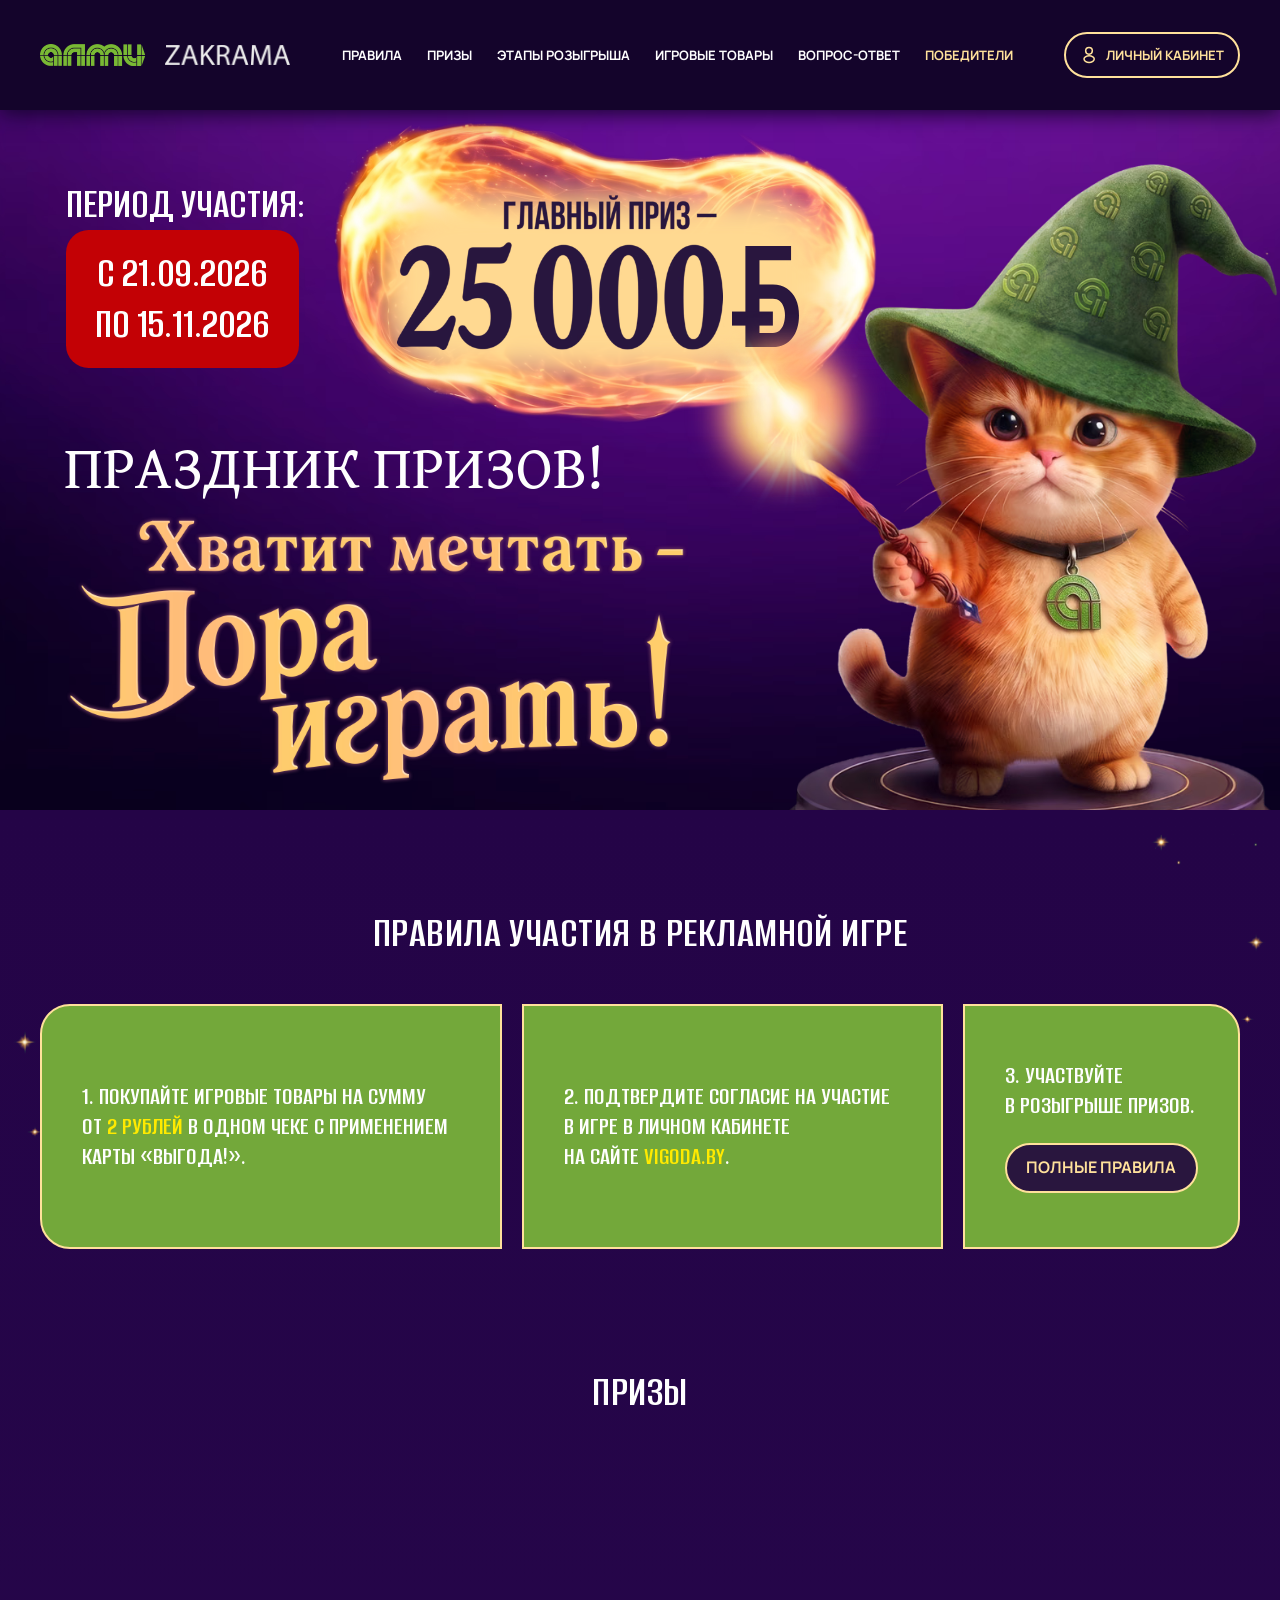
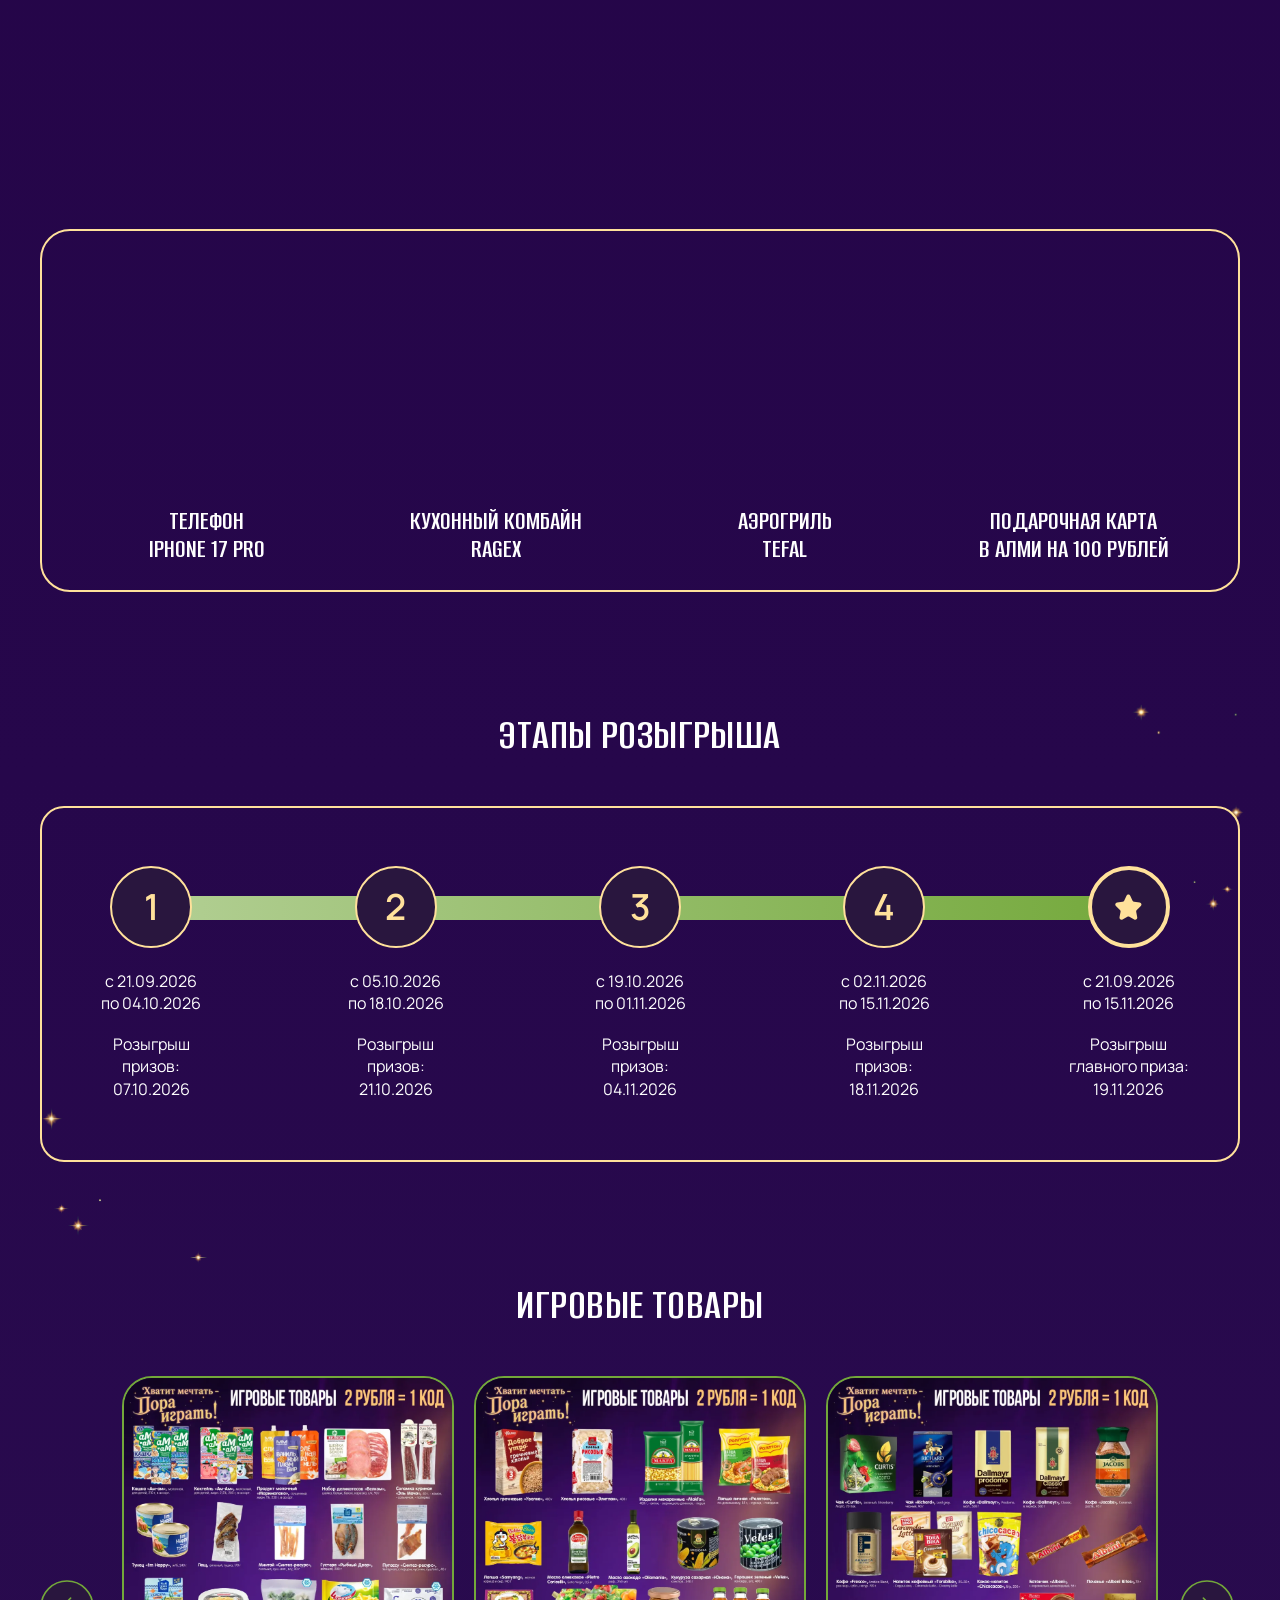
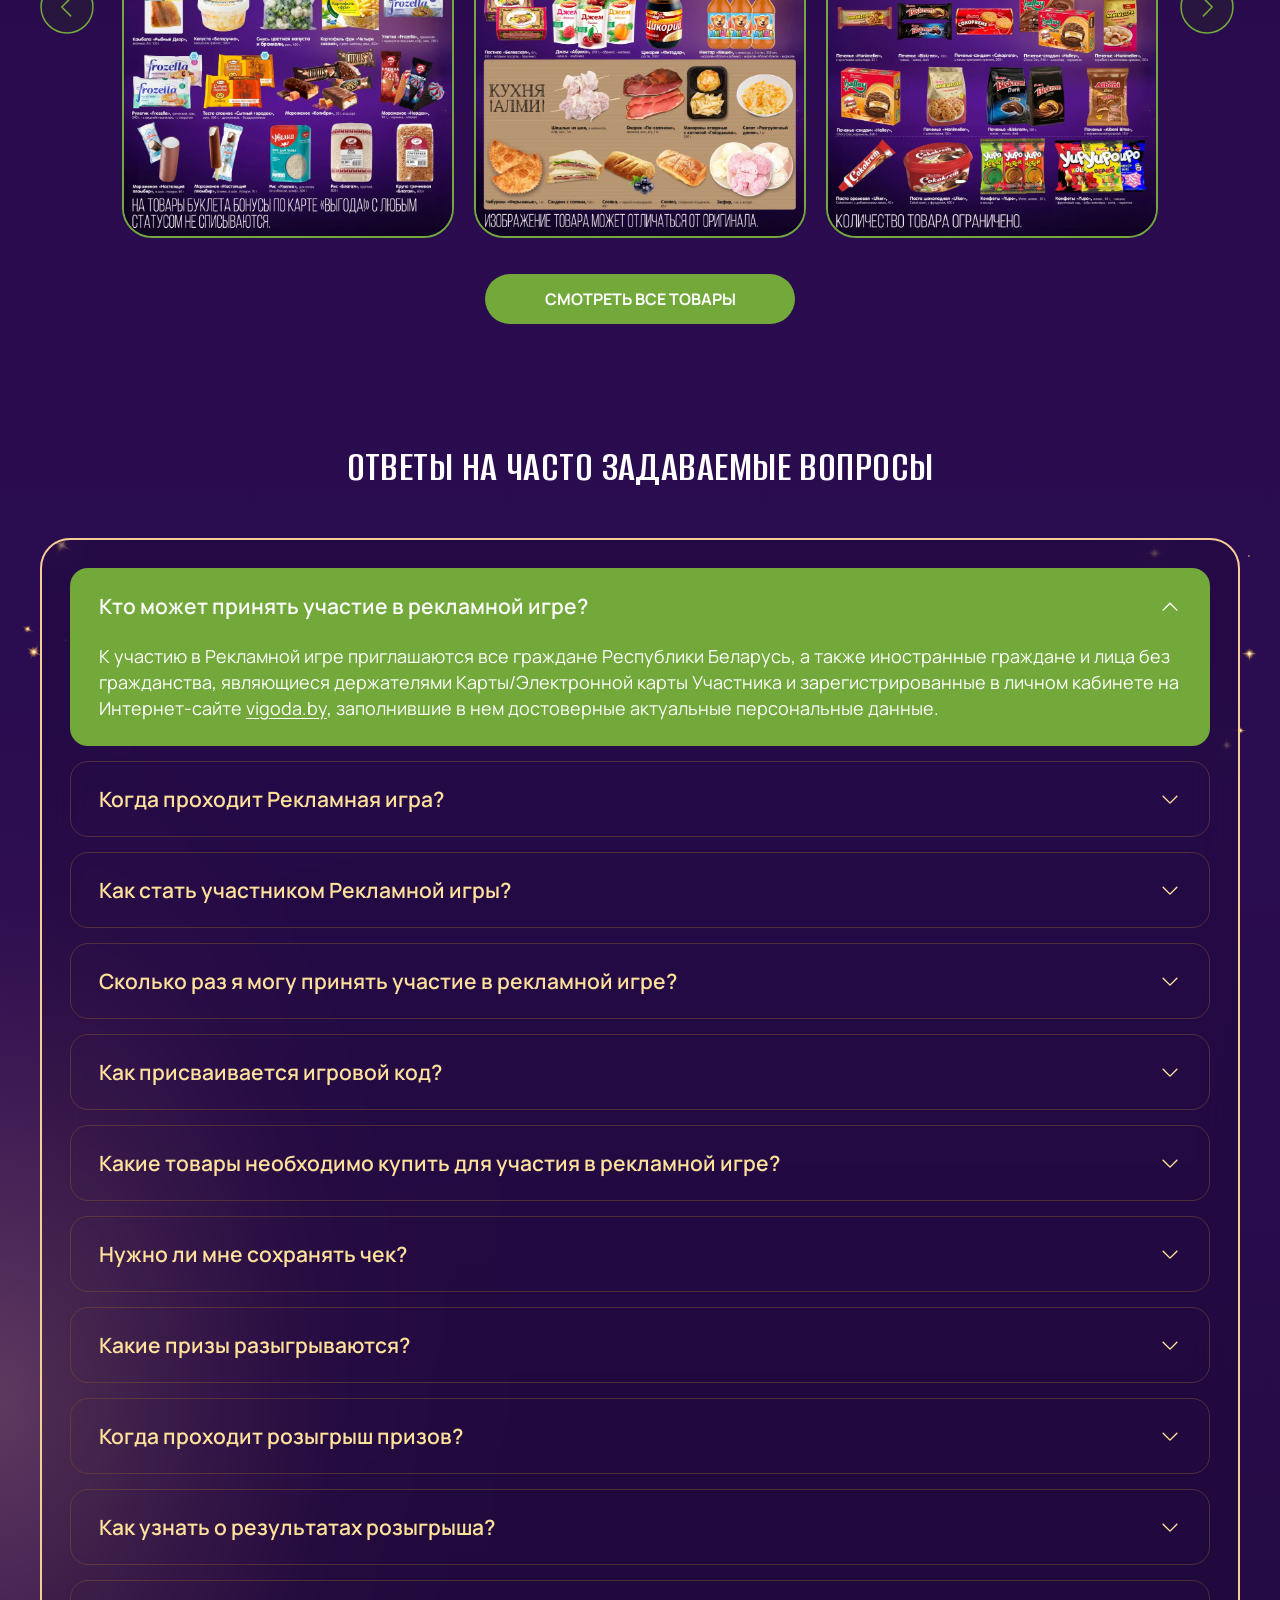
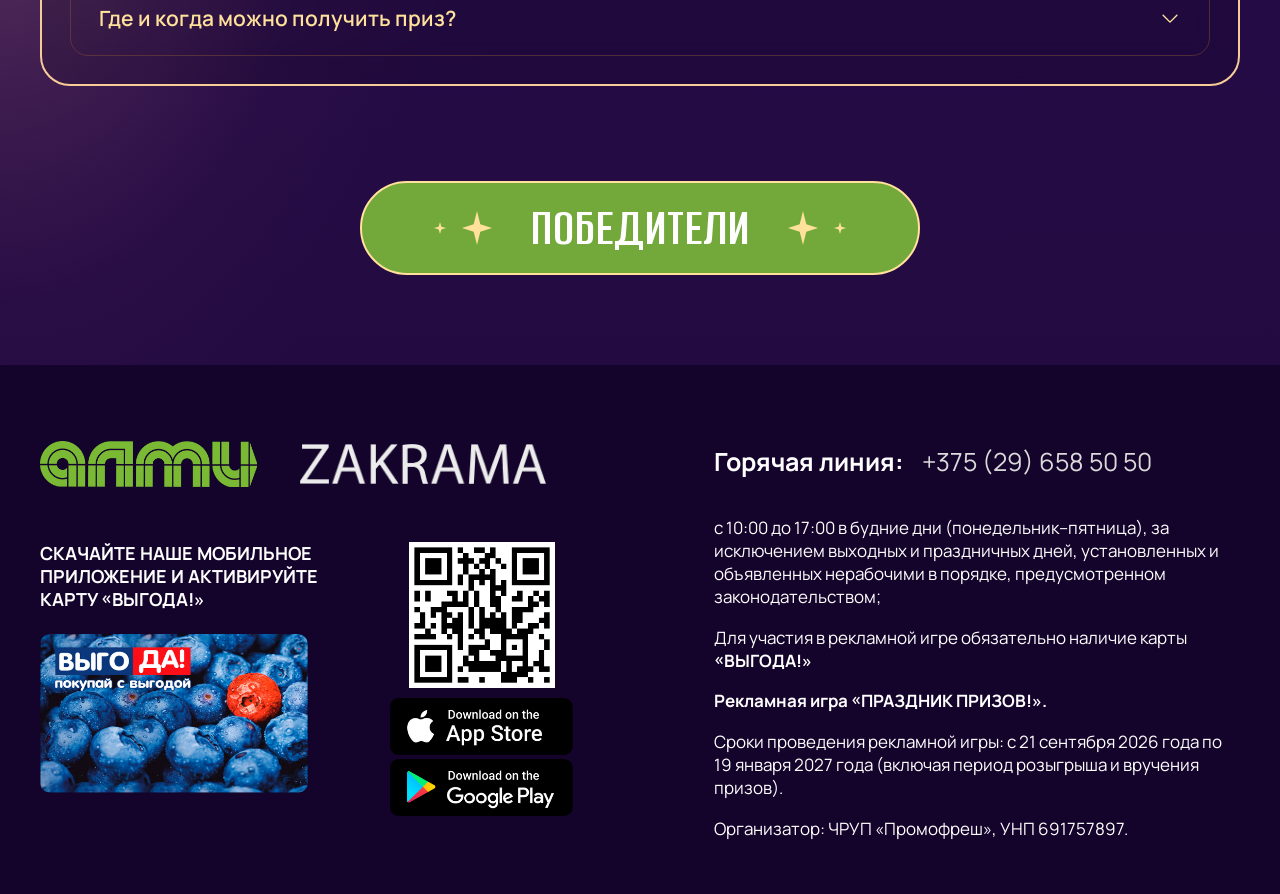
==== index.html @ 497d3232 "Preserve banner border at browser zoom" ====
<!doctype html>
<html lang="ru">
  <head>
    <!-- Google Tag Manager -->
    <script>
      (function(w,d,s,l,i){
        w[l]=w[l]||[];
        w[l].push({'gtm.start':new Date().getTime(),event:'gtm.js'});
        var loaded=false;
        function loadGtm(){
          if(loaded)return;
          loaded=true;
          var f=d.getElementsByTagName(s)[0],j=d.createElement(s),dl=l!='dataLayer'?'&l='+l:'';
          j.async=true;
          j.src='https://www.googletagmanager.com/gtm.js?id='+i+dl;
          f.parentNode.insertBefore(j,f);
        }
        ['pointerdown','touchstart','keydown'].forEach(function(eventName){
          w.addEventListener(eventName,loadGtm,{once:true,passive:true});
        });
        w.addEventListener('load',function(){
          if('requestIdleCallback' in w){
            w.requestIdleCallback(loadGtm,{timeout:2500});
          }else{
            w.setTimeout(loadGtm,1500);
          }
        },{once:true});
      })(window,document,'script','dataLayer','GTM-TZR8DN9');
    </script>
    <!-- End Google Tag Manager -->
    <meta charset="UTF-8">
    <meta name="viewport" content="width=device-width, initial-scale=1.0">
    <link rel="preload" as="image" type="image/avif"
      href="assets/images/hero-cat-mobile.avif"
      imagesrcset="assets/images/hero-cat-mobile.avif 1200w, assets/images/hero-cat.avif 2500w"
      imagesizes="(max-width: 767px) 92vw, 76vw"
      fetchpriority="high">
    <meta name="description" content="Рекламная игра в магазинах АЛМИ и ZAKRAMA с 21 сентября по 15 ноября 2026 года. Главный приз — 25 000 BYN!">
    <link rel="canonical" href="https://igra.almi.by/">

    <meta property="og:type" content="website">
    <meta property="og:locale" content="ru_BY">
    <meta property="og:site_name" content="Праздник призов">
    <meta property="og:title" content="Рекламная игра в магазинах АЛМИ и ZAKRAMA «Праздник призов!»">
    <meta property="og:description" content="Рекламная игра в магазинах АЛМИ и ZAKRAMA с 21 сентября по 15 ноября 2026 года. Главный приз — 25 000 BYN!">
    <meta property="og:url" content="https://igra.almi.by/">
    <meta property="og:image" content="https://igra.almi.by/assets/images/og-prazdnik-prizov.webp">
    <meta property="og:image:secure_url" content="https://igra.almi.by/assets/images/og-prazdnik-prizov.webp">
    <meta property="og:image:type" content="image/webp">
    <meta property="og:image:width" content="1200">
    <meta property="og:image:height" content="630">
    <meta property="og:image:alt" content="Праздник призов ALMI и ZAKRAMA — главный приз 25 000 рублей">

    <meta property="og:image" content="https://igra.almi.by/assets/images/og-prazdnik-prizov-1920x1080.webp">
    <meta property="og:image:secure_url" content="https://igra.almi.by/assets/images/og-prazdnik-prizov-1920x1080.webp">
    <meta property="og:image:type" content="image/webp">
    <meta property="og:image:width" content="1920">
    <meta property="og:image:height" content="1080">
    <meta property="og:image:alt" content="Рекламная игра «Праздник призов!» — главный приз 25 000 рублей и другие призы">

    <meta name="twitter:card" content="summary_large_image">
    <meta name="twitter:title" content="Рекламная игра в магазинах АЛМИ и ZAKRAMA «Праздник призов!»">
    <meta name="twitter:description" content="Рекламная игра в магазинах АЛМИ и ZAKRAMA с 21 сентября по 15 ноября 2026 года. Главный приз — 25 000 BYN!">
    <meta name="twitter:image" content="https://igra.almi.by/assets/images/og-prazdnik-prizov.webp">
    <meta name="twitter:image:alt" content="Праздник призов ALMI и ZAKRAMA — главный приз 25 000 рублей">

    <title>Рекламная игра в магазинах АЛМИ и ZAKRAMA «Праздник призов!»</title>
    <link rel="stylesheet" href="styles.css?v=layout-match-50">
    <script src="script.js?v=layout-match-40" defer></script>
  </head>
  <body>
    <!-- Google Tag Manager (noscript) -->
    <noscript>
      <iframe src="https://www.googletagmanager.com/ns.html?id=GTM-TZR8DN9"
        height="0" width="0" style="display:none;visibility:hidden"></iframe>
    </noscript>
    <!-- End Google Tag Manager (noscript) -->
    <a class="skip-link" href="#main-content">Перейти к содержимому</a>

    <header class="site-header" data-header>
      <div class="header-inner shell">
        <a class="brand" href="./" aria-label="ALMI и ZAKRAMA — на главную">
          <img class="brand-almi" src="assets/images/logo-almi.png" alt="ALMI" width="174" height="36">
          <img class="brand-zakrama" src="assets/images/logo-zakrama.png" alt="ZAKRAMA" width="200" height="32">
        </a>

        <nav class="desktop-nav" aria-label="Основная навигация">
          <a class="is-active" href="#pravila">Правила</a>
          <a href="#prizy">Призы</a>
          <a href="#etapy-rozygrysha">Этапы розыгрыша</a>
          <a href="#spisok-tovarov">Игровые товары</a>
          <a href="#vopros-otvet">Вопрос-ответ</a>
          <a href="#pobediteli">Победители</a>
        </nav>

        <a class="account-button account-button--header" href="https://vigoda.by/auth/" aria-label="Перейти в личный кабинет">
          <img src="assets/icons/profile.svg?v=2" alt="" width="18" height="18">
          <span>Личный кабинет</span>
        </a>

        <button class="menu-toggle" type="button" aria-label="Открыть меню" aria-expanded="false" aria-controls="site-menu" data-menu-open>
          <img src="assets/icons/menu.svg" alt="" width="32" height="32">
        </button>
      </div>
    </header>

    <div class="menu-overlay" id="site-menu" aria-hidden="true" data-menu>
      <div class="menu-overlay__inner shell" role="dialog" aria-modal="true" aria-label="Меню сайта">
        <div class="menu-overlay__header">
          <a class="brand" href="./" aria-label="ALMI и ZAKRAMA — на главную" data-menu-link>
            <img class="brand-almi" src="assets/images/logo-almi.png" alt="ALMI" width="174" height="36">
            <img class="brand-zakrama" src="assets/images/logo-zakrama.png" alt="ZAKRAMA" width="200" height="32">
          </a>
          <button class="menu-close" type="button" aria-label="Закрыть меню" data-menu-close>
            <img src="assets/icons/close.svg" alt="" width="32" height="32">
          </button>
        </div>

        <a class="account-button menu-overlay__account" href="https://vigoda.by/auth/">
          <img src="assets/icons/profile.svg?v=2" alt="" width="18" height="18">
          <span>Личный кабинет</span>
        </a>

        <nav class="menu-overlay__nav" aria-label="Мобильная навигация">
          <a class="is-active" href="#pravila" data-menu-link>Правила</a>
          <a href="#prizy" data-menu-link>Призы</a>
          <a href="#etapy-rozygrysha" data-menu-link>Этапы розыгрыша</a>
          <a href="#spisok-tovarov" data-menu-link>Игровые товары</a>
          <a href="#vopros-otvet" data-menu-link>Вопрос-ответ</a>
          <a href="#pobediteli" data-menu-link>Победители</a>
        </nav>

        <img class="menu-overlay__stars menu-overlay__stars--one" src="assets/images/stars.avif" alt="">
        <img class="menu-overlay__stars menu-overlay__stars--two" src="assets/images/stars.avif" alt="">
      </div>
    </div>

    <main id="main-content">
      <section class="hero" id="top" aria-labelledby="hero-title">
        <img class="hero__background" src="assets/images/hero-bg.avif"
          srcset="assets/images/hero-bg-mobile.avif 800w, assets/images/hero-bg.avif 2480w"
          sizes="(max-width: 767px) 100vw, 129vw" alt="" decoding="async">
        <div class="hero__stage">
          <div class="hero__trail" aria-hidden="true"><div><img src="assets/images/hero-layer-1.avif"
            srcset="assets/images/hero-layer-1-mobile.avif 1000w, assets/images/hero-layer-1.avif 3508w"
            sizes="(max-width: 767px) 50vw, 44vw" alt="" decoding="async"></div></div>
          <img class="hero__spark-start" src="assets/images/hero-layer-2.avif"
            srcset="assets/images/hero-layer-2-mobile.avif 480w, assets/images/hero-layer-2.avif 3508w"
            sizes="(max-width: 767px) 24vw, 35vw" alt="" decoding="async">
          <div class="hero__right-composition">
            <img class="hero__fire" src="assets/images/hero-layer-3.avif"
              srcset="assets/images/hero-layer-3-mobile.avif 650w, assets/images/hero-layer-3.avif 2480w"
              sizes="(max-width: 767px) 61vw, 66vw" alt="" decoding="async">
            <img class="hero__cat" src="assets/images/hero-cat.avif"
              srcset="assets/images/hero-cat-mobile.avif 1200w, assets/images/hero-cat.avif 2500w"
              sizes="(max-width: 767px) 92vw, 76vw" alt="Кот-волшебник на призовом подиуме"
              fetchpriority="high">
            <img class="hero__spark" src="assets/images/hero-layer-2.avif"
              srcset="assets/images/hero-layer-2-mobile.avif 480w, assets/images/hero-layer-2.avif 3508w"
              sizes="(max-width: 767px) 34vw, 35vw" alt="" decoding="async">

            <div class="hero-prize-desktop" role="img" aria-label="Главный приз — 25 000 рублей">
              <span class="hero-prize-desktop__blur"></span>
              <img class="hero-prize-desktop__copy" src="assets/images/hero-layer-4.avif"
                srcset="assets/images/hero-layer-4-mobile.avif 520w, assets/images/hero-layer-4.avif 4096w"
                sizes="(max-width: 767px) 36vw, 39vw" alt="" decoding="async">
              <img class="hero-prize-desktop__ruble" src="assets/icons/hero-desktop-ruble.svg" alt="">
            </div>
          </div>

          <div class="hero__left-composition">
            <div class="participation-period">
              <span class="participation-period__label">Период участия:</span>
              <strong class="participation-period__dates"><span>с 21.09.2026</span><span>по 15.11.2026</span></strong>
            </div>

            <div class="hero-copy">
              <h1 id="hero-title">Праздник призов!</h1>
              <div class="hero-copy__slogan"><img src="assets/images/hero-layer-5.avif"
                srcset="assets/images/hero-layer-5-mobile.avif 800w, assets/images/hero-layer-5.avif 3508w"
                sizes="(max-width: 767px) 87vw, 76vw" alt="Хватит мечтать — пора играть!"
                decoding="async"></div>
            </div>
          </div>
        </div>
      </section>

      <div class="page-content">
        <svg class="page-stars" viewBox="0 0 1920 4735" aria-hidden="true" focusable="false">
          <defs>
            <pattern id="page-stars-left" patternContentUnits="objectBoundingBox" width="1" height="1">
              <use href="#page-stars-source" transform="matrix(0.00066324 0 0 0.000852009 0 0.000610343)"></use>
            </pattern>
            <pattern id="page-stars-right" patternContentUnits="objectBoundingBox" width="1" height="1">
              <use href="#page-stars-source" transform="matrix(0.000612129 0 0 0.000902324 -0.141777 -0.0489109)"></use>
            </pattern>
            <image id="page-stars-source" width="2850" height="1173" preserveAspectRatio="none"
              href="assets/images/stars.webp"></image>
          </defs>

          <rect width="334" height="260" transform="matrix(0 -1 -1 0 276 572)" fill="url(#page-stars-left)"></rect>
          <rect x="1690.38" y="346" width="309" height="209.623"
            transform="rotate(-90 1690.38 346)" fill="url(#page-stars-right)"></rect>
          <rect x="1660.38" y="2551" width="309" height="209.623"
            transform="rotate(-90 1660.38 2551)" fill="url(#page-stars-right)"></rect>
          <rect width="334" height="260" transform="matrix(0 -1 -1 0 316 3087)" fill="url(#page-stars-left)"></rect>
          <rect width="334" height="260"
            transform="matrix(0.479054 -0.877785 -0.877785 -0.479054 195.11 4713.87)"
            fill="url(#page-stars-left)"></rect>
          <rect x="1680.38" y="4713" width="309" height="209.623"
            transform="rotate(-90 1680.38 4713)" fill="url(#page-stars-right)"></rect>
        </svg>

        <section class="section rules-section shell" id="pravila" aria-labelledby="rules-title">
          <h2 class="section-title" id="rules-title">Правила участия в рекламной игре</h2>
          <div class="rules-grid" data-rules>
            <article class="rule-card">
              <p>
                <span class="rule-copy rule-copy--desktop">1. Покупайте игровые товары на сумму<br>от <em>2 рублей</em> в одном чеке с применением<br>карты «Выгода!».</span>
                <span class="rule-copy rule-copy--tablet">1. Покупайте игровые товары на<br>сумму от <em>2 рублей</em> в одном чеке<br>с применением карты «Выгода!».</span>
                <span class="rule-copy rule-copy--mobile">1. Покупайте игровые товары <span class="rule-keep-together">на сумму</span> от <em>2 рублей</em> в одном чеке с применением карты «Выгода!».</span>
              </p>
            </article>
            <article class="rule-card">
              <p>
                <span class="rule-copy rule-copy--desktop">2. Подтвердите согласие на участие<br>в игре в личном кабинете<br>на сайте <a class="rule-card__account-link" href="https://vigoda.by/auth/" aria-label="Перейти в личный кабинет на VIGODA.BY">VIGODA.BY</a>.</span>
                <span class="rule-copy rule-copy--tablet">2. Подтвердите согласие на<br>участие в игре в личном<br>кабинете на сайте <a class="rule-card__account-link" href="https://vigoda.by/auth/" aria-label="Перейти в личный кабинет на VIGODA.BY">VIGODA.BY</a>.</span>
                <span class="rule-copy rule-copy--mobile">2. Подтвердите согласие на участие в игре в личном кабинете на сайте <a class="rule-card__account-link" href="https://vigoda.by/auth/" aria-label="Перейти в личный кабинет на VIGODA.BY">VIGODA.BY</a>.</span>
              </p>
            </article>
            <article class="rule-card">
              <p>
                <span class="rule-copy rule-copy--desktop">3. Участвуйте<br>в розыгрыше призов.</span>
                <span class="rule-copy rule-copy--tablet">3. Участвуйте<br>в розыгрыше призов.</span>
                <span class="rule-copy rule-copy--mobile">3. Участвуйте в розыгрыше призов.</span>
              </p>
              <a class="secondary-button" href="assets/docs/rules.pdf">Полные правила</a>
            </article>
          </div>
        </section>

        <section class="section prizes-section shell" id="prizy" aria-labelledby="prizes-title">
          <h2 class="section-title" id="prizes-title">Призы</h2>

          <article class="main-prize-banner">
            <picture>
              <source media="(min-width: 1200px)" srcset="assets/images/main-prize-banner-desktop.avif">
              <source media="(min-width: 768px)" srcset="assets/images/main-prize-banner-tablet.avif">
              <img class="main-prize-banner__image" src="assets/images/main-prize-banner-mobile.avif"
                alt="Главный приз — 25 000 рублей" width="800" height="600" loading="lazy" decoding="async">
            </picture>
          </article>

          <div class="prize-gallery" aria-roledescription="карусель" aria-label="Призы рекламной игры" data-prize-gallery>
            <button class="carousel-arrow carousel-arrow--left" type="button" aria-label="Предыдущий приз" data-prize-prev>
              <img src="assets/icons/arrow-left.svg" alt="" width="50" height="50">
            </button>
            <div class="prize-grid" data-prize-track>
              <article class="prize-card is-current" aria-roledescription="слайд" aria-label="1 из 4">
                <div class="prize-card__art">
                  <img class="prize-card__composite" src="assets/images/prize-phone-640.webp"
                    srcset="assets/images/prize-phone-640.webp 640w, assets/images/prize-phone.webp?v=2 826w"
                    sizes="(max-width: 767px) calc(100vw - 102px), (max-width: 1199px) 24vw, 21vw"
                    alt="Двенадцать оранжевых смартфонов iPhone 17 Pro" width="826" height="647" loading="lazy" decoding="async">
                </div>
                <h3>Телефон<br>iPhone 17 Pro</h3>
              </article>
              <article class="prize-card" aria-roledescription="слайд" aria-label="2 из 4">
                <div class="prize-card__art">
                  <img class="prize-card__composite" src="assets/images/prize-mixer-640.webp"
                    srcset="assets/images/prize-mixer-640.webp 640w, assets/images/prize-mixer.webp?v=2 826w"
                    sizes="(max-width: 767px) calc(100vw - 102px), (max-width: 1199px) 24vw, 21vw"
                    alt="Двенадцать кухонных комбайнов RAGEX" width="826" height="647" loading="lazy" decoding="async">
                </div>
                <h3>Кухонный комбайн<br>RAGEX</h3>
              </article>
              <article class="prize-card" aria-roledescription="слайд" aria-label="3 из 4">
                <div class="prize-card__art">
                  <img class="prize-card__composite" src="assets/images/prize-airfryer-640.webp"
                    srcset="assets/images/prize-airfryer-640.webp 640w, assets/images/prize-airfryer.webp?v=2 826w"
                    sizes="(max-width: 767px) calc(100vw - 102px), (max-width: 1199px) 24vw, 21vw"
                    alt="Двенадцать аэрогрилей Tefal" width="826" height="647" loading="lazy" decoding="async">
                </div>
                <h3>Аэрогриль<br>Tefal</h3>
              </article>
              <article class="prize-card" aria-roledescription="слайд" aria-label="4 из 4">
                <div class="prize-card__art">
                  <img class="prize-card__composite" src="assets/images/prize-gift-card-640.webp"
                    srcset="assets/images/prize-gift-card-640.webp 640w, assets/images/prize-gift-card.webp?v=2 826w"
                    sizes="(max-width: 767px) calc(100vw - 102px), (max-width: 1199px) 24vw, 21vw"
                    alt="Двести подарочных карт АЛМИ номиналом 100 рублей" width="826" height="647" loading="lazy" decoding="async">
                </div>
                <h3>Подарочная карта<br>в АЛМИ на 100 рублей</h3>
              </article>
            </div>
            <button class="carousel-arrow carousel-arrow--right" type="button" aria-label="Следующий приз" data-prize-next>
              <img src="assets/icons/arrow-right.svg" alt="" width="50" height="50">
            </button>
            <p class="sr-only" aria-live="polite" data-prize-status></p>
          </div>
        </section>

        <section class="section stages-section shell" id="etapy-rozygrysha" aria-labelledby="stages-title">
          <h2 class="section-title" id="stages-title">Этапы розыгрыша</h2>
          <div class="stages-panel" data-stages>
            <article class="stage">
              <div class="stage__marker">1</div>
              <p class="stage__dates"><span>с 21.09.2026</span><span>по 04.10.2026</span></p>
              <p class="stage__draw"><span class="stage__draw-label"><span>Розыгрыш</span> <span>призов:</span></span><span>07.10.2026</span></p>
            </article>
            <article class="stage">
              <div class="stage__marker">2</div>
              <p class="stage__dates"><span>с 05.10.2026</span><span>по 18.10.2026</span></p>
              <p class="stage__draw"><span class="stage__draw-label"><span>Розыгрыш</span> <span>призов:</span></span><span>21.10.2026</span></p>
            </article>
            <article class="stage">
              <div class="stage__marker">3</div>
              <p class="stage__dates"><span>с 19.10.2026</span><span>по 01.11.2026</span></p>
              <p class="stage__draw"><span class="stage__draw-label"><span>Розыгрыш</span> <span>призов:</span></span><span>04.11.2026</span></p>
            </article>
            <article class="stage">
              <div class="stage__marker">4</div>
              <p class="stage__dates"><span>с 02.11.2026</span><span>по 15.11.2026</span></p>
              <p class="stage__draw"><span class="stage__draw-label"><span>Розыгрыш</span> <span>призов:</span></span><span>18.11.2026</span></p>
            </article>
            <article class="stage">
              <div class="stage__marker"><img src="assets/icons/star.svg" alt="Финальный этап" width="30" height="30"></div>
              <p class="stage__dates"><span>с 21.09.2026</span><span>по 15.11.2026</span></p>
              <p class="stage__draw"><span class="stage__draw-label"><span>Розыгрыш</span> <span>главного приза:</span></span><span>19.11.2026</span></p>
            </article>
          </div>
        </section>

        <section class="section products-section shell" id="spisok-tovarov" aria-labelledby="products-title">
          <h2 class="section-title" id="products-title">Игровые товары</h2>
          <div class="products-carousel" aria-roledescription="карусель" aria-label="Листовки игровых товаров" data-products-carousel>
            <button class="carousel-arrow carousel-arrow--left" type="button" aria-label="Предыдущая листовка" data-products-prev>
              <img src="assets/icons/products-arrow-left.svg" alt="" width="52" height="52">
            </button>
            <div class="products-viewport">
              <div class="products-track" data-products-track>
                <article class="product-slide" aria-roledescription="слайд" aria-label="1 из 4">
                  <button type="button" aria-label="Открыть игровые товары рекламной игры — листовка 1 из 4" data-product-open="0" data-product-src="assets/images/products-flyer-1.webp">
                    <img src="assets/images/products-flyer-1-thumb.webp" alt="Игровые товары рекламной игры — листовка 1 из 4" width="960" height="1343" loading="lazy" decoding="async">
                  </button>
                </article>
                <article class="product-slide" aria-roledescription="слайд" aria-label="2 из 4">
                  <button type="button" aria-label="Открыть игровые товары рекламной игры — листовка 2 из 4" data-product-open="1" data-product-src="assets/images/products-flyer-2.webp">
                    <img src="assets/images/products-flyer-2-thumb.webp" alt="Игровые товары рекламной игры — листовка 2 из 4" width="960" height="1343" loading="lazy" decoding="async">
                  </button>
                </article>
                <article class="product-slide" aria-roledescription="слайд" aria-label="3 из 4">
                  <button type="button" aria-label="Открыть игровые товары рекламной игры — листовка 3 из 4" data-product-open="2" data-product-src="assets/images/products-flyer-3.webp">
                    <img src="assets/images/products-flyer-3-thumb.webp" alt="Игровые товары рекламной игры — листовка 3 из 4" width="960" height="1343" loading="lazy" decoding="async">
                  </button>
                </article>
                <article class="product-slide" aria-roledescription="слайд" aria-label="4 из 4">
                  <button type="button" aria-label="Открыть игровые товары рекламной игры — листовка 4 из 4" data-product-open="3" data-product-src="assets/images/products-flyer-4.webp">
                    <img src="assets/images/products-flyer-4-thumb.webp" alt="Игровые товары рекламной игры — листовка 4 из 4" width="960" height="1343" loading="lazy" decoding="async">
                  </button>
                </article>
              </div>
            </div>
            <button class="carousel-arrow carousel-arrow--right" type="button" aria-label="Следующая листовка" data-products-next>
              <img src="assets/icons/products-arrow-right.svg" alt="" width="52" height="52">
            </button>
            <p class="sr-only" aria-live="polite" data-products-status></p>
          </div>
          <a class="primary-button products-all" href="assets/docs/game-products.pdf">Смотреть все товары</a>
        </section>

        <section class="section faq-section shell" id="vopros-otvet" aria-labelledby="faq-title">
          <h2 class="section-title" id="faq-title">Ответы на часто задаваемые вопросы</h2>
          <div class="faq-panel" data-faq>
            <article class="faq-item is-open">
              <h3><button class="faq-question" type="button" aria-expanded="true" aria-controls="faq-answer-0" id="faq-question-0"><span>Кто может принять участие в рекламной игре?</span><img src="assets/icons/caret-up.svg" alt="" width="21" height="21"></button></h3>
              <div class="faq-answer" id="faq-answer-0" role="region" aria-labelledby="faq-question-0"><div class="faq-answer__inner"><p>К участию в Рекламной игре приглашаются все граждане Республики Беларусь, а также иностранные граждане и лица без гражданства, являющиеся держателями Карты/Электронной карты Участника и зарегистрированные в личном кабинете на Интернет-сайте <a href="https://vigoda.by/auth/">vigoda.by</a>, заполнившие в нем достоверные актуальные персональные данные.</p></div></div>
            </article>
            <article class="faq-item">
              <h3><button class="faq-question" type="button" aria-expanded="false" aria-controls="faq-answer-1" id="faq-question-1"><span>Когда проходит Рекламная игра?</span><img src="assets/icons/caret-down.svg" alt="" width="21" height="21"></button></h3>
              <div class="faq-answer" id="faq-answer-1" role="region" aria-labelledby="faq-question-1"><div class="faq-answer__inner"><p>Стать участником Рекламной игры можно в период с <strong>21 сентября по 15 ноября 2026 года</strong> включительно.</p></div></div>
            </article>
            <article class="faq-item">
              <h3><button class="faq-question" type="button" aria-expanded="false" aria-controls="faq-answer-2" id="faq-question-2"><span>Как стать участником Рекламной игры?</span><img src="assets/icons/caret-down.svg" alt="" width="21" height="21"></button></h3>
              <div class="faq-answer" id="faq-answer-2" role="region" aria-labelledby="faq-question-2"><div class="faq-answer__inner"><p>Для участия в Рекламной игре, в период с 00:00:00 <strong>21.09.2026</strong> по 23:59:59 <strong>15.11.2026</strong> (включительно), необходимо выполнить следующие условия:</p><ol><li>Зарегистрировать бонусную Карту «Выгода» на Интернет-сайте <a href="https://vigoda.by/auth/">vigoda.by</a> или в Мобильном приложении.</li><li>Проверить корректность заполнения своих персональных данных и подтвердить согласие на участие в Рекламной игре в личном кабинете.</li><li>В период с 21 сентября 2026 года по 15 ноября 2026 года приобрести в магазинах «АЛМИ» и (или) «ZAKRAMA», на территории Республики Беларусь Игровые продукты на сумму не менее 2 (Двух) белорусских рублей в одном чеке, применив при расчёте Карту «Выгода».</li></ol></div></div>
            </article>
            <article class="faq-item">
              <h3><button class="faq-question" type="button" aria-expanded="false" aria-controls="faq-answer-3" id="faq-question-3"><span>Сколько раз я могу принять участие в рекламной игре?</span><img src="assets/icons/caret-down.svg" alt="" width="21" height="21"></button></h3>
              <div class="faq-answer" id="faq-answer-3" role="region" aria-labelledby="faq-question-3"><div class="faq-answer__inner"><p>Каждый Участник может принимать участие в Рекламной игре неограниченное количество раз при условии выполнения всех условий и требований <a href="assets/docs/rules.pdf">Правил</a>.</p></div></div>
            </article>
            <article class="faq-item">
              <h3><button class="faq-question" type="button" aria-expanded="false" aria-controls="faq-answer-4" id="faq-question-4"><span>Как присваивается игровой код?</span><img src="assets/icons/caret-down.svg" alt="" width="21" height="21"></button></h3>
              <div class="faq-answer" id="faq-answer-4" role="region" aria-labelledby="faq-question-4"><div class="faq-answer__inner"><p>При покупке Игровых продуктов с использованием Карты «Выгода» за каждые <strong>2,00 белорусских рубля</strong> стоимости Игровых продуктов в одном кассовом чеке Участнику автоматически присваивается <strong>1 Игровой код</strong>. Если стоимость Игровых продуктов в чеке составляет менее 2,00 BYN, Игровой код не присваивается.</p></div></div>
            </article>
            <article class="faq-item">
              <h3><button class="faq-question" type="button" aria-expanded="false" aria-controls="faq-answer-5" id="faq-question-5"><span>Какие товары необходимо купить для участия в рекламной игре?</span><img src="assets/icons/caret-down.svg" alt="" width="21" height="21"></button></h3>
              <div class="faq-answer" id="faq-answer-5" role="region" aria-labelledby="faq-question-5"><div class="faq-answer__inner"><p>Список товаров, участвующих в Рекламной игре, указан <a href="assets/docs/game-products.pdf" target="_blank" rel="noopener noreferrer">здесь</a>.</p></div></div>
            </article>
            <article class="faq-item">
              <h3><button class="faq-question" type="button" aria-expanded="false" aria-controls="faq-answer-6" id="faq-question-6"><span>Нужно ли мне сохранять чек?</span><img src="assets/icons/caret-down.svg" alt="" width="21" height="21"></button></h3>
              <div class="faq-answer" id="faq-answer-6" role="region" aria-labelledby="faq-question-6"><div class="faq-answer__inner"><p>Нет. Правила Рекламной игры не содержат требования о необходимости сохранения кассового чека для участия в игре или получения приза. Игровые коды присваиваются автоматически при совершении покупки Игровых продуктов с использованием Карты «Выгода».</p></div></div>
            </article>
            <article class="faq-item">
              <h3><button class="faq-question" type="button" aria-expanded="false" aria-controls="faq-answer-7" id="faq-question-7"><span>Какие призы разыгрываются?</span><img src="assets/icons/caret-down.svg" alt="" width="21" height="21"></button></h3>
              <div class="faq-answer" id="faq-answer-7" role="region" aria-labelledby="faq-question-7"><div class="faq-answer__inner"><p>В рамках Рекламной игры разыгрываются:</p><ul><li><strong>Главный приз — 25 000 BYN;</strong></li><li><strong>200</strong> электронных подарочных карт «АЛМИ» номиналом 100 белорусских рублей;</li><li><strong>12</strong> кухонных комбайнов RAGEX R101, цвет 600 (красный);</li><li><strong>12</strong> аэрогрилей TEFAL EY505D15;</li><li><strong>12</strong> смартфонов Apple iPhone 17 Pro 256GB, цвет «космический оранжевый».</li></ul><p>Для призов, в отношении которых возникает обязанность по уплате подоходного налога, призовым фондом также предусмотрены дополнительные денежные средства для его возмещения.</p></div></div>
            </article>
            <article class="faq-item">
              <h3><button class="faq-question" type="button" aria-expanded="false" aria-controls="faq-answer-8" id="faq-question-8"><span>Когда проходит розыгрыш призов?</span><img src="assets/icons/caret-down.svg" alt="" width="21" height="21"></button></h3>
              <div class="faq-answer" id="faq-answer-8" role="region" aria-labelledby="faq-question-8"><div class="faq-answer__inner"><p>В рамках Рекламной игры предусмотрено <strong>5 розыгрышей</strong>:</p><ul><li><strong>07.10.2026 в 15:00;</strong></li><li><strong>21.10.2026 в 15:00;</strong></li><li><strong>04.11.2026 в 15:00;</strong></li><li><strong>18.11.2026 в 15:00;</strong></li><li><strong>19.11.2026 в 12:00</strong> — розыгрыш Главного приза.</li></ul></div></div>
            </article>
            <article class="faq-item">
              <h3><button class="faq-question" type="button" aria-expanded="false" aria-controls="faq-answer-9" id="faq-question-9"><span>Как узнать о результатах розыгрыша?</span><img src="assets/icons/caret-down.svg" alt="" width="21" height="21"></button></h3>
              <div class="faq-answer" id="faq-answer-9" role="region" aria-labelledby="faq-question-9"><div class="faq-answer__inner"><p>Списки победителей будут размещены на Интернет-сайте <a href="https://igra.almi.by">igra.almi.by</a>, а результаты Рекламной игры будут опубликованы в газете «Рэспубліка» в срок до 18 января 2027 года.</p><p>Победители Рекламной игры уведомляются Организатором.</p></div></div>
            </article>
            <article class="faq-item">
              <h3><button class="faq-question" type="button" aria-expanded="false" aria-controls="faq-answer-10" id="faq-question-10"><span>Где и когда можно получить приз?</span><img src="assets/icons/caret-down.svg" alt="" width="21" height="21"></button></h3>
              <div class="faq-answer" id="faq-answer-10" role="region" aria-labelledby="faq-question-10"><div class="faq-answer__inner"><p>Приз №1 размещается для скачивания в Личном кабинете Участника на Интернет-сайте и в Мобильном приложении в течение <strong>8 рабочих дней с даты розыгрыша</strong>. Использовать подарочную карту необходимо в течение 90 дней с даты проведения соответствующего розыгрыша.</p><p>Приз №2, №3, №4 и Главный приз можно получить в течение месяца со дня признания Участника победителем по адресу Организатора: г. Минск, ул. Интернациональная, д. 25а, офис 502. Дату и время получения необходимо предварительно согласовать с Организатором по телефону <a href="tel:+375296585050">+375 (29) 658-50-50</a>.</p></div></div>
            </article>
          </div>
        </section>

        <section class="winners-section shell" id="pobediteli" aria-label="Победители">
          <button class="winners-button" type="button" aria-label="Победители — список будет опубликован позже">
            <span class="winners-button__decor winners-button__decor--left" aria-hidden="true">
              <i class="winners-button__spark winners-button__spark--small"></i>
              <i class="winners-button__spark winners-button__spark--large"></i>
            </span>
            <strong>Победители</strong>
            <span class="winners-button__decor winners-button__decor--right" aria-hidden="true">
              <i class="winners-button__spark winners-button__spark--large"></i>
              <i class="winners-button__spark winners-button__spark--small"></i>
            </span>
          </button>
        </section>
      </div>
    </main>

    <footer class="site-footer">
      <div class="footer-inner shell">
        <div class="footer-download">
          <div class="footer-brand">
            <a class="footer-brand__logo" href="./" aria-label="ALMI — на главную">
              <img class="brand-almi" src="assets/images/logo-almi.png" alt="ALMI" width="174" height="36">
            </a>
            <a class="footer-brand__logo" href="./" aria-label="ZAKRAMA — на главную">
              <img class="brand-zakrama" src="assets/images/logo-zakrama.png" alt="ZAKRAMA" width="200" height="32">
            </a>
          </div>
          <div class="download-grid">
            <div>
              <h2>Скачайте наше мобильное приложение и активируйте карту «Выгода!»</h2>
            <img class="vygoda-card" src="assets/images/vygoda-card-mobile.avif"
              srcset="assets/images/vygoda-card-mobile.avif 520w, assets/images/vygoda-card.avif 1467w"
              sizes="(max-width: 767px) 56vw, 240px" alt="Карта «Выгода!»" width="240" height="159" loading="lazy" decoding="async">
            </div>
            <div class="store-column">
              <a class="qr-link" href="https://onelink.to/29mxhr" target="_blank" rel="noopener noreferrer" aria-label="Скачать приложение по QR-коду"><img class="qr-code" src="assets/images/qr.png" alt="QR-код для скачивания приложения" width="133" height="133"></a>
              <a href="https://onelink.to/29mxhr" target="_blank" rel="noopener noreferrer" aria-label="Скачать в App Store"><img src="assets/images/app-store.png" alt="Download on the App Store" width="130" height="40"></a>
              <a href="https://onelink.to/29mxhr" target="_blank" rel="noopener noreferrer" aria-label="Скачать в Google Play"><img src="assets/images/google-play.png" alt="Get it on Google Play" width="130" height="40"></a>
            </div>
          </div>
        </div>

        <div class="footer-info">
          <p class="hotline"><strong>Горячая линия:</strong> <a href="tel:+375296585050">+375 (29) 658 50 50</a></p>
          <p>с 10:00 до 17:00 в будние дни (понедельник–пятница), за исключением выходных и праздничных дней, установленных и объявленных нерабочими в порядке, предусмотренном законодательством;</p>
          <p>Для участия в рекламной игре обязательно наличие карты <strong>«ВЫГОДА!»</strong></p>
          <p><strong>Рекламная игра «ПРАЗДНИК ПРИЗОВ!».</strong></p>
          <p>Сроки проведения рекламной игры: с 21 сентября 2026 года по 19 января 2027 года (включая период розыгрыша и вручения призов).</p>
          <p>Организатор: ЧРУП «Промофреш», УНП 691757897.</p>
        </div>

        <!-- <nav class="legal-links" aria-label="Юридическая информация">
          <a href="assets/docs/privacy.pdf">Положение о конфиденциальности</a>
          <a href="assets/docs/terms.pdf">Условия использования</a>
          <a href="assets/docs/cookies.pdf">Политика cookie</a>
        </nav> -->
      </div>
    </footer>

    <div class="lightbox" aria-hidden="true" data-lightbox>
      <div class="lightbox__backdrop" data-lightbox-close></div>
      <div class="lightbox__dialog" role="dialog" aria-modal="true" aria-label="Игровые товары">
        <button class="lightbox__close" type="button" aria-label="Закрыть галерею" data-lightbox-close>
          <img src="assets/icons/close.svg" alt="" width="32" height="32">
        </button>
        <button class="carousel-arrow carousel-arrow--left" type="button" aria-label="Предыдущее изображение" data-lightbox-prev>
          <img src="assets/icons/arrow-left.svg" alt="" width="50" height="50">
        </button>
        <img class="lightbox__image" src="[data-uri]" alt="Игровые товары рекламной игры — листовка 1 из 4" width="1600" height="2237" decoding="async" data-lightbox-image>
        <button class="carousel-arrow carousel-arrow--right" type="button" aria-label="Следующее изображение" data-lightbox-next>
          <img src="assets/icons/arrow-right.svg" alt="" width="50" height="50">
        </button>
        <p class="lightbox__counter" aria-live="polite" data-lightbox-counter></p>
      </div>
    </div>
  </body>
</html>
---- styles.css ----
@font-face {
  font-family: "Manrope";
  src: url("assets/fonts/manrope-400.woff2") format("woff2");
  font-style: normal;
  font-weight: 400;
  font-display: swap;
}

@font-face {
  font-family: "Manrope";
  src: url("assets/fonts/manrope-500.woff2") format("woff2");
  font-style: normal;
  font-weight: 500;
  font-display: swap;
}

@font-face {
  font-family: "Manrope";
  src: url("assets/fonts/manrope-600.woff2") format("woff2");
  font-style: normal;
  font-weight: 600;
  font-display: swap;
}

@font-face {
  font-family: "Manrope";
  src: url("assets/fonts/manrope-700.woff2") format("woff2");
  font-style: normal;
  font-weight: 700;
  font-display: swap;
}

@font-face {
  font-family: "Bebas Neue";
  src: url("assets/fonts/bebas-neue-regular.woff2") format("woff2");
  font-style: normal;
  font-weight: 400;
  font-display: swap;
}

@font-face {
  font-family: "Alumni Sans";
  src: url("assets/fonts/alumni-sans-cyrillic.woff2") format("woff2");
  font-style: normal;
  font-weight: 600 700;
  font-display: swap;
  unicode-range: U+0301, U+0400-045F, U+0490-0491, U+04B0-04B1, U+2116;
}

@font-face {
  font-family: "Alumni Sans";
  src: url("assets/fonts/alumni-sans-latin.woff2") format("woff2");
  font-style: normal;
  font-weight: 600 700;
  font-display: swap;
  unicode-range: U+0000-00FF, U+0131, U+0152-0153, U+02BB-02BC, U+02C6, U+02DA, U+02DC, U+0304, U+0308, U+0329, U+2000-206F, U+20AC, U+2122, U+2191, U+2193, U+2212, U+2215, U+FEFF, U+FFFD;
}

@font-face {
  font-family: "Gentium Book Plus";
  src: url("assets/fonts/gentium-book-plus-400.woff2") format("woff2");
  font-style: normal;
  font-weight: 400;
  font-display: swap;
}

:root {
  --navy: #14042b;
  --surface: #29163e;
  --purple: #270149;
  --purple-mid: #320e58;
  --green: #73a83a;
  --green-light: #8bb85b;
  --gold: #ffe19b;
  --gold-soft: #f7cd97;
  --white: #fefefe;
  --muted: #dbdbdb;
  --red: #c30105;
  --border-muted: rgba(127, 80, 52, 0.5);
  --header-height: 110px;
  --shell: 1480px;
  --section-gap: 120px;
}

*,
*::before,
*::after {
  box-sizing: border-box;
}

html {
  scroll-behavior: smooth;
  background: var(--navy);
}

body {
  margin: 0;
  min-width: 320px;
  overflow-x: hidden;
  color: var(--white);
  background: var(--navy);
  font-family: "Manrope", sans-serif;
}

body.menu-open,
body.lightbox-open {
  overflow: hidden;
}

button,
a {
  -webkit-tap-highlight-color: transparent;
}

a {
  color: inherit;
  text-decoration: none;
}

button {
  color: inherit;
  font: inherit;
}

img {
  display: block;
  max-width: 100%;
}

:focus-visible {
  outline: 3px solid #fff;
  outline-offset: 4px;
}

.sr-only {
  position: absolute;
  width: 1px;
  height: 1px;
  padding: 0;
  margin: -1px;
  overflow: hidden;
  clip: rect(0, 0, 0, 0);
  white-space: nowrap;
  border: 0;
}

.skip-link {
  position: fixed;
  top: 12px;
  left: 12px;
  z-index: 500;
  padding: 12px 18px;
  color: var(--navy);
  background: var(--gold);
  transform: translateY(-150%);
}

.skip-link:focus {
  transform: none;
}

.shell {
  width: min(calc(100% - 80px), var(--shell));
  margin-inline: auto;
}

.site-header {
  position: sticky;
  top: 0;
  z-index: 100;
  height: var(--header-height);
  background: var(--navy);
  box-shadow: 0 3px 20px var(--navy);
}

.header-inner {
  display: flex;
  align-items: center;
  height: 100%;
  gap: 42px;
}

.brand {
  display: flex;
  flex: 0 0 auto;
  align-items: center;
  gap: 30px;
}

.brand-almi {
  width: 138px;
  height: auto;
}

.brand-zakrama {
  width: 164px;
  height: auto;
}

.desktop-nav {
  display: flex;
  flex: 1;
  align-items: center;
  justify-content: center;
  gap: 25px;
  white-space: nowrap;
}

.desktop-nav a,
.menu-overlay__nav a {
  font-size: 15px;
  font-weight: 700;
  text-transform: uppercase;
  transition: color 180ms ease;
}

.desktop-nav a:hover,
.desktop-nav a.is-active,
.menu-overlay__nav a:hover,
.menu-overlay__nav a.is-active {
  color: var(--gold);
}

.account-button {
  display: inline-flex;
  align-items: center;
  justify-content: center;
  min-height: 46px;
  gap: 10px;
  padding: 10px 22px;
  border: 2px solid var(--gold);
  border-radius: 999px;
  color: var(--gold);
  font-size: 15px;
  font-weight: 700;
  text-transform: uppercase;
  white-space: nowrap;
  transition: transform 180ms ease;
}

.account-button img {
  width: 18px;
  height: 18px;
}

.menu-toggle,
.menu-close,
.lightbox__close {
  display: none;
  align-items: center;
  justify-content: center;
  width: 48px;
  height: 48px;
  padding: 8px;
  border: 0;
  background: transparent;
  cursor: pointer;
}

.menu-toggle img,
.menu-close img {
  width: 32px;
  height: 32px;
}

.menu-overlay {
  position: fixed;
  inset: 0;
  z-index: 200;
  visibility: hidden;
  opacity: 0;
  pointer-events: none;
  transition: opacity 180ms ease, visibility 180ms ease;
}

.menu-overlay.is-open {
  visibility: visible;
  opacity: 1;
  pointer-events: auto;
}

.menu-overlay__inner {
  position: relative;
  width: 100%;
  height: 100%;
  padding-block: 28px;
  overflow: hidden;
  background: linear-gradient(180deg, #14042b 0%, #270149 70%, #1a0630 100%);
}

.menu-overlay__header {
  position: relative;
  z-index: 2;
  display: flex;
  align-items: center;
  justify-content: space-between;
  width: min(calc(100% - 48px), 968px);
  margin-inline: auto;
}

.menu-close {
  display: inline-flex;
}

.menu-overlay__account {
  position: relative;
  z-index: 2;
  display: flex;
  width: max-content;
  margin: 70px auto 55px;
}

.menu-overlay__nav {
  position: relative;
  z-index: 2;
  display: flex;
  flex-direction: column;
  align-items: center;
  gap: 38px;
}

.menu-overlay__nav a {
  font-size: 18px;
}

.menu-overlay__stars {
  position: absolute;
  width: 360px;
  opacity: 0.8;
  mix-blend-mode: lighten;
  pointer-events: none;
}

.menu-overlay__stars--one {
  top: 90px;
  right: -80px;
  transform: rotate(35deg);
}

.menu-overlay__stars--two {
  bottom: 10px;
  left: -90px;
  transform: rotate(-20deg);
}

.hero {
  position: relative;
  height: 54.6875vw;
  overflow: hidden;
  isolation: isolate;
  background: #250042;
}

.hero__stage {
  position: relative;
  z-index: 1;
  width: 100%;
  height: 100%;
  margin-inline: auto;
  overflow: hidden;
  isolation: isolate;
}

.hero__left-composition,
.hero__right-composition {
  display: contents;
}

.hero__trail,
.hero__spark-start {
  display: none;
}

.hero__background,
.hero__fire,
.hero__cat,
.hero__spark {
  position: absolute;
  user-select: none;
  pointer-events: none;
}

.hero__background {
  /* Фон привязан к полноширинной .hero, а не к уменьшаемой композиции. */
  z-index: 0;
  top: -228.7619%;
  left: -6.25%;
  width: 129.1667%;
  height: 334.0952%;
  max-width: none;
}

.hero__fire {
  z-index: 1;
  top: -33.4286%;
  left: 25.3125%;
  width: 43.8021%;
}

.hero__cat {
  z-index: 3;
  top: 6.1905%;
  left: 42.3958%;
  width: 76.0938%;
  max-width: none;
}

.hero__spark {
  z-index: 4;
  top: 27.0476%;
  left: 44.6354%;
  width: 27.1354%;
}

.hero-prize-desktop {
  position: absolute;
  z-index: 2;
  inset: 0;
  pointer-events: none;
}

.hero-prize-desktop__blur,
.hero-prize-desktop__copy,
.hero-prize-desktop__ruble {
  position: absolute;
}

.hero-prize-desktop__blur {
  top: 12.0952%;
  left: 30%;
  width: 34.4792%;
  height: 25.619%;
  border-radius: 5.1042vw;
  background: #ffd991;
  filter: blur(1.3021vw);
}

.hero-prize-desktop__copy {
  top: 12.0952%;
  left: 30.9896%;
  width: 25.5208%;
}

.hero-prize-desktop__ruble {
  top: 19.4286%;
  left: 57.1875%;
  width: 5.2083%;
}

.participation-period {
  position: absolute;
  z-index: 6;
  top: 9.8095%;
  left: 5.1563%;
  display: flex;
  flex-direction: column;
  align-items: flex-start;
  gap: 0;
  font-family: "Alumni Sans", sans-serif;
  text-transform: uppercase;
}

.participation-period__label {
  font-size: 3.3306vw;
  font-weight: 600;
  line-height: 1.2041;
}

.participation-period__dates {
  display: flex;
  width: 18.1771vw;
  height: 10.7813vw;
  flex-direction: column;
  align-items: center;
  justify-content: center;
  padding: 0;
  border-radius: 1.7708vw;
  background: var(--red);
  font-size: 3.3306vw;
  font-weight: 600;
  line-height: 1.2;
  text-align: center;
  white-space: nowrap;
}

.hero-copy {
  position: static;
}

.hero-copy h1 {
  position: absolute;
  z-index: 6;
  top: 44.5731%;
  left: 5%;
  margin: 0;
  font-family: "Gentium Book Plus", Georgia, serif;
  font-size: 4.7147vw;
  font-weight: 400;
  line-height: normal;
  white-space: nowrap;
  text-transform: uppercase;
}

.hero-copy img {
  position: absolute;
  z-index: 5;
  top: 44.2857%;
  left: 5%;
  width: 49.4271%;
  max-width: none;
}

.page-content {
  position: relative;
  overflow: hidden;
  padding-block: 100px 90px;
  background: linear-gradient(
    180deg,
    #240447 0%,
    #26074b 36%,
    #290b4e 58%,
    #2a0c50 74%,
    #230b41 100%
  );
}

.page-stars {
  position: absolute;
  z-index: 0;
  top: 0;
  left: 50%;
  display: block;
  width: 100%;
  max-width: 1920px;
  height: auto;
  transform: translateX(-50%);
  mix-blend-mode: lighten;
  pointer-events: none;
}

.section,
.winners-section {
  position: relative;
  z-index: 1;
  scroll-margin-top: calc(var(--header-height) + 24px);
}

/* Свечение карточек использует LIGHTEN и должно видеть фон .page-content.
   Отдельный stacking context секции иначе превращает прозрачный backdrop в чёрный. */
.prizes-section {
  z-index: auto;
}

.section + .section {
  margin-top: var(--section-gap);
}

.section-title {
  margin: 0 0 48px;
  font-family: "Alumni Sans", sans-serif;
  font-weight: 700;
  font-size: clamp(44px, 3.4vw, 62px);
  font-weight: 400;
  line-height: 1.05;
  letter-spacing: 0.01em;
  text-align: center;
  text-transform: uppercase;
}

.rules-grid {
  display: grid;
  grid-template-columns: 1.1fr 1fr 0.66fr;
  gap: 20px;
}

.rule-card {
  display: flex;
  min-height: 245px;
  flex-direction: column;
  justify-content: center;
  padding: 40px;
  border: 2px solid var(--gold);
  border-radius: 30px 0 0 30px;
  color: var(--white);
  background: var(--green);
  font-family: "Alumni Sans", sans-serif;
  font-weight: 600;
  font-size: clamp(26px, 1.7vw, 34px);
  line-height: 1.15;
  text-transform: uppercase;
}

.rule-card:nth-child(2) {
  border-radius: 0;
}

.rule-card:nth-child(3) {
  border-radius: 0 30px 30px 0;
}

.rule-card p {
  margin: 0;
}

.rule-card em,
.rule-card__account-link {
  color: #ffea00;
  font-style: normal;
}

.rule-card__account-link {
  text-decoration: none;
}

.rule-card__account-link:hover,
.rule-card__account-link:focus-visible {
  text-decoration: underline;
}

.rule-copy {
  display: none;
}

.rule-copy--desktop {
  display: inline;
}

.secondary-button,
.primary-button {
  display: inline-flex;
  min-height: 50px;
  align-items: center;
  justify-content: center;
  border-radius: 999px;
  font-family: "Manrope", sans-serif;
  font-size: 16px;
  font-weight: 700;
  text-transform: uppercase;
  cursor: pointer;
}

.secondary-button,
.products-all,
.winners-button {
  transition: transform 180ms ease;
}

@media (hover: hover) and (pointer: fine) {
  .account-button:hover,
  .secondary-button:hover,
  .products-all:hover,
  .winners-button:hover {
    transform: scale(1.03);
  }
}

.secondary-button {
  width: 100%;
  margin-top: 22px;
  border: 2px solid var(--gold);
  color: var(--gold);
  background: var(--surface);
}

.primary-button {
  padding: 12px 40px;
  border: 0;
  color: var(--white);
  background: var(--green);
}

.main-prize-banner {
  position: relative;
  height: auto;
  aspect-ratio: 4 / 3;
}

.main-prize-banner picture,
.main-prize-banner__image {
  display: block;
  width: 100%;
  height: 100%;
  object-fit: fill;
}

.prize-gallery {
  position: relative;
  margin-top: 22px;
  padding: 34px 30px 26px;
  border: 2px solid var(--gold);
  border-radius: 30px;
}

.prize-grid {
  display: grid;
  grid-template-columns: repeat(4, 1fr);
  gap: 20px;
}

.prize-card {
  position: relative;
  display: flex;
  min-width: 0;
  flex-direction: column;
  align-items: center;
  justify-content: flex-end;
  min-height: 340px;
  overflow: visible;
  text-align: center;
}

.prize-card__art {
  position: relative;
  width: 100%;
  height: 265px;
}

.prize-card__composite {
  position: absolute;
  bottom: 0;
  left: 50%;
  display: block;
  width: 112%;
  max-width: none;
  height: 112%;
  object-fit: contain;
  object-position: center bottom;
  transform: translateX(-50%);
}

.prize-card__bg,
.prize-card__product {
  position: absolute;
  inset: 0;
  width: 100%;
  height: 100%;
  object-fit: contain;
}

.prize-card__bg {
  z-index: 1;
  inset: 4% -5% 0;
  width: 110%;
  height: 96%;
  object-fit: contain;
  object-position: center bottom;
  /* Полный растр больше не обрезается по ширине, а мягкая маска
     растворяет остаточную границу LIGHTEN-слоя. */
  -webkit-mask-image: radial-gradient(ellipse 50% 54% at 50% 57%, #000 0 66%, rgba(0, 0, 0, 0.82) 82%, transparent 100%);
  mask-image: radial-gradient(ellipse 50% 54% at 50% 57%, #000 0 66%, rgba(0, 0, 0, 0.82) 82%, transparent 100%);
  mix-blend-mode: lighten;
}

.prize-card__product {
  z-index: 3;
  inset: 16px 15% 0;
  width: 70%;
  height: 78%;
  object-position: center bottom;
}

.prize-card:last-child .prize-card__product {
  inset: 0;
  width: 100%;
  height: auto;
  transform: none;
  object-position: center top;
}

.prize-card:last-child .prize-card__bg {
  display: none;
}

.prize-card__quantity {
  position: absolute;
  z-index: 2;
  top: 0;
  right: 5%;
  width: 35.55%;
  height: auto;
  object-fit: contain;
  mix-blend-mode: lighten;
}

.prize-card h3 {
  min-height: 55px;
  margin: 6px 0 0;
  font-family: "Alumni Sans", sans-serif;
  font-weight: 600;
  font-size: 27px;
  font-weight: 400;
  line-height: 1.05;
  text-transform: uppercase;
}

.carousel-arrow {
  display: grid;
  width: 54px;
  height: 54px;
  place-items: center;
  padding: 0;
  border: 0;
  border-radius: 50%;
  background: transparent;
  cursor: pointer;
}

.carousel-arrow img {
  width: 100%;
  height: 100%;
}

.prize-gallery > .carousel-arrow {
  display: none;
}

.stages-panel {
  position: relative;
  display: grid;
  grid-template-columns: repeat(5, 18.27%);
  justify-content: space-between;
  gap: 0;
  padding: 58px 0 60px;
  border: 2px solid var(--gold);
  border-radius: 24px;
}

.stages-panel::before {
  position: absolute;
  top: 88px;
  right: 6.75%;
  left: 6.75%;
  height: 24px;
  content: "";
  background: linear-gradient(90deg, #b4d096, #73a83a);
}

.stage {
  position: relative;
  z-index: 1;
  display: flex;
  flex-direction: column;
  align-items: center;
  text-align: center;
}

.stage__marker {
  display: grid;
  width: 82px;
  height: 82px;
  place-items: center;
  border: 2px solid var(--gold);
  border-radius: 50%;
  color: var(--gold);
  background: var(--surface);
  font-size: 36px;
  font-weight: 600;
}

.stage:last-child .stage__marker {
  border-width: 4px;
}

.stage__marker img {
  width: 30px;
  height: 30px;
}

.stage__dates,
.stage__draw {
  margin: 22px 0 0;
  font-size: 16px;
  font-weight: 400;
  line-height: 1.4;
}

.stage__dates span,
.stage__draw > span {
  display: block;
}

.stage__draw {
  margin-top: 18px;
  max-width: 155px;
  font-weight: 400;
}

@media (min-width: 768px) {
  .stage__draw-label > span {
    display: block;
  }

  .stage:not(:last-child) .stage__draw {
    max-width: 110px;
  }

  .stage:last-child .stage__draw {
    max-width: 170px;
  }
}

.products-carousel {
  position: relative;
  display: grid;
  grid-template-columns: 60px minmax(0, 1fr) 60px;
  align-items: center;
  gap: 22px;
}

.products-viewport {
  overflow: hidden;
}

.products-viewport,
.prize-grid {
  touch-action: pan-y pinch-zoom;
  -webkit-user-select: none;
  user-select: none;
}

.products-viewport img,
.prize-grid img {
  -webkit-user-drag: none;
}

.products-track {
  display: grid;
  grid-auto-columns: calc((100% - 40px) / 3);
  grid-auto-flow: column;
  gap: 20px;
  transition: transform 320ms ease;
  will-change: transform;
}

.product-slide {
  overflow: hidden;
  border: 2px solid var(--green);
  border-radius: 30px;
  cursor: zoom-in;
}

.product-slide button {
  display: block;
  width: 100%;
  padding: 0;
  border: 0;
  background: transparent;
  cursor: zoom-in;
}

.product-slide img {
  display: block;
  width: 100%;
  height: auto;
  aspect-ratio: 2003 / 2800;
  object-fit: contain;
}

.products-all {
  display: flex;
  width: fit-content;
  min-width: 310px;
  margin: 35px auto 0;
}

.faq-section {
  max-width: var(--shell);
}

.faq-section::before {
  position: absolute;
  z-index: 0;
  top: 8%;
  left: calc(50% - 50vw);
  width: min(58vw, 920px);
  height: calc(100% + 240px);
  content: "";
  background: radial-gradient(
    ellipse 75% 58% at 0% 58%,
    rgba(145, 99, 115, 0.52) 0%,
    rgba(112, 61, 101, 0.32) 35%,
    rgba(73, 28, 82, 0.14) 58%,
    transparent 82%
  );
  pointer-events: none;
}

.faq-section > * {
  position: relative;
  z-index: 1;
}

.faq-panel {
  display: flex;
  flex-direction: column;
  gap: 15px;
  padding: 28px;
  border: 2px solid var(--gold-soft);
  border-radius: 30px;
  background: rgba(0, 0, 0, 0.12);
  backdrop-filter: blur(22px);
}

.faq-item {
  overflow: hidden;
  border: 1px solid var(--border-muted);
  border-radius: 18px;
  transition: background-color 180ms ease;
}

.faq-item h3 {
  margin: 0;
}

.faq-item.is-open {
  border-color: transparent;
  color: var(--white);
  background: var(--green);
}

.faq-question {
  display: flex;
  width: 100%;
  min-height: 74px;
  align-items: center;
  justify-content: space-between;
  gap: 20px;
  padding: 20px 28px;
  border: 0;
  color: var(--gold);
  background: transparent;
  font-size: 21px;
  font-weight: 600;
  text-align: left;
  cursor: pointer;
}

.faq-item.is-open .faq-question {
  color: var(--white);
}

.faq-question img {
  flex: 0 0 auto;
  width: 22px;
  height: 22px;
}

.faq-answer {
  display: grid;
  grid-template-rows: 0fr;
  transition: grid-template-rows 220ms ease;
}

.faq-item.is-open .faq-answer {
  grid-template-rows: 1fr;
}

.faq-answer__inner {
  overflow: hidden;
}

.faq-answer p {
  margin: 0;
  padding: 0 28px 24px;
  font-size: 18px;
  line-height: 1.45;
}

.faq-answer ul,
.faq-answer ol {
  margin: 0 28px 24px;
  padding-left: 1.4em;
  font-size: 18px;
  line-height: 1.45;
}

.faq-answer li + li {
  margin-top: 8px;
}

.faq-answer a {
  text-decoration: underline;
  text-underline-offset: 3px;
  overflow-wrap: anywhere;
}

@media (max-width: 1199px) {
  .page-stars {
    display: none;
  }
}

@media (max-width: 767px) {
  .faq-section::before {
    top: 12%;
    width: 92vw;
    height: calc(100% + 150px);
    background: radial-gradient(
      ellipse 72% 52% at 0% 62%,
      rgba(145, 99, 115, 0.42) 0%,
      rgba(105, 54, 97, 0.25) 38%,
      transparent 80%
    );
  }

  .faq-answer ul,
  .faq-answer ol {
    margin-inline: 16px;
    font-size: 16px;
  }
}

.winners-section {
  display: flex;
  justify-content: center;
  margin-top: 95px;
}

.winners-button {
  display: flex;
  min-width: 560px;
  min-height: 90px;
  align-items: center;
  justify-content: center;
  gap: 38px;
  padding: 18px 45px;
  border: 2px solid var(--gold);
  border-radius: 999px;
  background: var(--green);
  cursor: pointer;
  font-family: "Alumni Sans", sans-serif;
  text-transform: uppercase;
}

.winners-button strong {
  font-size: 54px;
  font-weight: 400;
  line-height: 1;
}

.winners-button__decor {
  display: flex;
  flex: 0 0 auto;
  align-items: center;
  gap: 16px;
}

.winners-button__spark {
  display: block;
  flex: 0 0 auto;
  background: var(--gold);
  clip-path: polygon(50% 0, 61% 39%, 100% 50%, 61% 61%, 50% 100%, 39% 61%, 0 50%, 39% 39%);
}

.winners-button__spark--small {
  width: 12px;
  height: 12px;
}

.winners-button__spark--large {
  width: 30px;
  height: 34px;
}

.site-footer {
  position: relative;
  z-index: 2;
  padding-block: 76px 35px;
  background: var(--navy);
}

.footer-inner {
  display: grid;
  grid-template-columns: 535px 1fr;
  column-gap: 139px;
  row-gap: 80px;
}

.footer-brand {
  display: grid;
  grid-template-columns: 217px 246px;
  align-items: center;
  gap: 43px;
  margin-bottom: 55px;
}

.footer-brand__logo {
  display: block;
  min-width: 0;
  line-height: 0;
}

.footer-brand .brand-almi,
.footer-brand .brand-zakrama {
  width: 100%;
  height: auto;
}

.download-grid {
  display: grid;
  grid-template-columns: 268px 183px;
  gap: 82px;
}

.download-grid h2 {
  width: 330px;
  margin: 0 0 22px;
  font-size: 18px;
  line-height: 1.3;
  text-transform: uppercase;
}

.vygoda-card {
  width: 268px;
  border-radius: 10px;
}

.store-column {
  display: flex;
  flex-direction: column;
  align-items: center;
  justify-content: flex-end;
  gap: 4px;
}

.store-column a {
  display: block;
  line-height: 0;
}

.store-column .qr-link {
  width: 146px;
  height: 146px;
  margin-bottom: 6px;
}

.store-column .qr-link .qr-code {
  width: 100%;
  height: 100%;
  margin: 0;
  object-fit: contain;
}

.store-column a:not(.qr-link) img {
  width: 183px;
  height: 57px;
}

.footer-info {
  padding-top: 4px;
  color: var(--white);
  font-size: 17px;
  line-height: 1.35;
}

.footer-info p {
  margin: 0 0 18px;
}

.footer-info .hotline {
  display: flex;
  align-items: baseline;
  gap: 18px;
  margin-bottom: 38px;
  font-size: 25px;
  white-space: nowrap;
}

.footer-info a {
  color: var(--muted);
}

.legal-links {
  grid-column: 1 / -1;
  display: flex;
  align-items: center;
  justify-content: space-between;
  color: var(--muted);
  font-size: 15px;
}

.legal-links a:hover {
  color: var(--gold);
}

.lightbox {
  position: fixed;
  inset: 0;
  z-index: 300;
  display: grid;
  visibility: hidden;
  place-items: center;
  opacity: 0;
  pointer-events: none;
  transition: opacity 180ms ease, visibility 180ms ease;
}

.lightbox.is-open {
  visibility: visible;
  opacity: 1;
  pointer-events: auto;
}

.lightbox__backdrop {
  position: absolute;
  inset: 0;
  background: rgba(10, 0, 24, 0.92);
  backdrop-filter: blur(8px);
}

.lightbox__dialog {
  position: relative;
  display: grid;
  width: min(1000px, calc(100% - 40px));
  height: min(92vh, 1100px);
  grid-template-columns: 60px minmax(0, 1fr) 60px;
  grid-template-rows: minmax(0, 1fr);
  align-items: center;
  gap: 18px;
}

.lightbox__image {
  min-width: 0;
  min-height: 0;
  width: 100%;
  height: 100%;
  max-width: 100%;
  max-height: 100%;
  object-fit: contain;
}

.lightbox__close {
  position: absolute;
  z-index: 2;
  top: 5px;
  right: 70px;
  display: inline-flex;
}

.lightbox__counter {
  position: absolute;
  bottom: 0;
  left: 50%;
  margin: 0;
  transform: translateX(-50%);
}

@media (min-width: 1200px) {
  .main-prize-banner {
    aspect-ratio: 2960 / 848;
  }

  .hero {
    height: min(54.6875vw, calc(100dvh - var(--header-height)));
  }

  .hero__stage {
    --hero-composition-spread: min(64px, calc((100vw - 100cqw) / 2));
    width: min(100%, calc((100dvh - var(--header-height)) * 1.82857143));
    overflow: visible;
    container-type: inline-size;
  }

  .hero__left-composition,
  .hero__right-composition {
    position: absolute;
    inset: 0;
    display: block;
    pointer-events: none;
  }

  .hero__left-composition {
    transform: translateX(calc(-1 * var(--hero-composition-spread)));
  }

  .hero__right-composition {
    transform: translateX(var(--hero-composition-spread));
  }

  .hero-prize-desktop__blur {
    border-radius: 5.1042cqw;
    filter: blur(1.3021cqw);
  }

  .participation-period__label,
  .participation-period__dates {
    font-size: 3.3306cqw;
  }

  .participation-period__dates {
    width: 18.1771cqw;
    height: 10.7813cqw;
    border-radius: 1.7708cqw;
  }

  .hero-copy h1 {
    font-size: 4.7147cqw;
  }
}

@media (min-width: 1200px) and (max-width: 1499px) {
  .header-inner {
    gap: 16px;
  }

  .header-inner .brand {
    gap: 20px;
  }

  .header-inner .brand-almi {
    width: 105px;
  }

  .header-inner .brand-zakrama {
    width: 125px;
  }

  .desktop-nav {
    min-width: 0;
    gap: 25px;
  }

  .desktop-nav a {
    font-size: 13px;
  }

  .account-button--header {
    flex-shrink: 0;
    gap: 8px;
    padding-inline: 14px;
    font-size: 13px;
  }
}

@media (min-width: 1200px) and (max-width: 1279px) {
  .header-inner {
    gap: 28px;
  }

  .header-inner .brand {
    gap: 28px;
  }

  .header-inner .brand-almi {
    width: 136px;
  }

  .header-inner .brand-zakrama {
    width: 166px;
  }

  .desktop-nav {
    display: none;
  }

  .account-button--header {
    margin-left: auto;
  }

  .menu-toggle {
    display: inline-flex;
  }

  .menu-overlay {
    background: rgba(8, 0, 20, 0.64);
    backdrop-filter: blur(4px);
  }

  .menu-overlay__inner.shell {
    width: clamp(430px, 35vw, 500px);
    max-width: 100%;
    height: 100dvh;
    margin-right: 0;
    margin-left: auto;
    padding: 28px 32px 36px;
    border-radius: 32px 0 0 32px;
    box-shadow: -20px 0 54px rgba(0, 0, 0, 0.32);
    transform: translateX(36px);
    transition: transform 180ms ease;
  }

  .menu-overlay.is-open .menu-overlay__inner {
    transform: translateX(0);
  }

  .menu-overlay__header {
    width: 100%;
  }

  .menu-overlay__header .brand {
    gap: 18px;
  }

  .menu-overlay__header .brand-almi {
    width: 104px;
  }

  .menu-overlay__header .brand-zakrama {
    width: 128px;
  }

  .menu-overlay__account {
    margin: 48px auto 36px;
  }

  .menu-overlay__nav {
    gap: 24px;
  }

  .menu-overlay__nav a {
    font-size: 16px;
  }

  .menu-overlay__stars {
    width: 270px;
    opacity: 0.65;
  }

  .menu-overlay__stars--one {
    top: 55px;
    right: -100px;
  }

  .menu-overlay__stars--two {
    bottom: -35px;
    left: -95px;
  }
}

@media (min-width: 1200px) and (max-width: 1439px) {
  .prize-card {
    min-height: 0;
  }

  .prize-card__art {
    height: auto;
    max-height: 265px;
    aspect-ratio: 1.14 / 1;
  }

  .prize-card__composite {
    top: 0;
    bottom: auto;
    height: 100%;
    object-position: center top;
  }
}

@media (max-width: 1199px) {
  :root {
    --header-height: 100px;
    --section-gap: 90px;
  }

  .shell {
    width: calc(100% - 48px);
  }

  .menu-overlay__inner.shell {
    width: 100%;
    max-width: none;
    margin-inline: 0;
  }

  .desktop-nav {
    display: none;
  }

  .header-inner {
    gap: 28px;
  }

  .brand {
    gap: 28px;
  }

  .brand-almi {
    width: 136px;
  }

  .brand-zakrama {
    width: 166px;
  }

  .account-button--header {
    margin-left: auto;
  }

  .menu-toggle {
    display: inline-flex;
  }

  .menu-overlay {
    height: 100dvh;
  }

  .menu-overlay__inner {
    height: 657px;
    padding-top: 28px;
  }

  .menu-overlay__account {
    margin-top: 65px;
    margin-bottom: 55px;
  }

  .menu-overlay__nav {
    gap: 38px;
  }

  .hero {
    height: 1036px;
    min-height: 0;
  }

  .hero__background {
    top: -166.9884%;
    left: -36.8164%;
    width: 190.918%;
    height: 266.9884%;
  }

  .hero__fire {
    top: -15.1544%;
    left: 0;
    width: 65.8628%;
    transform: none;
  }

  .hero__cat {
    top: 6.3707%;
    left: 35.1563%;
    bottom: auto;
    width: 91.3086%;
    transform: none;
  }

  .hero__spark {
    top: 25.3861%;
    left: 40.332%;
    width: 35.2879%;
  }

  .hero-prize-desktop {
    display: block;
  }

  .hero-prize-desktop__blur {
    top: 21.8468%;
    left: 7.0483%;
    width: 51.8444%;
    height: 20.8227%;
    border-radius: 51px;
    filter: blur(13px);
  }

  .hero-prize-desktop__copy {
    top: 21.8468%;
    left: 8.5363%;
    width: 38.3909%;
  }

  .hero-prize-desktop__ruble {
    top: 27.807%;
    left: 47.9287%;
    width: 7.8313%;
  }

  .participation-period {
    top: 48px;
    left: 61px;
    flex-direction: row;
    align-items: center;
    gap: 22px;
  }

  .participation-period__label {
    font-size: 36px;
  }

  .participation-period__dates {
    width: auto;
    height: auto;
    flex-direction: row;
    gap: 4px;
    padding: 14px 24px;
    border-radius: 22px;
    font-size: 34px;
  }

  .participation-period__dates span {
    display: inline;
  }

  .participation-period__dates span + span::before {
    content: " ";
  }

  .hero-copy {
    position: static;
  }

  .hero-copy h1 {
    position: absolute;
    top: 52.8958%;
    left: 5.1758%;
    margin: 0;
    font-size: 61.769px;
    white-space: nowrap;
  }

  .hero-copy img {
    position: absolute;
    top: 53.7645%;
    left: 4.8828%;
    width: 75.9766%;
  }

  .page-content {
    padding-top: 80px;
  }

  .rule-card {
    min-height: 190px;
    padding: 28px 30px;
    font-size: 27px;
  }

  .main-prize-banner {
    height: auto;
    aspect-ratio: 1948 / 558;
  }

  .prize-gallery {
    padding-inline: 10px;
  }

  .prize-card {
    min-height: 290px;
    overflow: visible;
  }

  .prize-card__art {
    height: 215px;
  }

  .prize-card__composite {
    width: 118%;
    height: 118%;
  }

  .prize-card h3 {
    font-size: 20px;
  }

  .prize-card__quantity {
    right: 5%;
    width: 35.55%;
  }

  .stages-panel {
    padding-inline: 24px;
  }

  .stage__marker {
    width: 70px;
    height: 70px;
    font-size: 30px;
  }

  .stages-panel::before {
    top: 81px;
    right: 8.25%;
    left: 8.25%;
  }

  .stage__dates,
  .stage__draw {
    font-size: 15px;
  }

  .products-track {
    grid-auto-columns: calc((100% - 20px) / 2);
  }

  .product-slide img {
    aspect-ratio: 0.7;
  }

  .footer-inner {
    grid-template-columns: 430px 1fr;
    gap: 60px 70px;
  }

  .site-footer {
    padding-top: 86px;
  }

  .footer-brand {
    grid-template-columns: 177px 198px;
    gap: 29px;
    margin-bottom: 75px;
  }

  .download-grid {
    grid-template-columns: 245px 135px;
    gap: 28px;
  }

  .download-grid h2 {
    width: 245px;
    font-size: 14px;
  }

  .vygoda-card {
    width: 245px;
  }

  .store-column .qr-link {
    width: 135px;
    height: 135px;
  }

  .store-column a:not(.qr-link) img {
    width: 135px;
    height: 42px;
  }

  .footer-info {
    font-size: 15px;
  }
}

/* Scale every tablet hero layer from the 1024 × 1036 reference frame. */
@media (min-width: 768px) and (max-width: 1199px) {
  .rules-grid {
    grid-template-columns: 1.12fr 1fr 0.87fr;
  }

  .rule-card {
    min-height: 145px;
    padding: 20px;
    font-size: 18px;
  }

  .rule-copy--desktop {
    display: none;
  }

  .rule-copy--tablet {
    display: inline;
  }

  .rule-card .secondary-button {
    min-height: 36px;
    margin-top: 10px;
    font-size: 11px;
  }

  .prize-card {
    min-height: 0;
  }

  .prize-card__art {
    height: auto;
    aspect-ratio: 1.082 / 1;
  }

  .prize-card__composite {
    top: 0;
    bottom: auto;
    height: auto;
  }

  .hero {
    height: 101.171875vw;
  }

  .hero__stage::after {
    position: absolute;
    z-index: 3;
    top: 67.471%;
    left: 58.0078%;
    width: 42.8711%;
    height: 11.1004%;
    content: "";
    background: linear-gradient(179.26deg, #350358 36.563%, #190136 113.18%);
    filter: blur(1.953125vw);
    pointer-events: none;
  }

  .hero-prize-desktop__blur {
    border-radius: 5.0146vw;
    filter: blur(1.2793vw);
  }

  .participation-period {
    top: 4.6332%;
    left: 5.957%;
    gap: 2.1367vw;
  }

  .participation-period__label {
    font-size: 3.6668vw;
  }

  .participation-period__dates {
    width: 35.1039vw;
    height: 5.957vw;
    padding: 0;
    gap: 0.390625vw;
    border-radius: 1.9496vw;
    font-size: 3.6668vw;
  }

  .hero-copy h1 {
    font-size: 6.03213vw;
  }

  .footer-inner {
    grid-template-columns: minmax(0, 430px) minmax(0, 1fr);
    column-gap: clamp(32px, 5vw, 70px);
  }

  .footer-download,
  .footer-info {
    min-width: 0;
  }

  .footer-brand {
    grid-template-columns: minmax(0, 177px) minmax(0, 198px);
    gap: clamp(18px, 3vw, 29px);
  }

  .download-grid {
    grid-template-columns: minmax(0, 245px) minmax(105px, 135px);
    gap: clamp(18px, 3vw, 28px);
  }

  .download-grid h2,
  .vygoda-card,
  .store-column .qr-link,
  .store-column a:not(.qr-link),
  .store-column a:not(.qr-link) img {
    width: 100%;
  }

  .store-column .qr-link {
    height: auto;
    aspect-ratio: 1;
  }

  .footer-info .hotline {
    flex-wrap: wrap;
    gap: 8px 14px;
    font-size: clamp(18px, 2.1vw, 25px);
    white-space: normal;
  }
}

@media (max-width: 767px) {
  :root {
    --header-height: 80px;
    --section-gap: 72px;
  }

  .shell {
    width: calc(100% - 30px);
  }

  .prizes-section + .stages-section {
    margin-top: var(--section-gap);
  }

  .site-header {
    position: fixed;
    right: 0;
    left: 0;
    width: 100%;
  }

  main {
    padding-top: var(--header-height);
  }

  .header-inner {
    gap: 18px;
  }

  .brand {
    min-width: 0;
    gap: clamp(16px, 5vw, 26px);
  }

  .brand-almi {
    width: min(114px, 30vw);
  }

  .brand-zakrama {
    width: min(143px, 37vw);
  }

  .account-button--header {
    display: none;
  }

  .menu-toggle {
    flex: 0 0 44px;
    width: 44px;
    height: 44px;
    margin-left: auto;
    padding: 6px;
  }

  .menu-overlay {
    height: 100dvh;
  }

  .menu-overlay__inner {
    height: 100%;
    padding-top: 0;
    border-radius: 0;
  }

  .menu-overlay__header {
    width: calc(100% - 30px);
    height: var(--header-height);
  }

  .menu-overlay__account {
    margin-top: clamp(95px, 17vh, 155px);
    margin-bottom: clamp(60px, 9vh, 90px);
  }

  .menu-overlay__nav {
    gap: clamp(28px, 5vh, 40px);
  }

  .menu-overlay__nav a {
    font-size: 17px;
  }

  .menu-overlay__stars {
    width: 240px;
  }

  .hero {
    height: 188.837209vw;
  }

  .hero__background {
    top: -568.619%;
    left: -344.507%;
    width: 926.022%;
    height: 693.652%;
  }

  .hero__fire {
    top: -7.906977vw;
    left: 8.837209vw;
    width: 60.831163vw;
  }

  .hero__cat {
    top: 39.767442vw;
    left: 9.302326vw;
    bottom: auto;
    width: 91.162791vw;
    height: 102.790698vw;
    max-width: none;
    object-fit: cover;
    object-position: 30.7% center;
  }

  .hero__spark {
    top: 70.465116vw;
    left: 12.209302vw;
    width: 33.139535vw;
  }

  .hero-prize-desktop__blur {
    top: 26.45814vw;
    left: 15.346512vw;
    width: 47.883721vw;
    height: 19.457209vw;
    border-radius: 4.651163vw;
    filter: blur(1.162791vw);
  }

  .hero-prize-desktop__copy {
    top: 26.667442vw;
    left: 16.72093vw;
    width: 35.457907vw;
  }

  .hero-prize-desktop__ruble {
    top: 32.237209vw;
    left: 53.104651vw;
    width: 7.233256vw;
  }

  .participation-period {
    top: 6.976744vw;
    right: auto;
    left: 3.488372vw;
    gap: 4.651163vw;
  }

  .participation-period__label {
    flex: 0 0 auto;
    font-size: 6.046512vw;
    white-space: nowrap;
  }

  .participation-period__dates {
    width: 54.651163vw;
    height: 10.465116vw;
    flex: 0 0 54.651163vw;
    padding: 0;
    border-radius: 2.790698vw;
    font-size: 6.046512vw;
    text-align: center;
    white-space: nowrap;
  }

  .hero-copy {
    position: static;
    text-align: center;
    transform: none;
  }

  .hero-copy h1 {
    top: 133.255814vw;
    left: 3.72093vw;
    width: 93.023256vw;
    margin: 0;
    font-size: 6.976744vw;
    white-space: nowrap;
  }

  .hero-copy__slogan {
    position: absolute;
    z-index: 5;
    top: 143.02325581395348vw;
    left: 7.209302325581396vw;
    width: 86.04651162790698vw;
    height: 36.04651162790698vw;
    overflow: hidden;
  }

  .hero-copy img {
    top: -36.41%;
    left: 0;
    width: 100.11%;
    height: 168.53%;
    object-fit: fill;
  }

  .hero__trail {
    display: grid;
    position: absolute;
    z-index: 2;
    place-items: center;
    top: 37.34418604651163vw;
    left: -2.9vw;
    width: 49.18209302325582vw;
    height: 53.9093023255814vw;
    pointer-events: none;
  }

  .hero__trail > div {
    position: relative;
    width: 34.68860465116279vw;
    height: 43.745581395348836vw;
    overflow: hidden;
    transform: rotate(-156.66deg);
  }

  .hero__trail img {
    position: absolute;
    top: -100.6%;
    left: -344.61%;
    width: 444.61%;
    height: 249.25%;
    max-width: none;
  }

  .hero__spark-start {
    display: block;
    position: absolute;
    z-index: 3;
    top: 38.34651162790698vw;
    left: 1.2vw;
    width: 23.474186046511626vw;
    transform: rotate(-7.37deg);
    pointer-events: none;
  }

  .hero__stage::after {
    position: absolute;
    z-index: 3;
    top: 126.27907vw;
    left: 22.790698vw;
    width: 76.27907vw;
    height: 25.722093vw;
    content: "";
    background: linear-gradient(179.05deg, #350358 36.563%, #190136 113.18%);
    filter: blur(4.46814vw);
    pointer-events: none;
  }

  .page-content {
    padding-block: 70px 55px;
  }

  .section-title {
    margin-bottom: 30px;
    font-size: 36px;
    line-height: 1.08;
  }

  .rules-section .section-title {
    max-width: 330px;
    margin-right: auto;
    margin-left: auto;
  }

  .rules-grid {
    grid-template-columns: 1fr;
    gap: 10px;
  }

  .rule-card,
  .rule-card:nth-child(2),
  .rule-card:nth-child(3) {
    min-height: 150px;
    padding: 24px 32px;
    border-radius: 20px;
    font-size: 24px;
  }

  .rule-copy--desktop {
    display: none;
  }

  .rule-copy--mobile {
    display: inline;
  }

  .rule-card:first-child .rule-copy--mobile {
    letter-spacing: -0.025em;
  }

  .rule-keep-together {
    white-space: nowrap;
  }

  .rule-copy--mobile em {
    white-space: nowrap;
  }

  .secondary-button {
    width: 84%;
    min-height: 50px;
    align-self: flex-start;
    margin-top: 14px;
    font-size: clamp(14px, 3.1vw, 16px);
    font-weight: 500;
  }

  .main-prize-banner {
    height: auto;
    aspect-ratio: 4 / 3;
    border-radius: 20px;
  }

  .main-prize-banner::after {
    position: absolute;
    z-index: 1;
    inset: 0;
    box-sizing: border-box;
    border: 2px solid var(--gold);
    border-radius: inherit;
    pointer-events: none;
    content: "";
  }

  .prize-gallery {
    display: grid;
    min-height: clamp(264px, calc(100vw - 56px), 434px);
    grid-template-columns: 54px minmax(0, 1fr) 54px;
    align-items: center;
    gap: 4px;
    padding: 18px 10px;
    border-radius: 20px;
  }

  .prize-gallery > .carousel-arrow {
    position: relative;
    z-index: 3;
    display: grid;
  }

  .prize-grid {
    display: block;
    min-width: 0;
  }

  .prize-card {
    display: none;
    min-height: clamp(224px, calc(100vw - 96px), 394px);
    overflow: visible;
  }

  .prize-card.is-current {
    display: flex;
  }

  .prize-card__art {
    height: clamp(150px, calc(100vw - 170px), 320px);
  }

  .prize-card__composite {
    width: 128%;
    height: 100%;
  }

  .prize-card h3 {
    min-height: 48px;
    font-size: 23px;
  }

  .prize-card__quantity {
    right: 5%;
    width: min(35.55%, 106px);
  }

  .stages-panel {
    justify-content: initial;
    display: flex;
    flex-direction: column;
    gap: 24px;
    padding: 28px 22px 28px;
    border-radius: 24px;
  }

  .stages-panel::before {
    top: 60px;
    bottom: 64px;
    left: 44px;
    width: 16px;
    height: auto;
    background: linear-gradient(180deg, #b4d096, #73a83a);
  }

  .stage {
    min-height: 88px;
    display: grid;
    grid-template-columns: 70px 1fr;
    grid-template-rows: auto auto;
    column-gap: 22px;
    align-items: start;
    text-align: left;
  }

  .stage__marker {
    grid-row: 1 / 3;
    width: 58px;
    height: 58px;
    font-size: 30px;
  }

  .stage__marker img {
    width: 22px;
    height: 22px;
  }

  .stage__dates,
  .stage__draw {
    margin: 0;
    font-size: 16px;
    line-height: 1.55;
  }

  .stage__draw {
    max-width: none;
    margin-top: 7px;
  }

  .stage__dates span {
    display: inline;
  }

  .stage__draw-label > span {
    display: inline;
  }

  .stage__dates span + span::before {
    content: " ";
  }

  .products-carousel {
    grid-template-columns: 54px minmax(0, 1fr) 54px;
    gap: 8px;
  }

  .products-track {
    grid-auto-columns: 100%;
    gap: 0;
  }

  .product-slide {
    border-radius: 20px;
  }

  .product-slide img {
    aspect-ratio: auto;
  }

  .products-all {
    min-width: 245px;
    padding-inline: 25px;
    font-size: 14px;
  }

  .faq-panel {
    gap: 15px;
    padding: 13px;
    border-radius: 20px;
  }

  .faq-item {
    border-radius: 10px;
  }

  .faq-question {
    min-height: 55px;
    padding: 16px;
    font-size: 17px;
    line-height: 1.3;
  }

  .faq-question img {
    width: 21px;
    height: 21px;
  }

  .faq-answer p {
    padding: 0 16px 16px;
    font-size: 15px;
  }

  .winners-section {
    margin-top: 65px;
  }

  .winners-button {
    min-width: 0;
    width: 360px;
    min-height: 70px;
    gap: 20px;
    padding: 12px 16px;
  }

  .winners-button strong {
    font-size: 42px;
  }

  .winners-button__decor {
    gap: 10px;
  }

  .winners-button__spark--small {
    width: 8px;
    height: 8px;
  }

  .winners-button__spark--large {
    width: 20px;
    height: 22px;
  }

  .site-footer {
    padding-block: 94px 35px;
  }

  .footer-inner {
    display: block;
  }

  .footer-brand {
    grid-template-columns: minmax(0, 0.855fr) minmax(0, 1fr);
    gap: clamp(18px, 6vw, 27px);
    margin-bottom: 55px;
  }

  .download-grid {
    grid-template-columns: minmax(0, 1.9fr) minmax(100px, 1fr);
    gap: clamp(20px, 6.5vw, 28px);
  }

  .download-grid h2 {
    width: auto;
    font-size: 15px;
  }

  .vygoda-card {
    width: 100%;
  }

  .store-column .qr-link {
    width: 100%;
    height: auto;
    aspect-ratio: 1;
  }

  .store-column a:not(.qr-link),
  .store-column a:not(.qr-link) img {
    width: 100%;
    height: auto;
  }

  .footer-info {
    margin-top: 55px;
    font-size: 14px;
    line-height: 1.3;
    text-align: center;
  }

  .footer-info .hotline {
    justify-content: center;
    gap: 8px;
    font-size: clamp(16px, 5vw, 20px);
  }

  .legal-links {
    display: flex;
    flex-direction: column;
    gap: 22px;
    margin-top: 55px;
    font-size: 13px;
  }

  .lightbox__dialog {
    width: calc(100% - 20px);
    grid-template-columns: 46px minmax(0, 1fr) 46px;
    grid-template-rows: minmax(0, 1fr) 46px;
    gap: 10px 14px;
  }

  .lightbox__image {
    grid-row: 1;
    grid-column: 1 / -1;
  }

  .lightbox__dialog [data-lightbox-prev] {
    grid-row: 2;
    grid-column: 1;
  }

  .lightbox__dialog [data-lightbox-next] {
    grid-row: 2;
    grid-column: 3;
  }

  .lightbox__dialog .carousel-arrow {
    width: 46px;
    height: 46px;
  }

  .lightbox__counter {
    position: static;
    grid-row: 2;
    grid-column: 2;
    justify-self: center;
    margin: 0;
    transform: none;
  }

  .lightbox__close {
    right: 4px;
  }
}

@media (max-width: 600px) {
  .products-carousel {
    display: block;
  }

  .products-carousel > .carousel-arrow {
    position: absolute;
    top: calc(100% + 30px);
  }

  .products-carousel > .carousel-arrow--left {
    left: 0;
  }

  .products-carousel > .carousel-arrow--right {
    right: 0;
  }

  .products-all {
    width: min(245px, calc(100% - 130px));
    min-width: 0;
    margin-top: 30px;
  }
}

@media (max-width: 359px) {
  .stages-panel::before {
    display: none;
  }

  .stage:not(:last-child)::after {
    position: absolute;
    z-index: 0;
    top: 58px;
    bottom: -24px;
    left: 21px;
    width: 16px;
    content: "";
    background: linear-gradient(180deg, #b4d096, #73a83a);
  }

  .stage__marker {
    position: relative;
    z-index: 1;
  }
}

@media (max-width: 374px) {
  .brand {
    gap: 12px;
  }

  .brand-almi {
    width: 92px;
  }

  .brand-zakrama {
    width: 116px;
  }

  .products-carousel {
    display: block;
  }

  .products-carousel > .carousel-arrow {
    width: 44px;
    height: 44px;
  }

  .products-all {
    width: calc(100% - 108px);
    padding-inline: 8px;
    font-size: 12px;
  }
}

@media (prefers-reduced-motion: reduce) {
  html {
    scroll-behavior: auto;
  }

  *,
  *::before,
  *::after {
    scroll-behavior: auto !important;
    transition-duration: 0.01ms !important;
    animation-duration: 0.01ms !important;
    animation-iteration-count: 1 !important;
  }
}
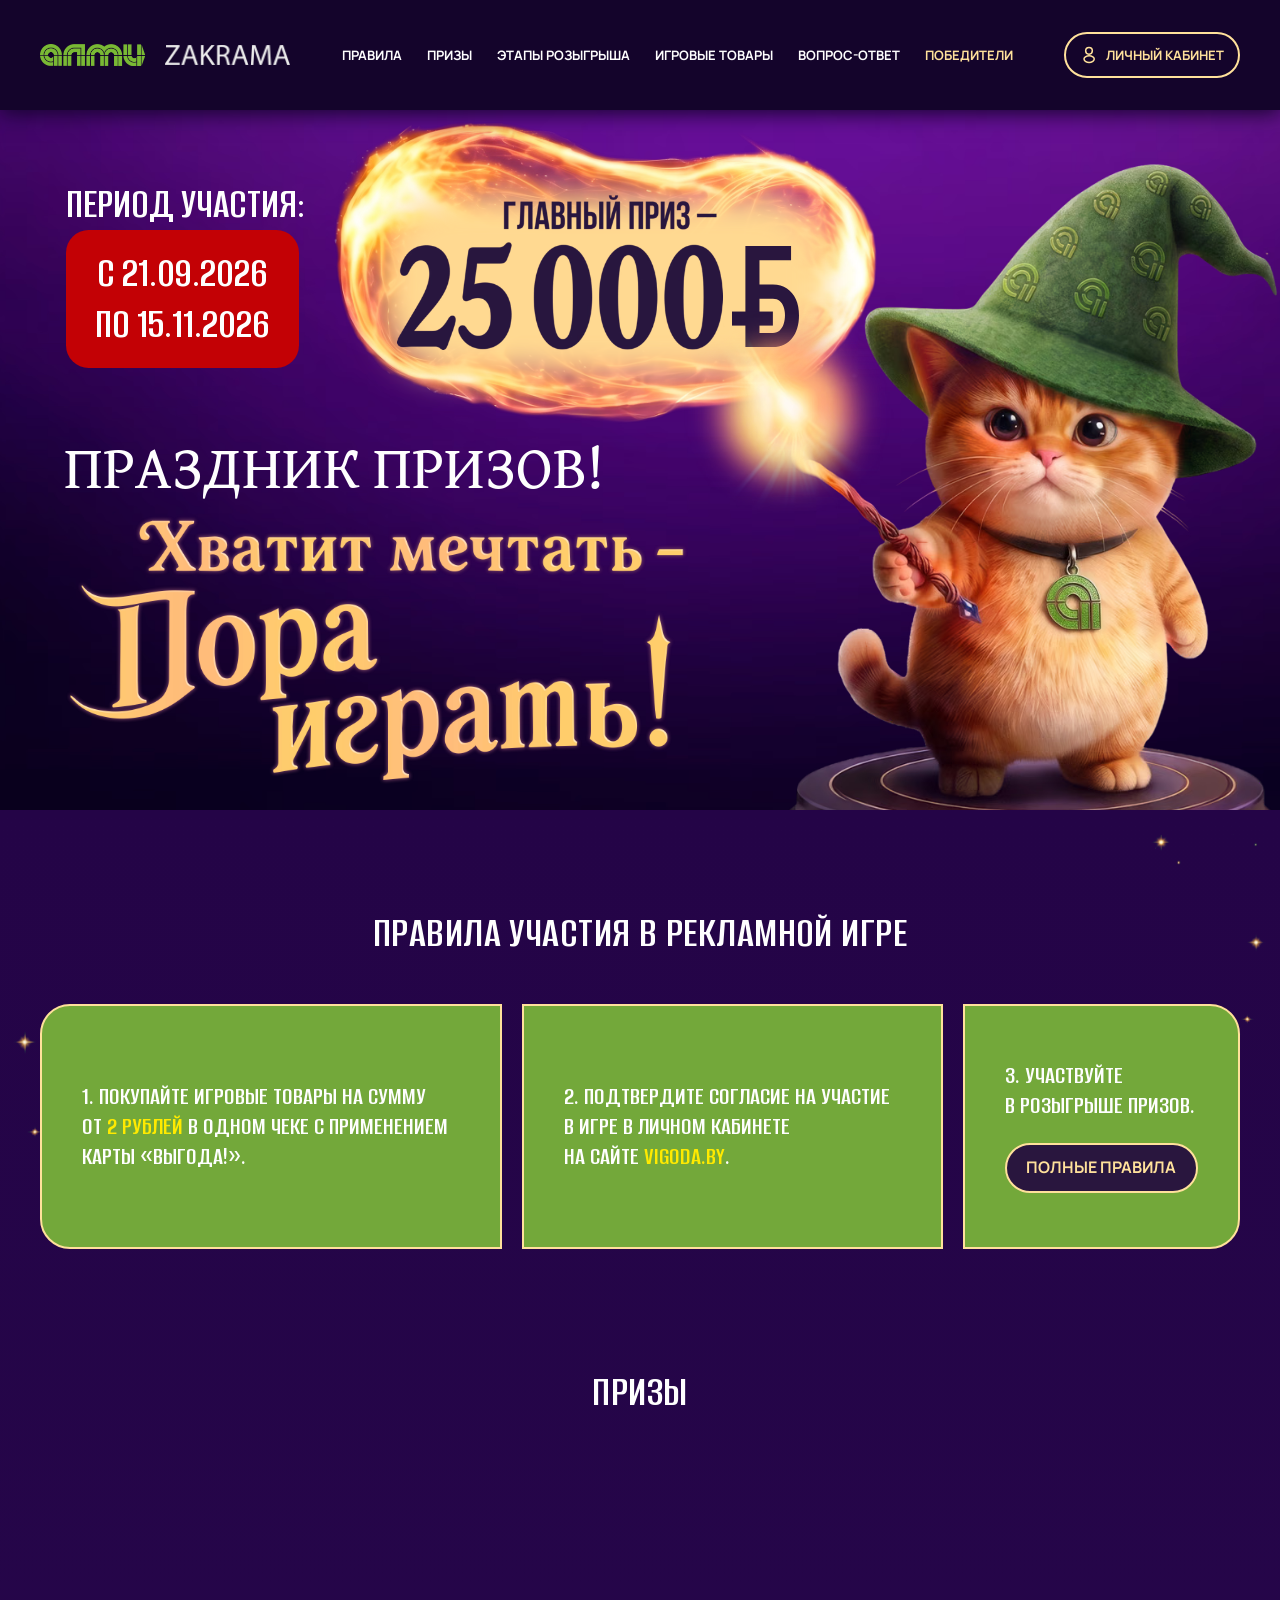
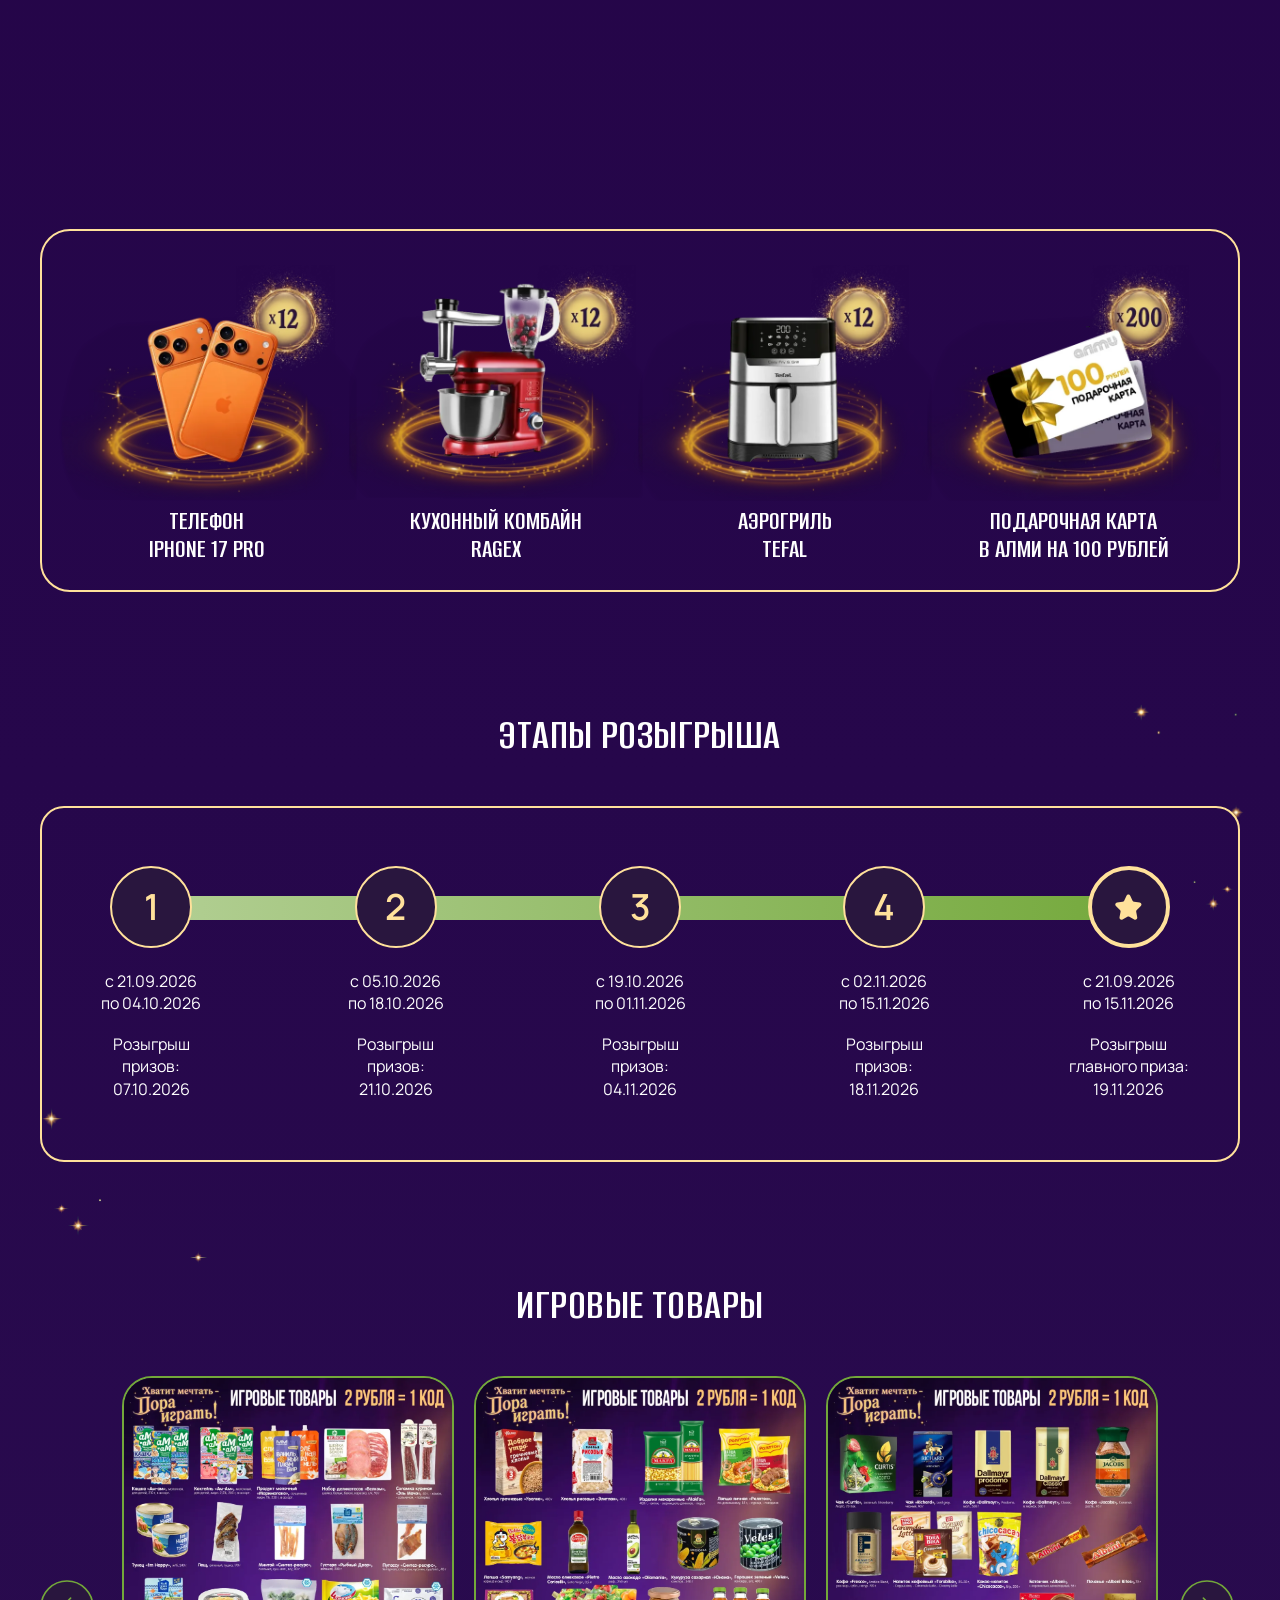
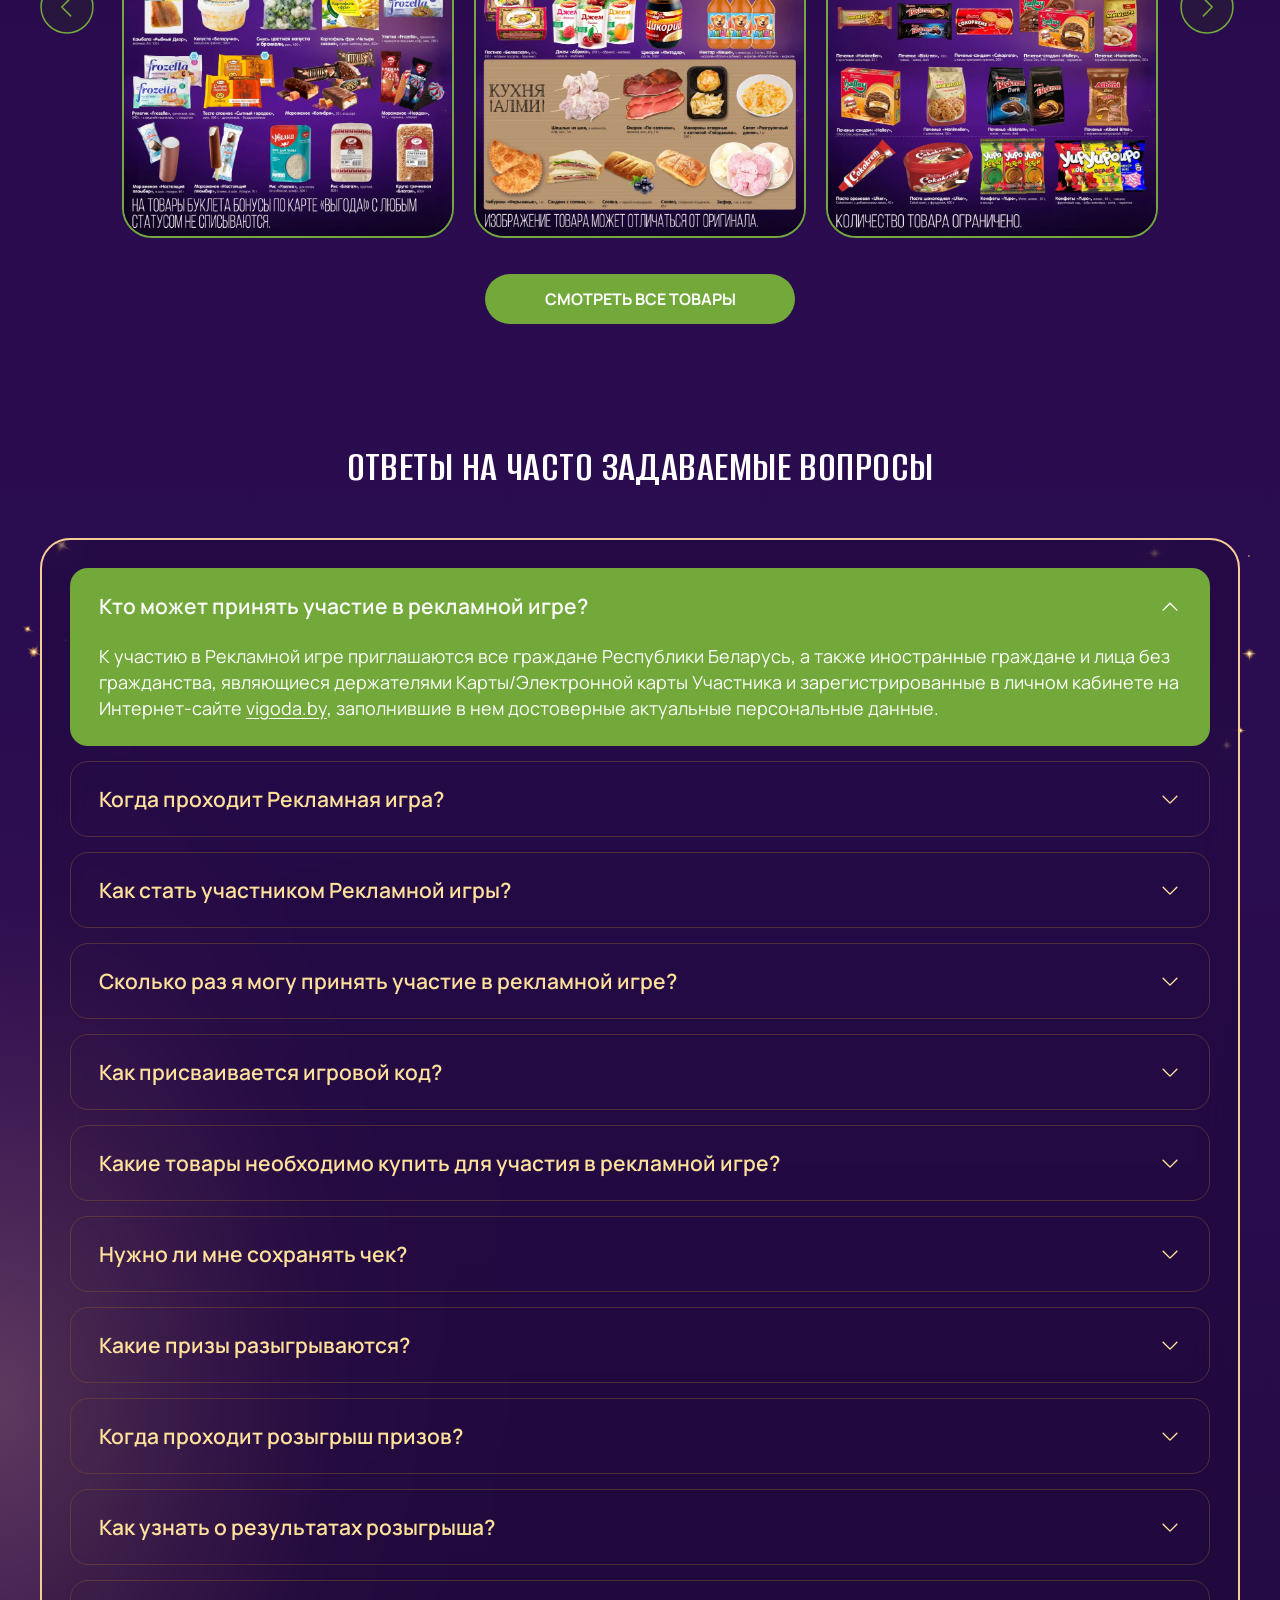
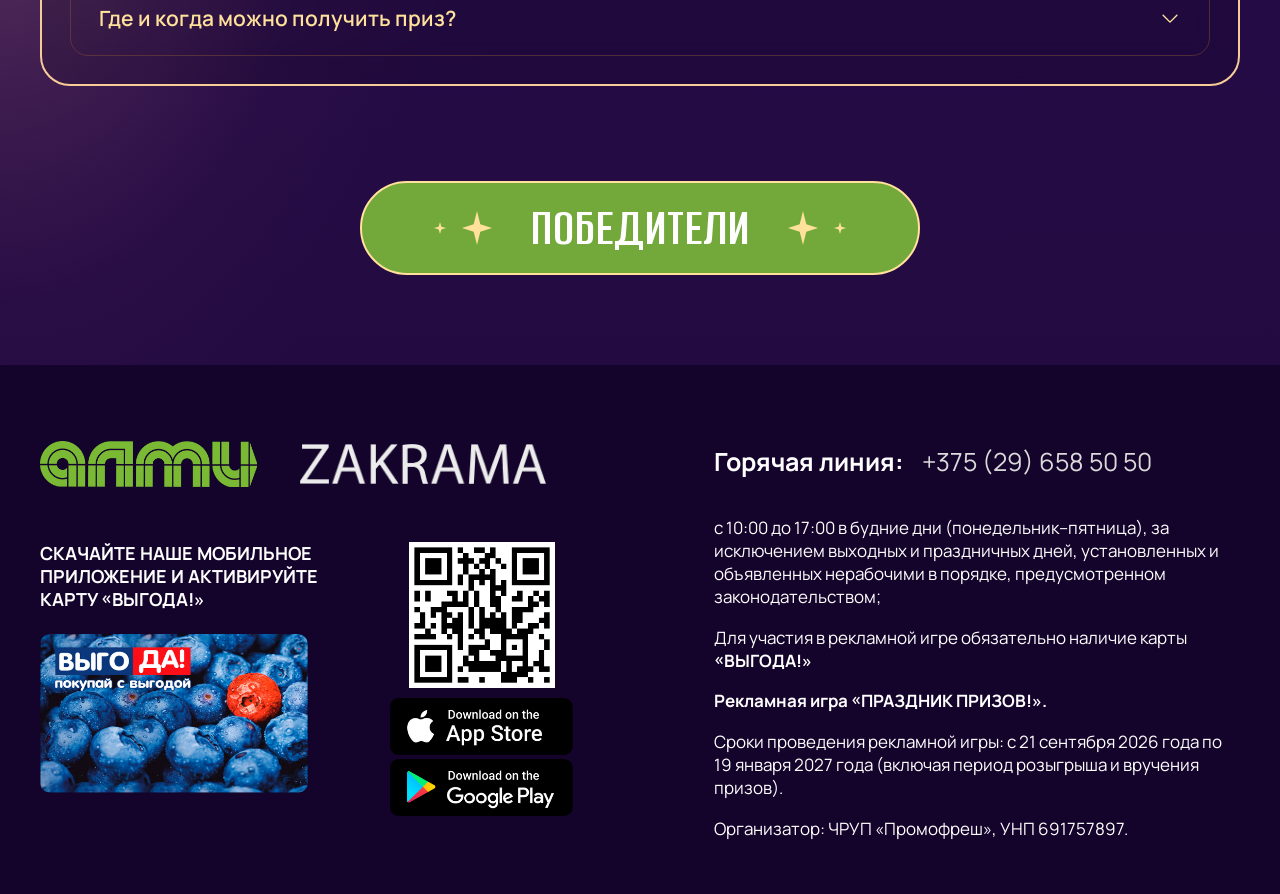
==== commit 325318b8: "Preserve banner border at browser zoom" ====
--- a/index.html
+++ b/index.html
@@ -65,7 +65,7 @@
     <meta name="twitter:image:alt" content="Праздник призов ALMI и ZAKRAMA — главный приз 25 000 рублей">
 
     <title>Рекламная игра в магазинах АЛМИ и ZAKRAMA «Праздник призов!»</title>
-    <link rel="stylesheet" href="styles.css?v=layout-match-50">
+    <link rel="stylesheet" href="styles.css?v=layout-match-46">
     <script src="script.js?v=layout-match-40" defer></script>
   </head>
   <body>
@@ -147,40 +147,36 @@
           <img class="hero__spark-start" src="assets/images/hero-layer-2.avif"
             srcset="assets/images/hero-layer-2-mobile.avif 480w, assets/images/hero-layer-2.avif 3508w"
             sizes="(max-width: 767px) 24vw, 35vw" alt="" decoding="async">
-          <div class="hero__right-composition">
-            <img class="hero__fire" src="assets/images/hero-layer-3.avif"
-              srcset="assets/images/hero-layer-3-mobile.avif 650w, assets/images/hero-layer-3.avif 2480w"
-              sizes="(max-width: 767px) 61vw, 66vw" alt="" decoding="async">
-            <img class="hero__cat" src="assets/images/hero-cat.avif"
-              srcset="assets/images/hero-cat-mobile.avif 1200w, assets/images/hero-cat.avif 2500w"
-              sizes="(max-width: 767px) 92vw, 76vw" alt="Кот-волшебник на призовом подиуме"
-              fetchpriority="high">
-            <img class="hero__spark" src="assets/images/hero-layer-2.avif"
-              srcset="assets/images/hero-layer-2-mobile.avif 480w, assets/images/hero-layer-2.avif 3508w"
-              sizes="(max-width: 767px) 34vw, 35vw" alt="" decoding="async">
-
-            <div class="hero-prize-desktop" role="img" aria-label="Главный приз — 25 000 рублей">
-              <span class="hero-prize-desktop__blur"></span>
-              <img class="hero-prize-desktop__copy" src="assets/images/hero-layer-4.avif"
-                srcset="assets/images/hero-layer-4-mobile.avif 520w, assets/images/hero-layer-4.avif 4096w"
-                sizes="(max-width: 767px) 36vw, 39vw" alt="" decoding="async">
-              <img class="hero-prize-desktop__ruble" src="assets/icons/hero-desktop-ruble.svg" alt="">
-            </div>
-          </div>
-
-          <div class="hero__left-composition">
-            <div class="participation-period">
-              <span class="participation-period__label">Период участия:</span>
-              <strong class="participation-period__dates"><span>с 21.09.2026</span><span>по 15.11.2026</span></strong>
-            </div>
-
-            <div class="hero-copy">
-              <h1 id="hero-title">Праздник призов!</h1>
-              <div class="hero-copy__slogan"><img src="assets/images/hero-layer-5.avif"
-                srcset="assets/images/hero-layer-5-mobile.avif 800w, assets/images/hero-layer-5.avif 3508w"
-                sizes="(max-width: 767px) 87vw, 76vw" alt="Хватит мечтать — пора играть!"
-                decoding="async"></div>
-            </div>
+          <img class="hero__fire" src="assets/images/hero-layer-3.avif"
+            srcset="assets/images/hero-layer-3-mobile.avif 650w, assets/images/hero-layer-3.avif 2480w"
+            sizes="(max-width: 767px) 61vw, 66vw" alt="" decoding="async">
+          <img class="hero__cat" src="assets/images/hero-cat.avif"
+            srcset="assets/images/hero-cat-mobile.avif 1200w, assets/images/hero-cat.avif 2500w"
+            sizes="(max-width: 767px) 92vw, 76vw" alt="Кот-волшебник на призовом подиуме"
+            fetchpriority="high">
+          <img class="hero__spark" src="assets/images/hero-layer-2.avif"
+            srcset="assets/images/hero-layer-2-mobile.avif 480w, assets/images/hero-layer-2.avif 3508w"
+            sizes="(max-width: 767px) 34vw, 35vw" alt="" decoding="async">
+
+          <div class="hero-prize-desktop" role="img" aria-label="Главный приз — 25 000 рублей">
+            <span class="hero-prize-desktop__blur"></span>
+            <img class="hero-prize-desktop__copy" src="assets/images/hero-layer-4.avif"
+              srcset="assets/images/hero-layer-4-mobile.avif 520w, assets/images/hero-layer-4.avif 4096w"
+              sizes="(max-width: 767px) 36vw, 39vw" alt="" decoding="async">
+            <img class="hero-prize-desktop__ruble" src="assets/icons/hero-desktop-ruble.svg" alt="">
+          </div>
+
+          <div class="participation-period">
+            <span class="participation-period__label">Период участия:</span>
+            <strong class="participation-period__dates"><span>с 21.09.2026</span><span>по 15.11.2026</span></strong>
+          </div>
+
+          <div class="hero-copy">
+            <h1 id="hero-title">Праздник призов!</h1>
+            <div class="hero-copy__slogan"><img src="assets/images/hero-layer-5.avif"
+              srcset="assets/images/hero-layer-5-mobile.avif 800w, assets/images/hero-layer-5.avif 3508w"
+              sizes="(max-width: 767px) 87vw, 76vw" alt="Хватит мечтать — пора играть!"
+              decoding="async"></div>
           </div>
         </div>
       </section>
--- a/styles.css
+++ b/styles.css
@@ -361,11 +361,6 @@
   isolation: isolate;
 }
 
-.hero__left-composition,
-.hero__right-composition {
-  display: contents;
-}
-
 .hero__trail,
 .hero__spark-start {
   display: none;
@@ -1355,26 +1350,9 @@
   }
 
   .hero__stage {
-    --hero-composition-spread: min(64px, calc((100vw - 100cqw) / 2));
+    /* По высоте экрана вписываем только передний план; фон не сужаем. */
     width: min(100%, calc((100dvh - var(--header-height)) * 1.82857143));
-    overflow: visible;
     container-type: inline-size;
-  }
-
-  .hero__left-composition,
-  .hero__right-composition {
-    position: absolute;
-    inset: 0;
-    display: block;
-    pointer-events: none;
-  }
-
-  .hero__left-composition {
-    transform: translateX(calc(-1 * var(--hero-composition-spread)));
-  }
-
-  .hero__right-composition {
-    transform: translateX(var(--hero-composition-spread));
   }
 
   .hero-prize-desktop__blur {
@@ -1528,6 +1506,14 @@
 }
 
 @media (min-width: 1200px) and (max-width: 1439px) {
+  .hero {
+    height: 54.6875vw;
+  }
+
+  .hero__stage {
+    width: 100%;
+  }
+
   .prize-card {
     min-height: 0;
   }
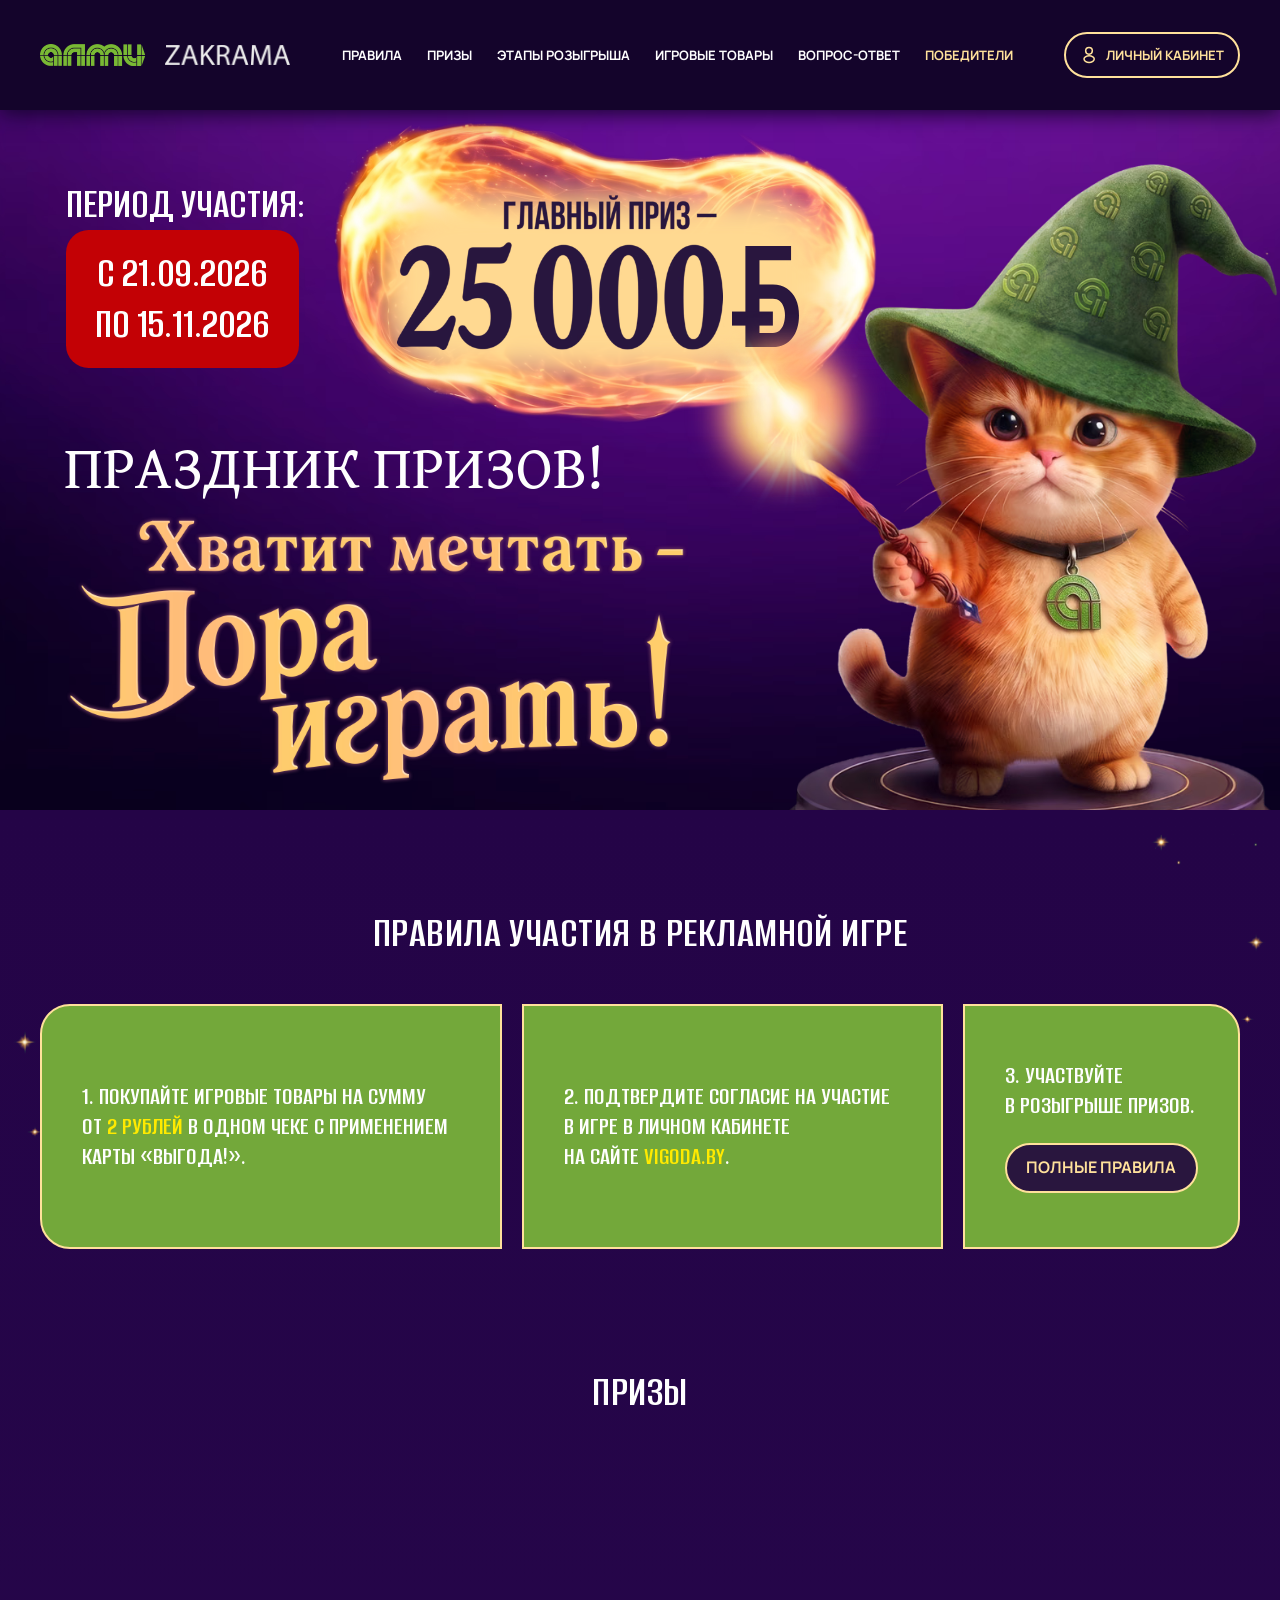
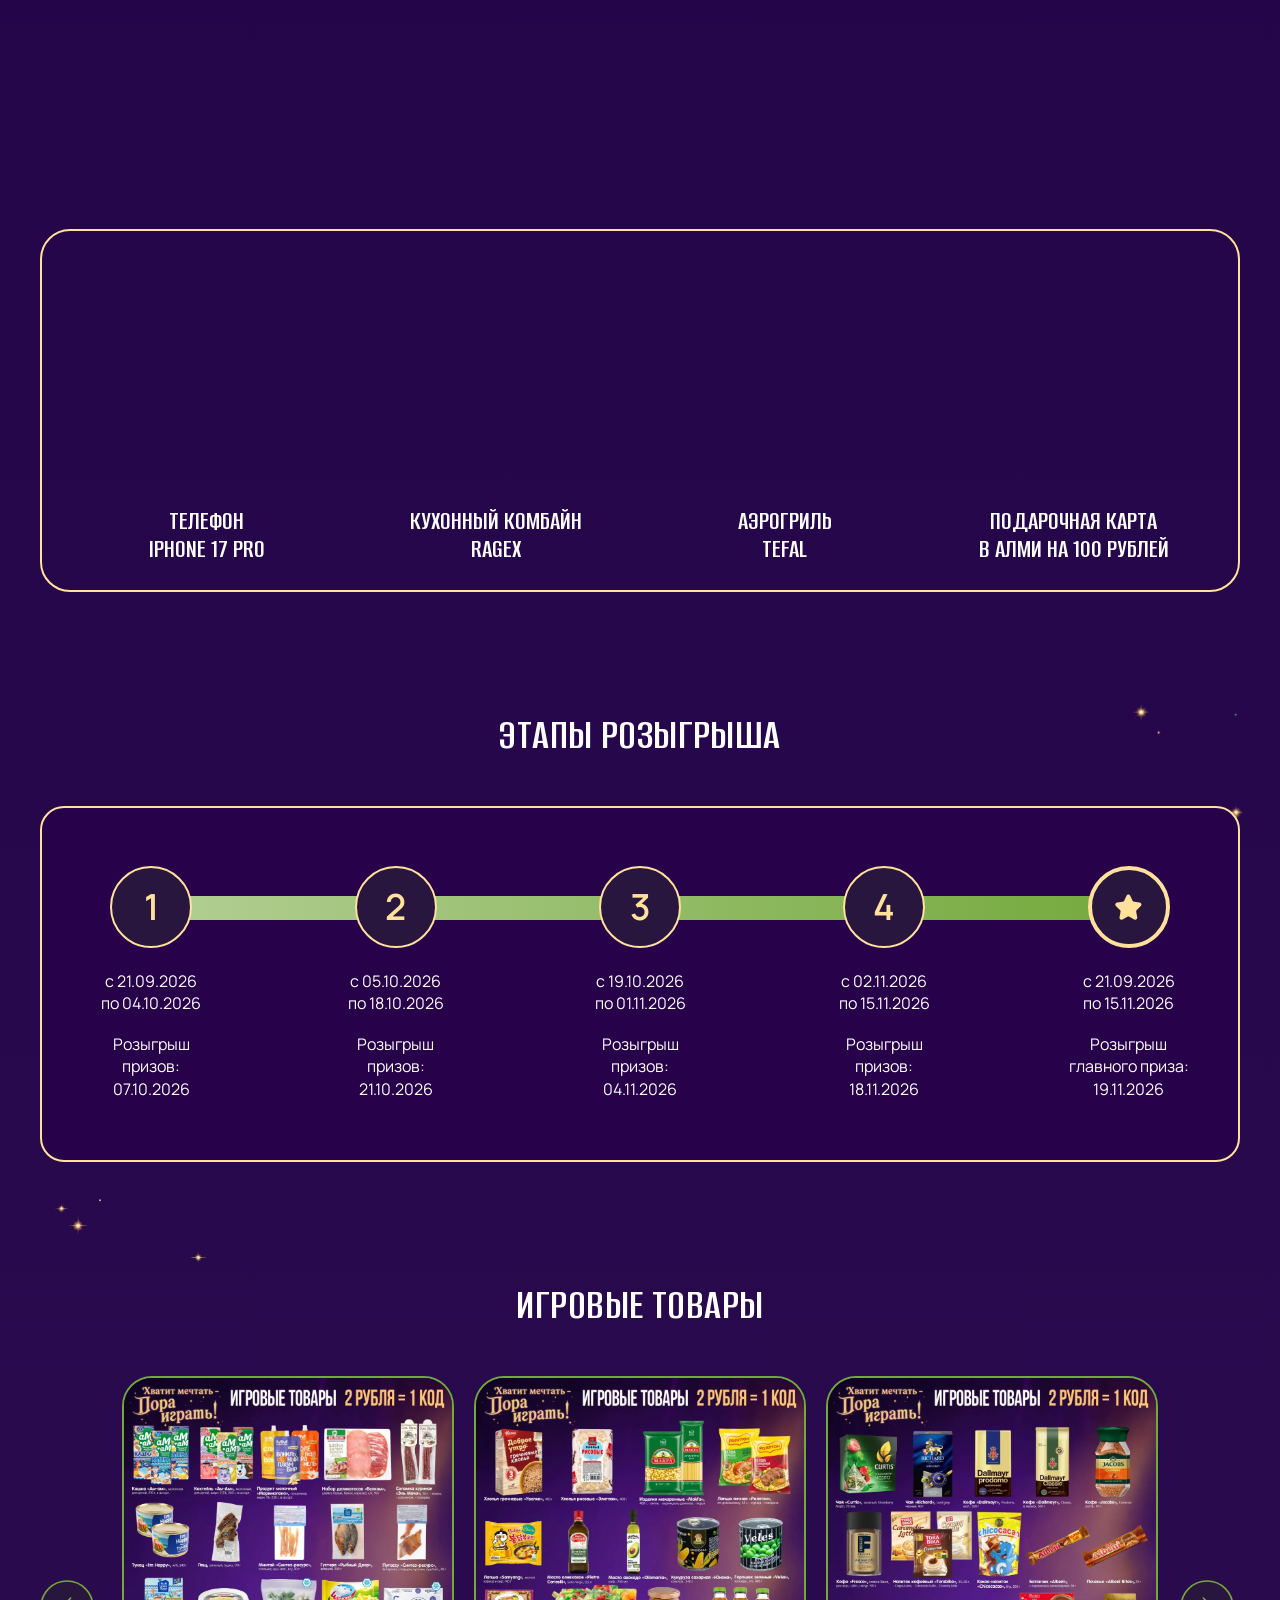
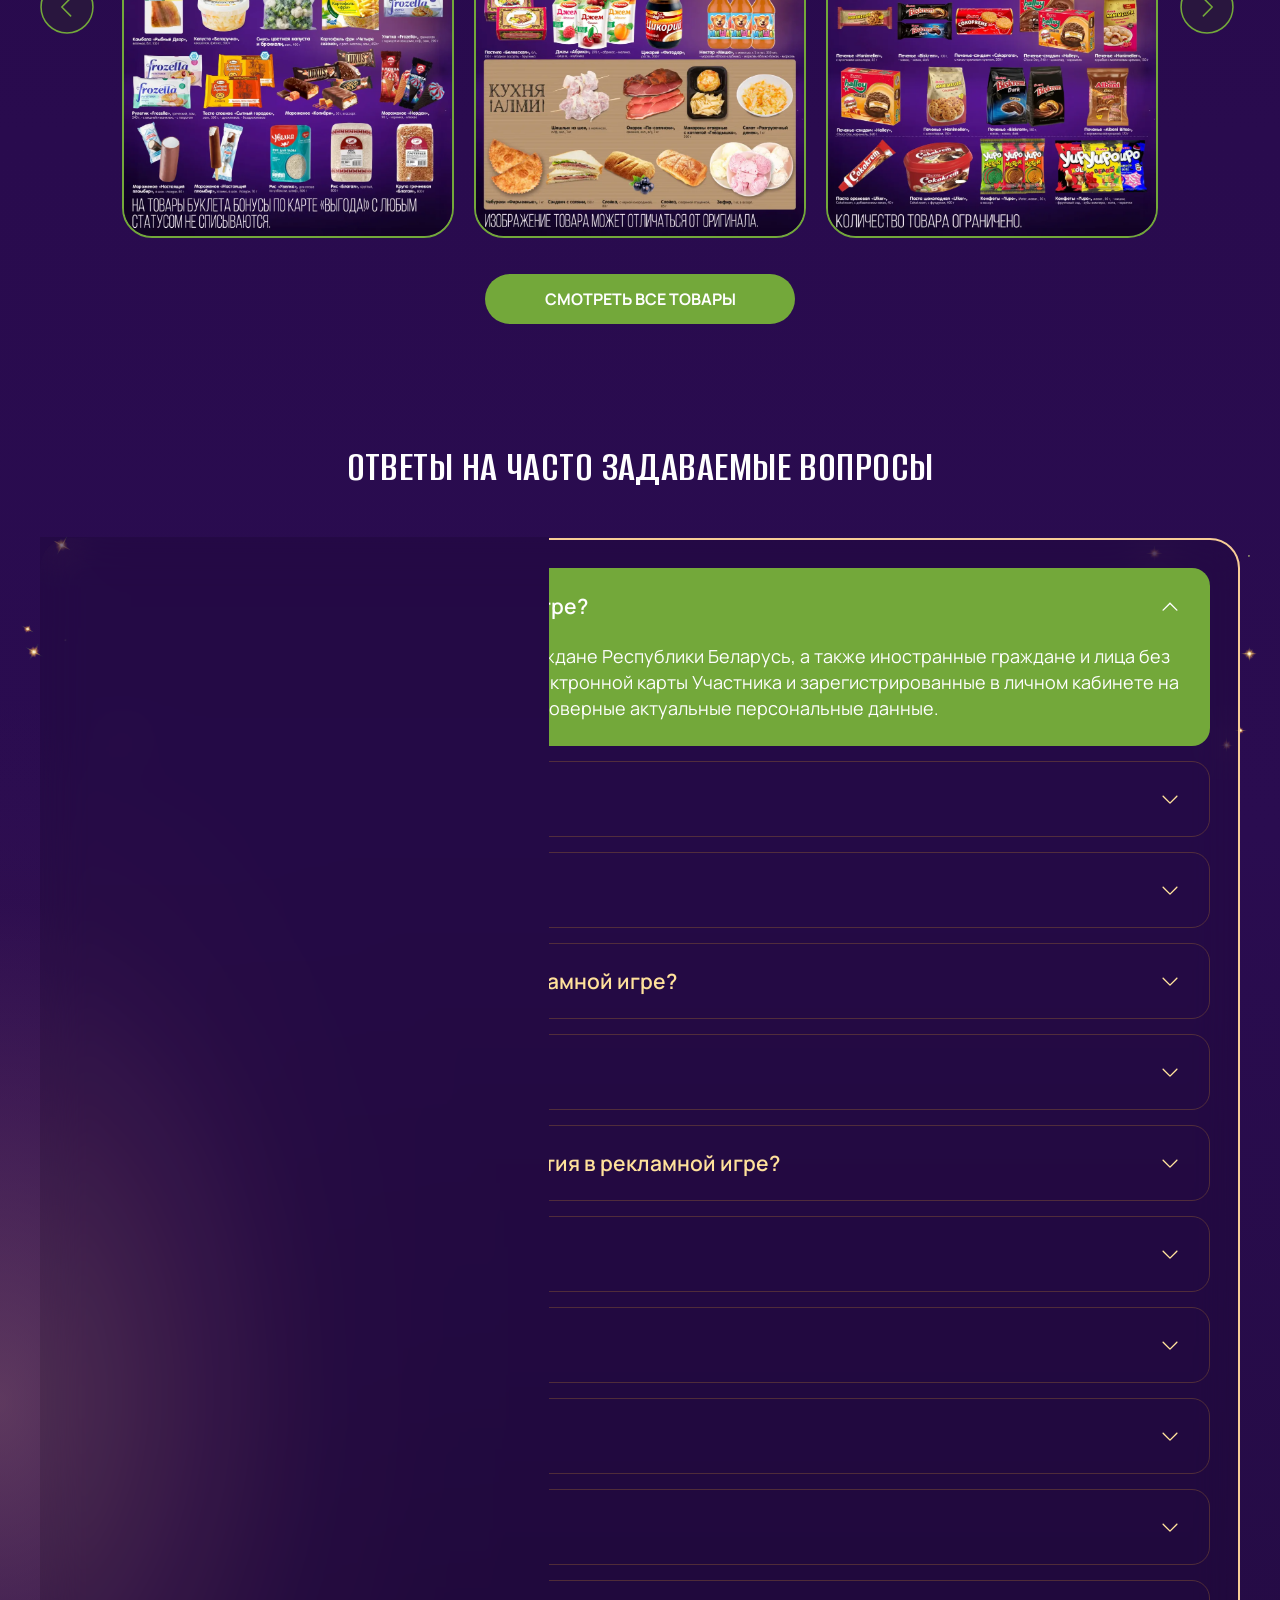
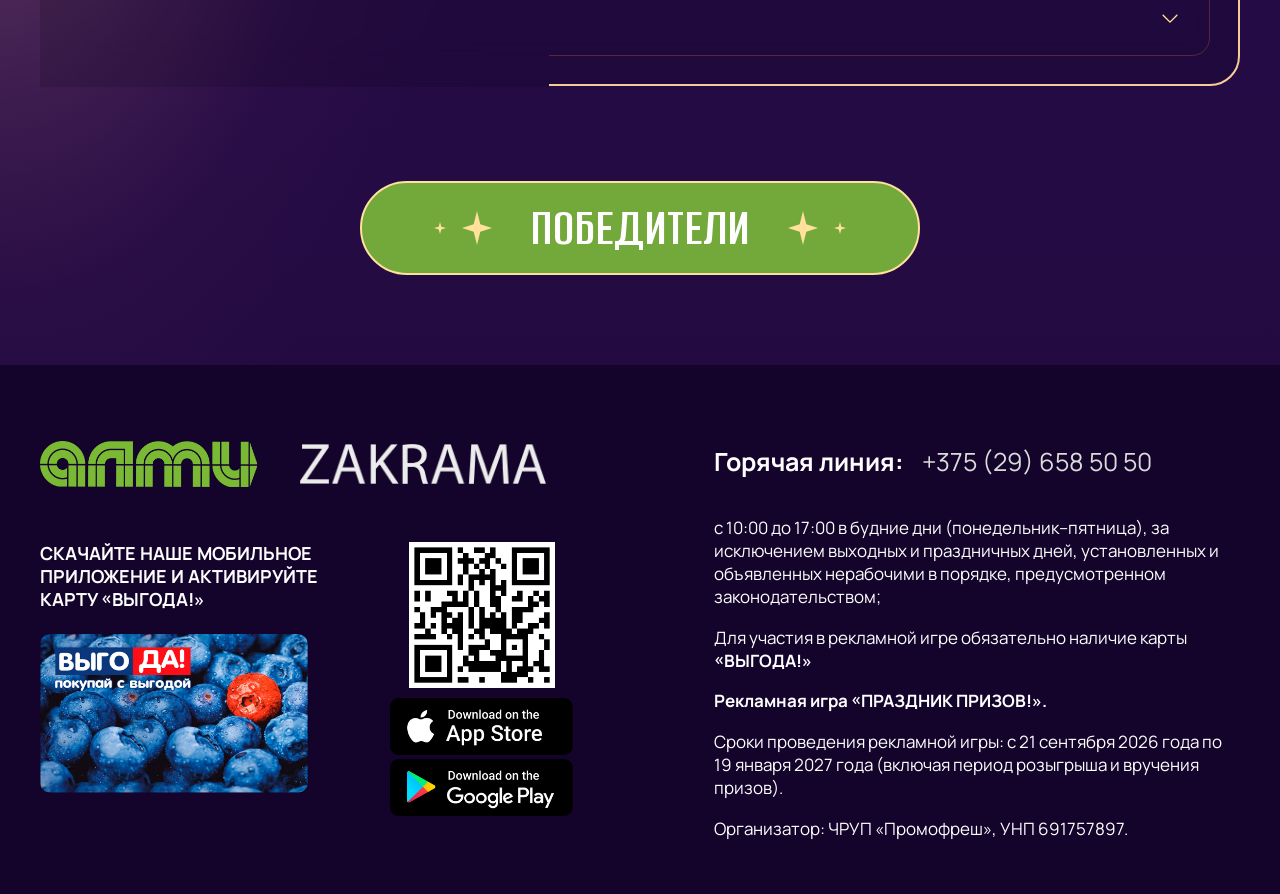
==== commit 0a3f2711: "Hide background stars beneath stages panel" ====
--- a/index.html
+++ b/index.html
@@ -65,7 +65,7 @@
     <meta name="twitter:image:alt" content="Праздник призов ALMI и ZAKRAMA — главный приз 25 000 рублей">
 
     <title>Рекламная игра в магазинах АЛМИ и ZAKRAMA «Праздник призов!»</title>
-    <link rel="stylesheet" href="styles.css?v=layout-match-46">
+    <link rel="stylesheet" href="styles.css?v=layout-match-51">
     <script src="script.js?v=layout-match-40" defer></script>
   </head>
   <body>
@@ -147,36 +147,40 @@
           <img class="hero__spark-start" src="assets/images/hero-layer-2.avif"
             srcset="assets/images/hero-layer-2-mobile.avif 480w, assets/images/hero-layer-2.avif 3508w"
             sizes="(max-width: 767px) 24vw, 35vw" alt="" decoding="async">
-          <img class="hero__fire" src="assets/images/hero-layer-3.avif"
-            srcset="assets/images/hero-layer-3-mobile.avif 650w, assets/images/hero-layer-3.avif 2480w"
-            sizes="(max-width: 767px) 61vw, 66vw" alt="" decoding="async">
-          <img class="hero__cat" src="assets/images/hero-cat.avif"
-            srcset="assets/images/hero-cat-mobile.avif 1200w, assets/images/hero-cat.avif 2500w"
-            sizes="(max-width: 767px) 92vw, 76vw" alt="Кот-волшебник на призовом подиуме"
-            fetchpriority="high">
-          <img class="hero__spark" src="assets/images/hero-layer-2.avif"
-            srcset="assets/images/hero-layer-2-mobile.avif 480w, assets/images/hero-layer-2.avif 3508w"
-            sizes="(max-width: 767px) 34vw, 35vw" alt="" decoding="async">
-
-          <div class="hero-prize-desktop" role="img" aria-label="Главный приз — 25 000 рублей">
-            <span class="hero-prize-desktop__blur"></span>
-            <img class="hero-prize-desktop__copy" src="assets/images/hero-layer-4.avif"
-              srcset="assets/images/hero-layer-4-mobile.avif 520w, assets/images/hero-layer-4.avif 4096w"
-              sizes="(max-width: 767px) 36vw, 39vw" alt="" decoding="async">
-            <img class="hero-prize-desktop__ruble" src="assets/icons/hero-desktop-ruble.svg" alt="">
-          </div>
-
-          <div class="participation-period">
-            <span class="participation-period__label">Период участия:</span>
-            <strong class="participation-period__dates"><span>с 21.09.2026</span><span>по 15.11.2026</span></strong>
-          </div>
-
-          <div class="hero-copy">
-            <h1 id="hero-title">Праздник призов!</h1>
-            <div class="hero-copy__slogan"><img src="assets/images/hero-layer-5.avif"
-              srcset="assets/images/hero-layer-5-mobile.avif 800w, assets/images/hero-layer-5.avif 3508w"
-              sizes="(max-width: 767px) 87vw, 76vw" alt="Хватит мечтать — пора играть!"
-              decoding="async"></div>
+          <div class="hero__right-composition">
+            <img class="hero__fire" src="assets/images/hero-layer-3.avif"
+              srcset="assets/images/hero-layer-3-mobile.avif 650w, assets/images/hero-layer-3.avif 2480w"
+              sizes="(max-width: 767px) 61vw, 66vw" alt="" decoding="async">
+            <img class="hero__cat" src="assets/images/hero-cat.avif"
+              srcset="assets/images/hero-cat-mobile.avif 1200w, assets/images/hero-cat.avif 2500w"
+              sizes="(max-width: 767px) 92vw, 76vw" alt="Кот-волшебник на призовом подиуме"
+              fetchpriority="high">
+            <img class="hero__spark" src="assets/images/hero-layer-2.avif"
+              srcset="assets/images/hero-layer-2-mobile.avif 480w, assets/images/hero-layer-2.avif 3508w"
+              sizes="(max-width: 767px) 34vw, 35vw" alt="" decoding="async">
+
+            <div class="hero-prize-desktop" role="img" aria-label="Главный приз — 25 000 рублей">
+              <span class="hero-prize-desktop__blur"></span>
+              <img class="hero-prize-desktop__copy" src="assets/images/hero-layer-4.avif"
+                srcset="assets/images/hero-layer-4-mobile.avif 520w, assets/images/hero-layer-4.avif 4096w"
+                sizes="(max-width: 767px) 36vw, 39vw" alt="" decoding="async">
+              <img class="hero-prize-desktop__ruble" src="assets/icons/hero-desktop-ruble.svg" alt="">
+            </div>
+          </div>
+
+          <div class="hero__left-composition">
+            <div class="participation-period">
+              <span class="participation-period__label">Период участия:</span>
+              <strong class="participation-period__dates"><span>с 21.09.2026</span><span>по 15.11.2026</span></strong>
+            </div>
+
+            <div class="hero-copy">
+              <h1 id="hero-title">Праздник призов!</h1>
+              <div class="hero-copy__slogan"><img src="assets/images/hero-layer-5.avif"
+                srcset="assets/images/hero-layer-5-mobile.avif 800w, assets/images/hero-layer-5.avif 3508w"
+                sizes="(max-width: 767px) 87vw, 76vw" alt="Хватит мечтать — пора играть!"
+                decoding="async"></div>
+            </div>
           </div>
         </div>
       </section>
--- a/styles.css
+++ b/styles.css
@@ -361,6 +361,11 @@
   isolation: isolate;
 }
 
+.hero__left-composition,
+.hero__right-composition {
+  display: contents;
+}
+
 .hero__trail,
 .hero__spark-start {
   display: none;
@@ -818,6 +823,7 @@
   padding: 58px 0 60px;
   border: 2px solid var(--gold);
   border-radius: 24px;
+  background: var(--purple);
 }
 
 .stages-panel::before {
@@ -1350,9 +1356,26 @@
   }
 
   .hero__stage {
-    /* По высоте экрана вписываем только передний план; фон не сужаем. */
+    --hero-composition-spread: min(64px, calc((100vw - 100cqw) / 2));
     width: min(100%, calc((100dvh - var(--header-height)) * 1.82857143));
+    overflow: visible;
     container-type: inline-size;
+  }
+
+  .hero__left-composition,
+  .hero__right-composition {
+    position: absolute;
+    inset: 0;
+    display: block;
+    pointer-events: none;
+  }
+
+  .hero__left-composition {
+    transform: translateX(calc(-1 * var(--hero-composition-spread)));
+  }
+
+  .hero__right-composition {
+    transform: translateX(var(--hero-composition-spread));
   }
 
   .hero-prize-desktop__blur {
@@ -1506,14 +1529,6 @@
 }
 
 @media (min-width: 1200px) and (max-width: 1439px) {
-  .hero {
-    height: 54.6875vw;
-  }
-
-  .hero__stage {
-    width: 100%;
-  }
-
   .prize-card {
     min-height: 0;
   }
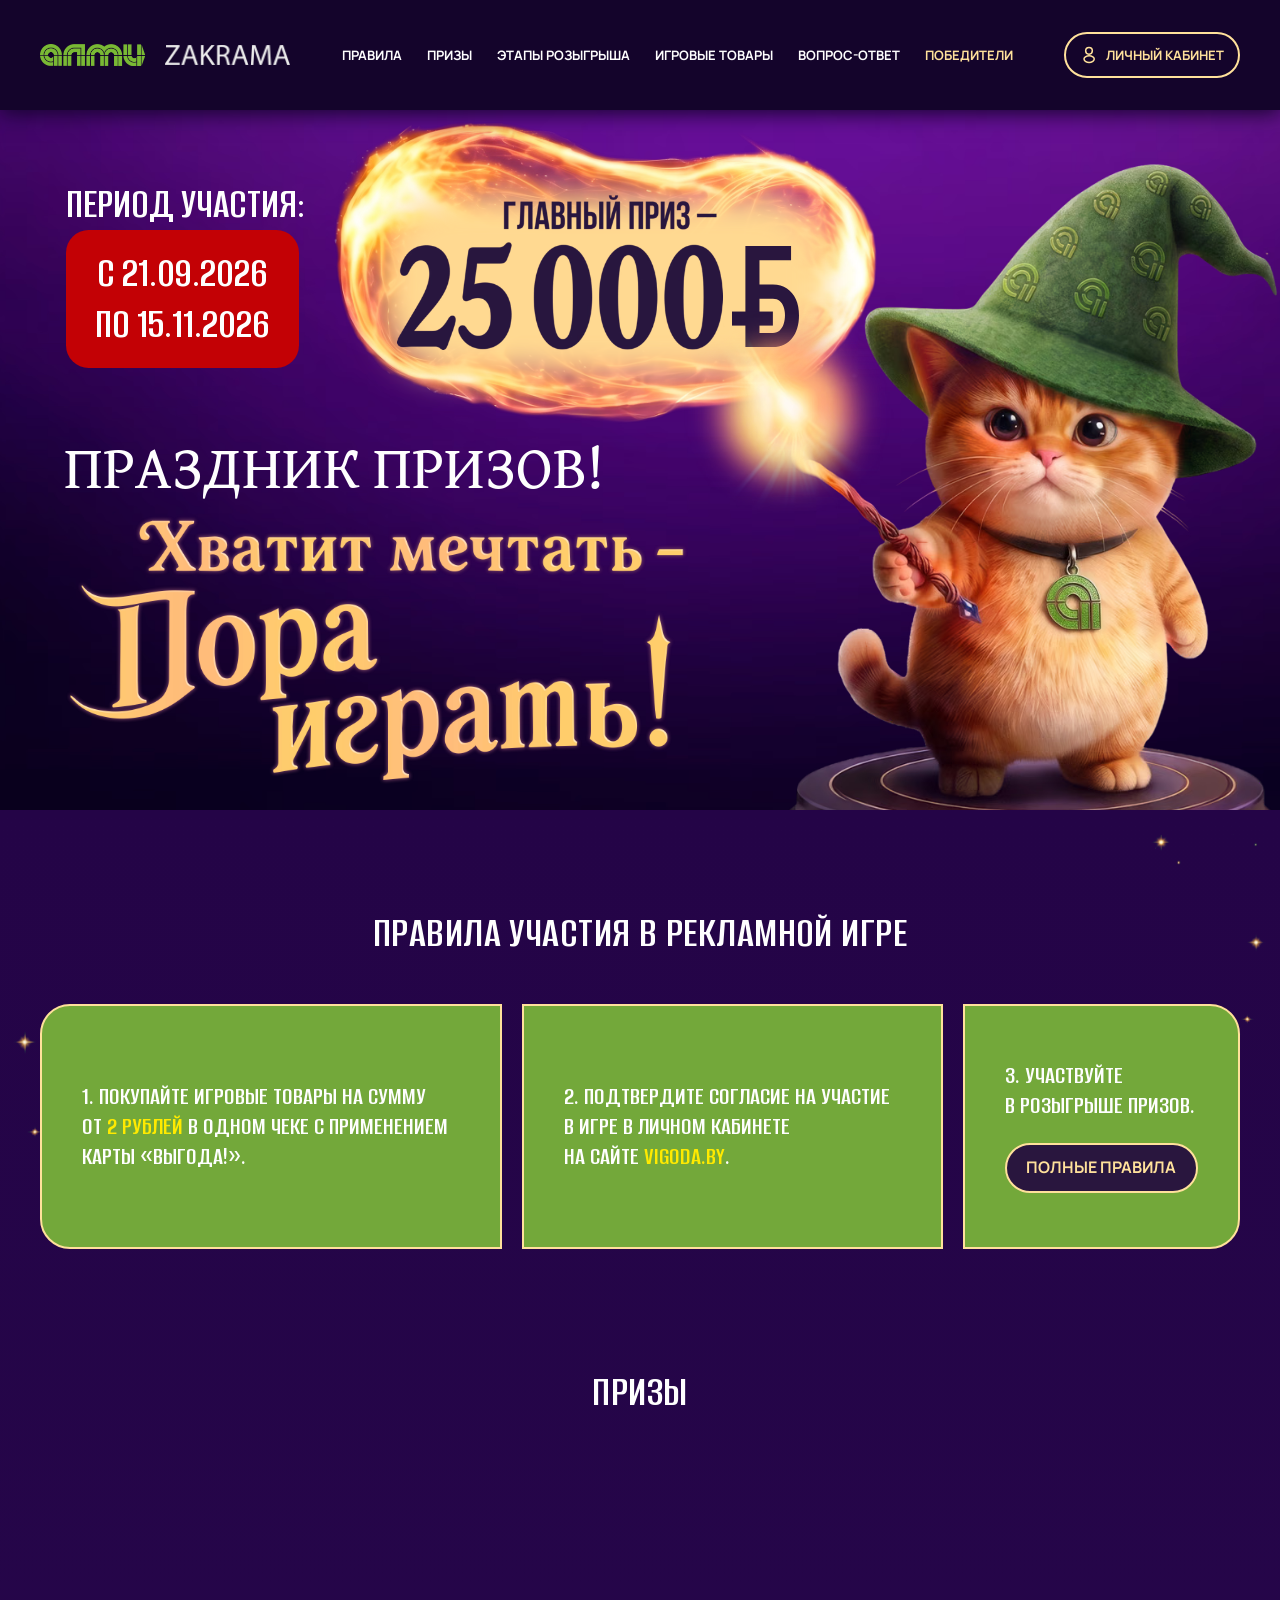
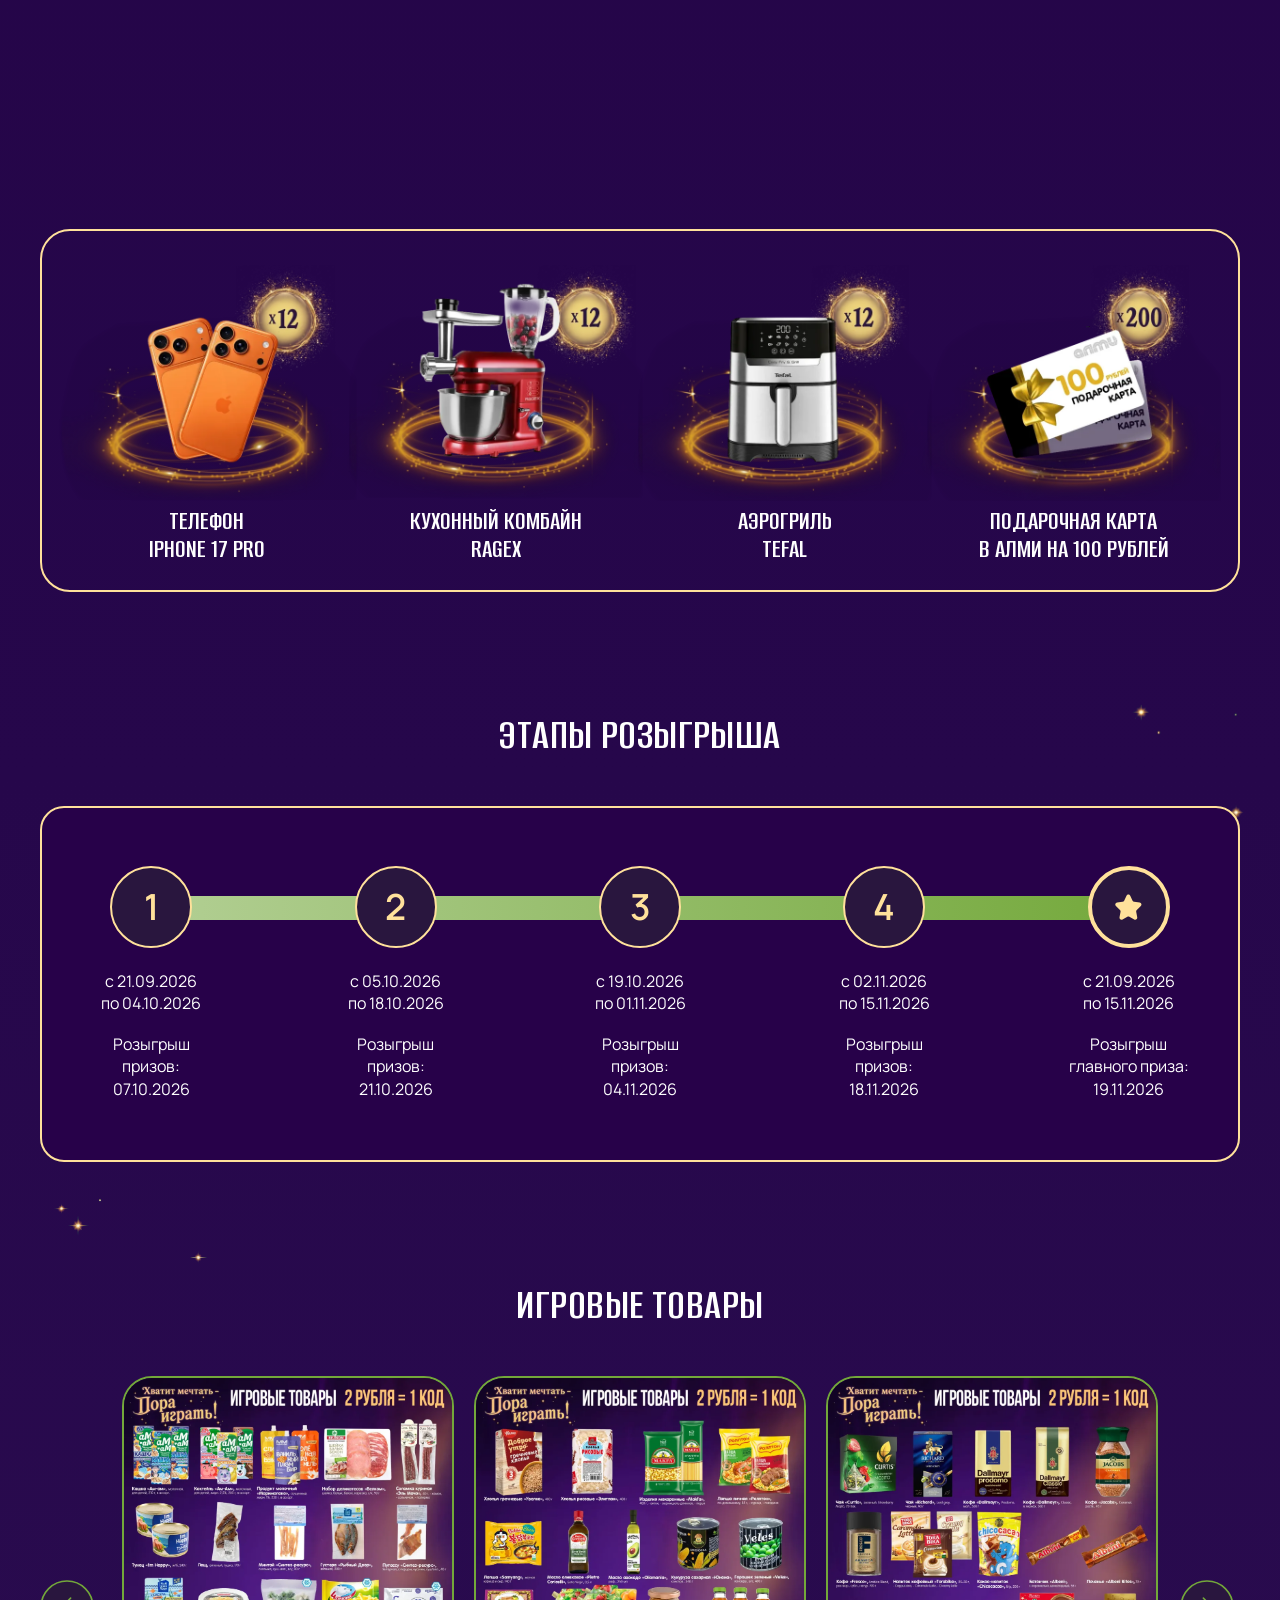
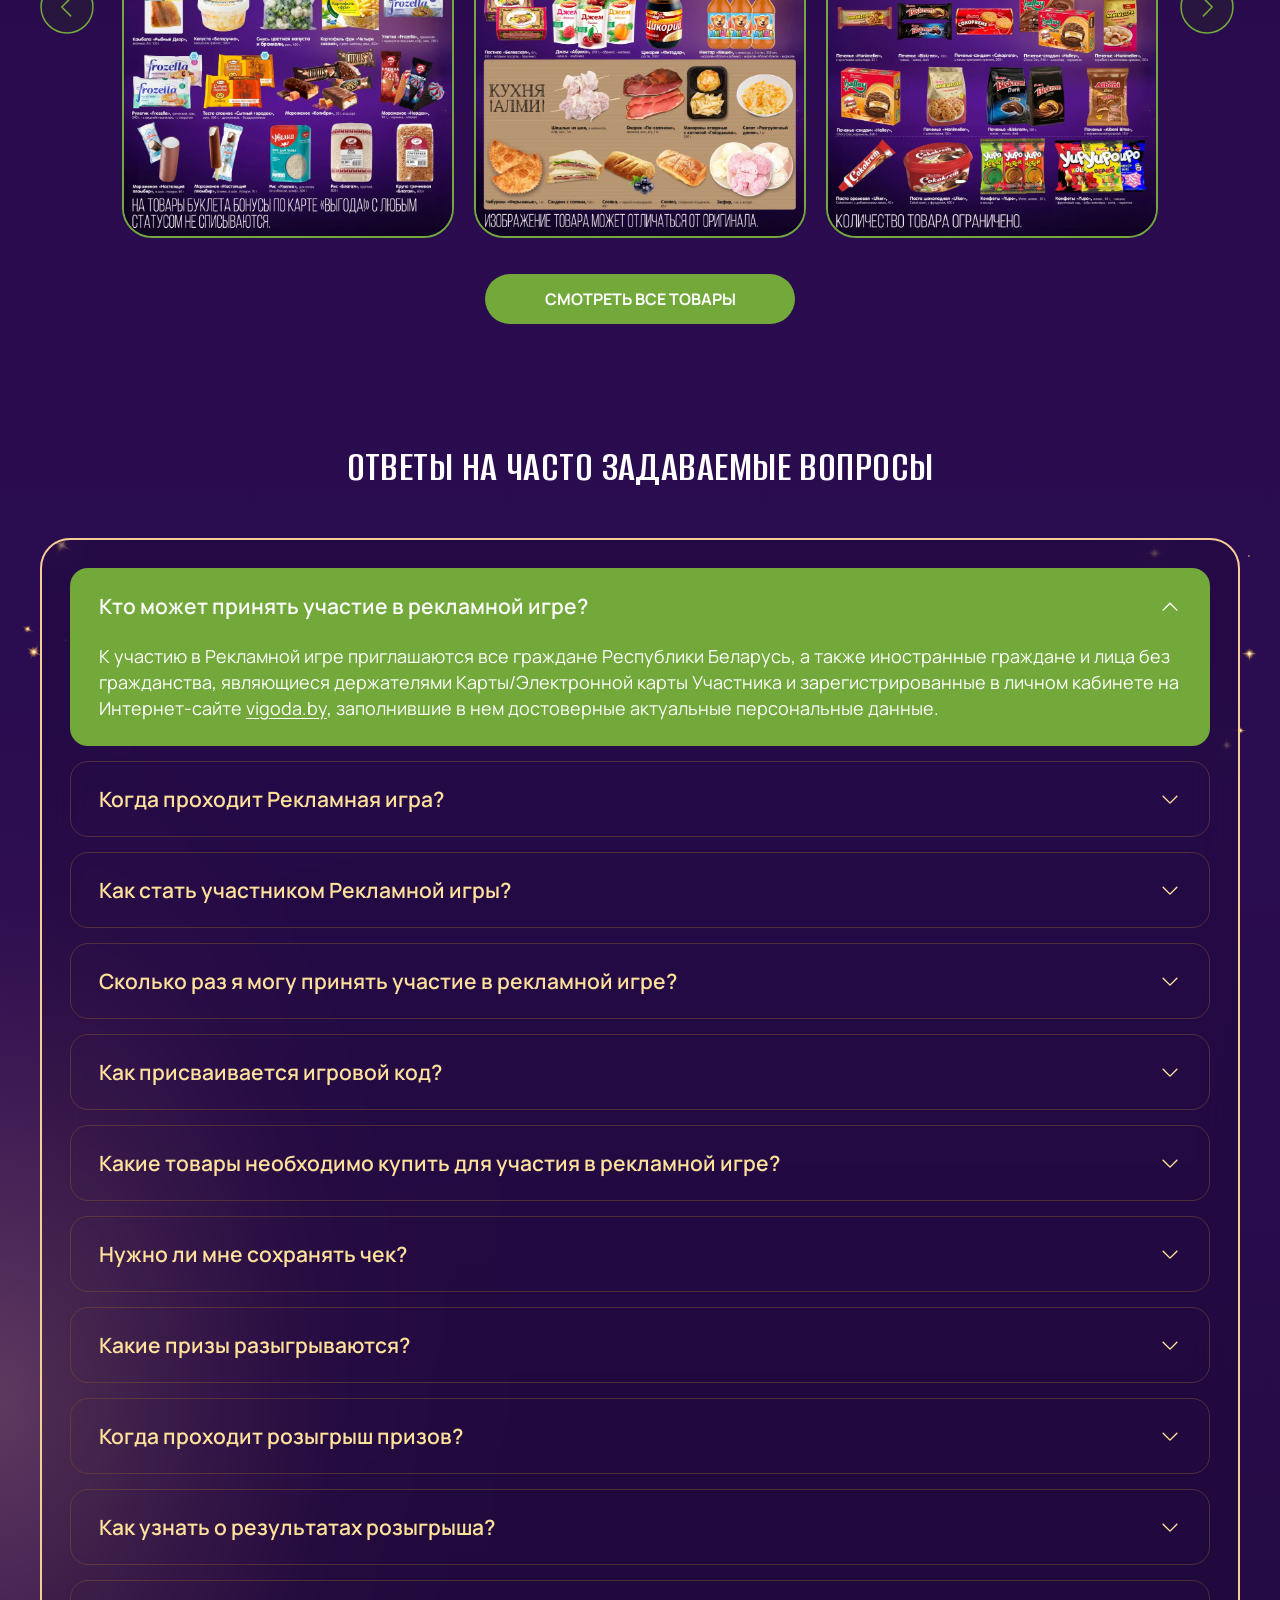
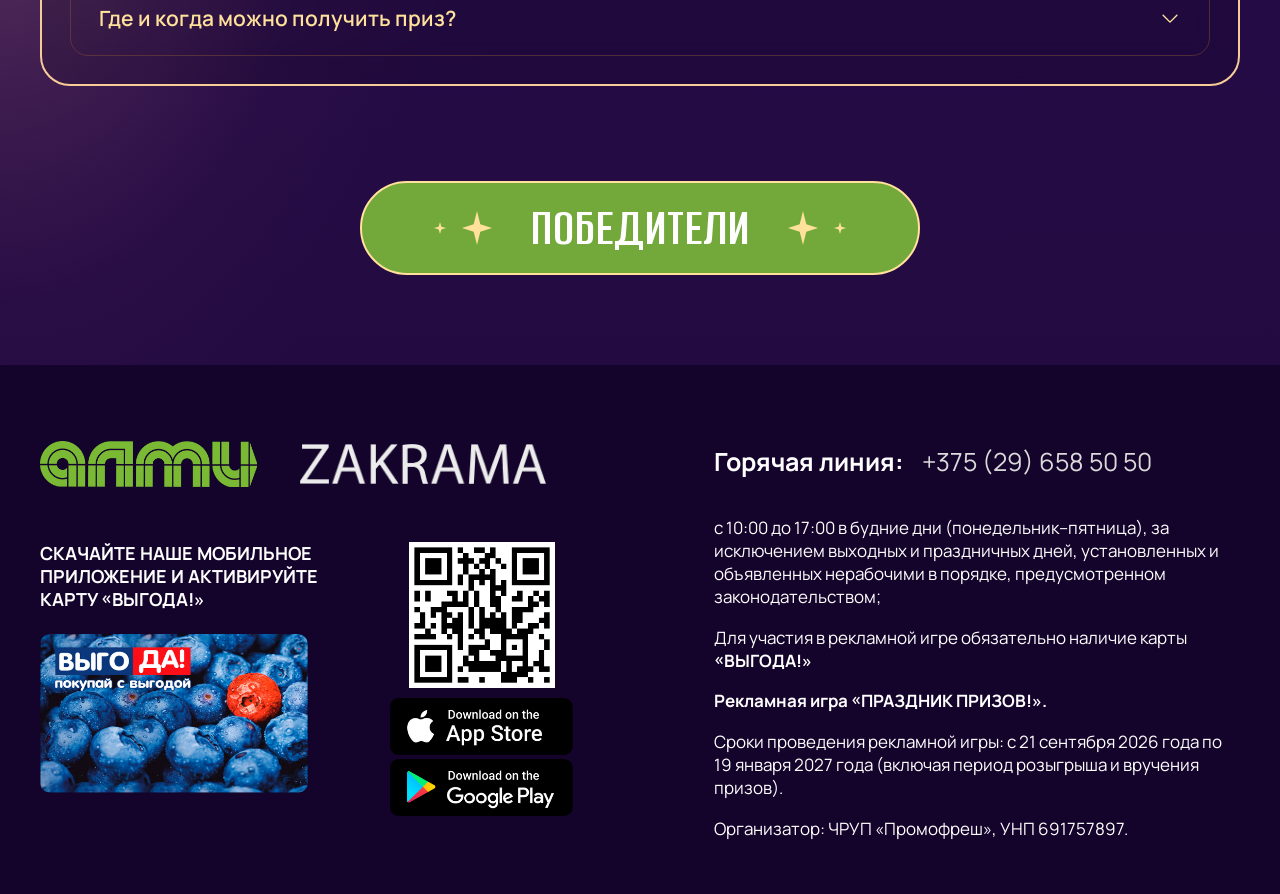
==== commit f08de0a5: "Hide background stars beneath stages panel" ====
--- a/index.html
+++ b/index.html
@@ -65,7 +65,7 @@
     <meta name="twitter:image:alt" content="Праздник призов ALMI и ZAKRAMA — главный приз 25 000 рублей">
 
     <title>Рекламная игра в магазинах АЛМИ и ZAKRAMA «Праздник призов!»</title>
-    <link rel="stylesheet" href="styles.css?v=layout-match-51">
+    <link rel="stylesheet" href="styles.css?v=layout-match-47">
     <script src="script.js?v=layout-match-40" defer></script>
   </head>
   <body>
@@ -147,40 +147,36 @@
           <img class="hero__spark-start" src="assets/images/hero-layer-2.avif"
             srcset="assets/images/hero-layer-2-mobile.avif 480w, assets/images/hero-layer-2.avif 3508w"
             sizes="(max-width: 767px) 24vw, 35vw" alt="" decoding="async">
-          <div class="hero__right-composition">
-            <img class="hero__fire" src="assets/images/hero-layer-3.avif"
-              srcset="assets/images/hero-layer-3-mobile.avif 650w, assets/images/hero-layer-3.avif 2480w"
-              sizes="(max-width: 767px) 61vw, 66vw" alt="" decoding="async">
-            <img class="hero__cat" src="assets/images/hero-cat.avif"
-              srcset="assets/images/hero-cat-mobile.avif 1200w, assets/images/hero-cat.avif 2500w"
-              sizes="(max-width: 767px) 92vw, 76vw" alt="Кот-волшебник на призовом подиуме"
-              fetchpriority="high">
-            <img class="hero__spark" src="assets/images/hero-layer-2.avif"
-              srcset="assets/images/hero-layer-2-mobile.avif 480w, assets/images/hero-layer-2.avif 3508w"
-              sizes="(max-width: 767px) 34vw, 35vw" alt="" decoding="async">
-
-            <div class="hero-prize-desktop" role="img" aria-label="Главный приз — 25 000 рублей">
-              <span class="hero-prize-desktop__blur"></span>
-              <img class="hero-prize-desktop__copy" src="assets/images/hero-layer-4.avif"
-                srcset="assets/images/hero-layer-4-mobile.avif 520w, assets/images/hero-layer-4.avif 4096w"
-                sizes="(max-width: 767px) 36vw, 39vw" alt="" decoding="async">
-              <img class="hero-prize-desktop__ruble" src="assets/icons/hero-desktop-ruble.svg" alt="">
-            </div>
-          </div>
-
-          <div class="hero__left-composition">
-            <div class="participation-period">
-              <span class="participation-period__label">Период участия:</span>
-              <strong class="participation-period__dates"><span>с 21.09.2026</span><span>по 15.11.2026</span></strong>
-            </div>
-
-            <div class="hero-copy">
-              <h1 id="hero-title">Праздник призов!</h1>
-              <div class="hero-copy__slogan"><img src="assets/images/hero-layer-5.avif"
-                srcset="assets/images/hero-layer-5-mobile.avif 800w, assets/images/hero-layer-5.avif 3508w"
-                sizes="(max-width: 767px) 87vw, 76vw" alt="Хватит мечтать — пора играть!"
-                decoding="async"></div>
-            </div>
+          <img class="hero__fire" src="assets/images/hero-layer-3.avif"
+            srcset="assets/images/hero-layer-3-mobile.avif 650w, assets/images/hero-layer-3.avif 2480w"
+            sizes="(max-width: 767px) 61vw, 66vw" alt="" decoding="async">
+          <img class="hero__cat" src="assets/images/hero-cat.avif"
+            srcset="assets/images/hero-cat-mobile.avif 1200w, assets/images/hero-cat.avif 2500w"
+            sizes="(max-width: 767px) 92vw, 76vw" alt="Кот-волшебник на призовом подиуме"
+            fetchpriority="high">
+          <img class="hero__spark" src="assets/images/hero-layer-2.avif"
+            srcset="assets/images/hero-layer-2-mobile.avif 480w, assets/images/hero-layer-2.avif 3508w"
+            sizes="(max-width: 767px) 34vw, 35vw" alt="" decoding="async">
+
+          <div class="hero-prize-desktop" role="img" aria-label="Главный приз — 25 000 рублей">
+            <span class="hero-prize-desktop__blur"></span>
+            <img class="hero-prize-desktop__copy" src="assets/images/hero-layer-4.avif"
+              srcset="assets/images/hero-layer-4-mobile.avif 520w, assets/images/hero-layer-4.avif 4096w"
+              sizes="(max-width: 767px) 36vw, 39vw" alt="" decoding="async">
+            <img class="hero-prize-desktop__ruble" src="assets/icons/hero-desktop-ruble.svg" alt="">
+          </div>
+
+          <div class="participation-period">
+            <span class="participation-period__label">Период участия:</span>
+            <strong class="participation-period__dates"><span>с 21.09.2026</span><span>по 15.11.2026</span></strong>
+          </div>
+
+          <div class="hero-copy">
+            <h1 id="hero-title">Праздник призов!</h1>
+            <div class="hero-copy__slogan"><img src="assets/images/hero-layer-5.avif"
+              srcset="assets/images/hero-layer-5-mobile.avif 800w, assets/images/hero-layer-5.avif 3508w"
+              sizes="(max-width: 767px) 87vw, 76vw" alt="Хватит мечтать — пора играть!"
+              decoding="async"></div>
           </div>
         </div>
       </section>
--- a/styles.css
+++ b/styles.css
@@ -361,11 +361,6 @@
   isolation: isolate;
 }
 
-.hero__left-composition,
-.hero__right-composition {
-  display: contents;
-}
-
 .hero__trail,
 .hero__spark-start {
   display: none;
@@ -1356,26 +1351,9 @@
   }
 
   .hero__stage {
-    --hero-composition-spread: min(64px, calc((100vw - 100cqw) / 2));
+    /* По высоте экрана вписываем только передний план; фон не сужаем. */
     width: min(100%, calc((100dvh - var(--header-height)) * 1.82857143));
-    overflow: visible;
     container-type: inline-size;
-  }
-
-  .hero__left-composition,
-  .hero__right-composition {
-    position: absolute;
-    inset: 0;
-    display: block;
-    pointer-events: none;
-  }
-
-  .hero__left-composition {
-    transform: translateX(calc(-1 * var(--hero-composition-spread)));
-  }
-
-  .hero__right-composition {
-    transform: translateX(var(--hero-composition-spread));
   }
 
   .hero-prize-desktop__blur {
@@ -1529,6 +1507,14 @@
 }
 
 @media (min-width: 1200px) and (max-width: 1439px) {
+  .hero {
+    height: 54.6875vw;
+  }
+
+  .hero__stage {
+    width: 100%;
+  }
+
   .prize-card {
     min-height: 0;
   }
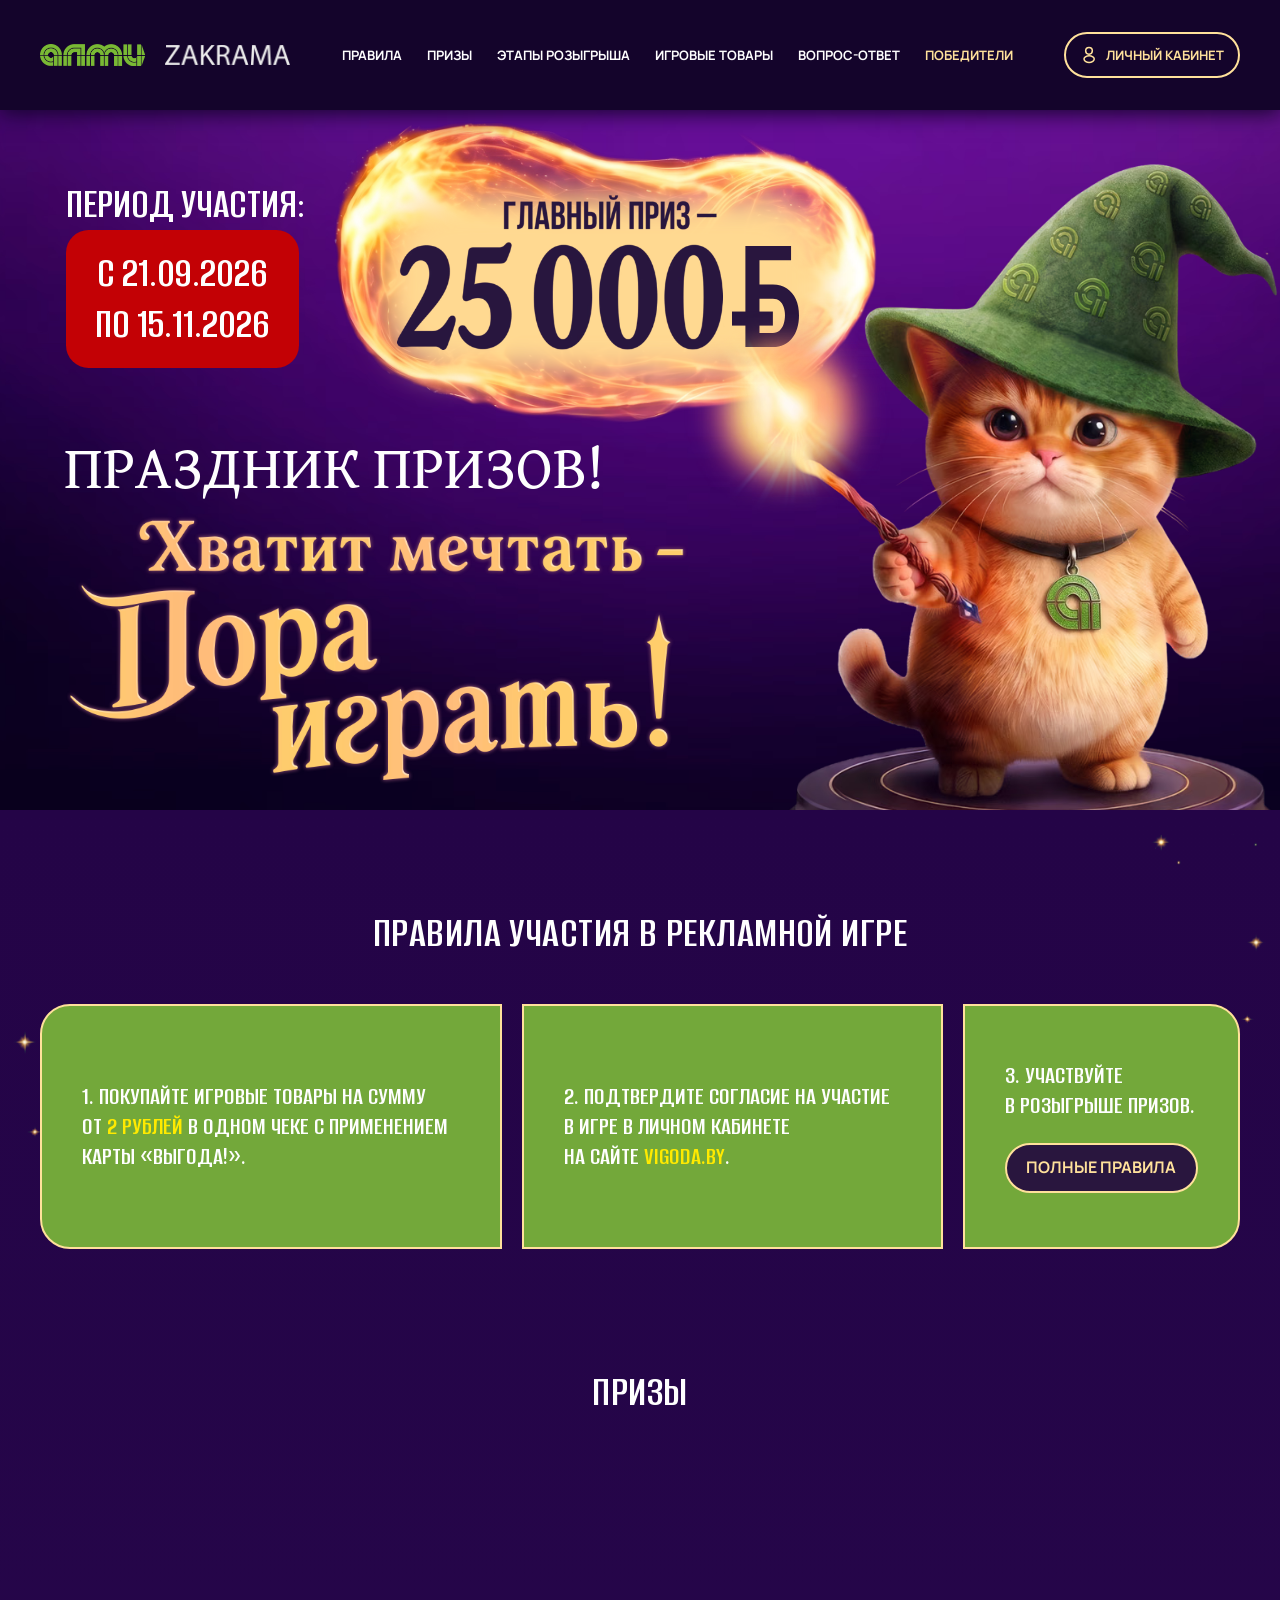
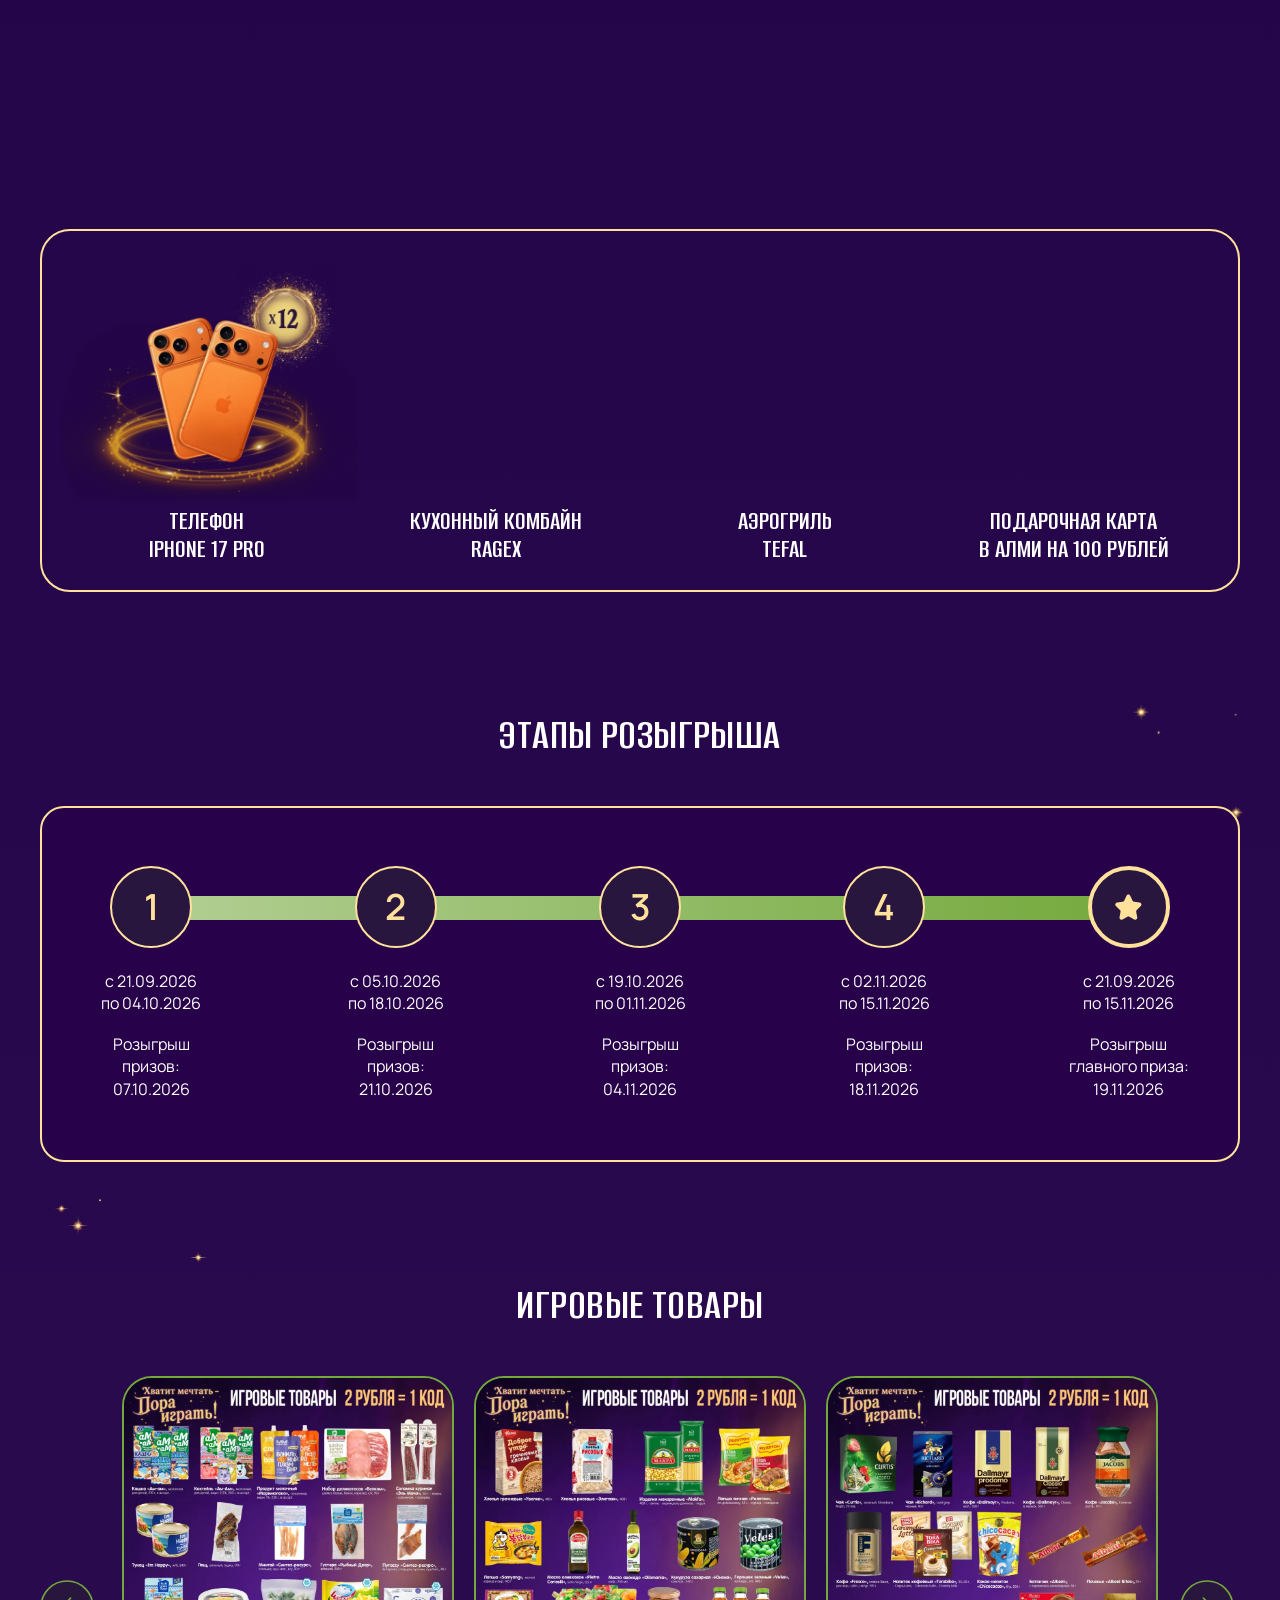
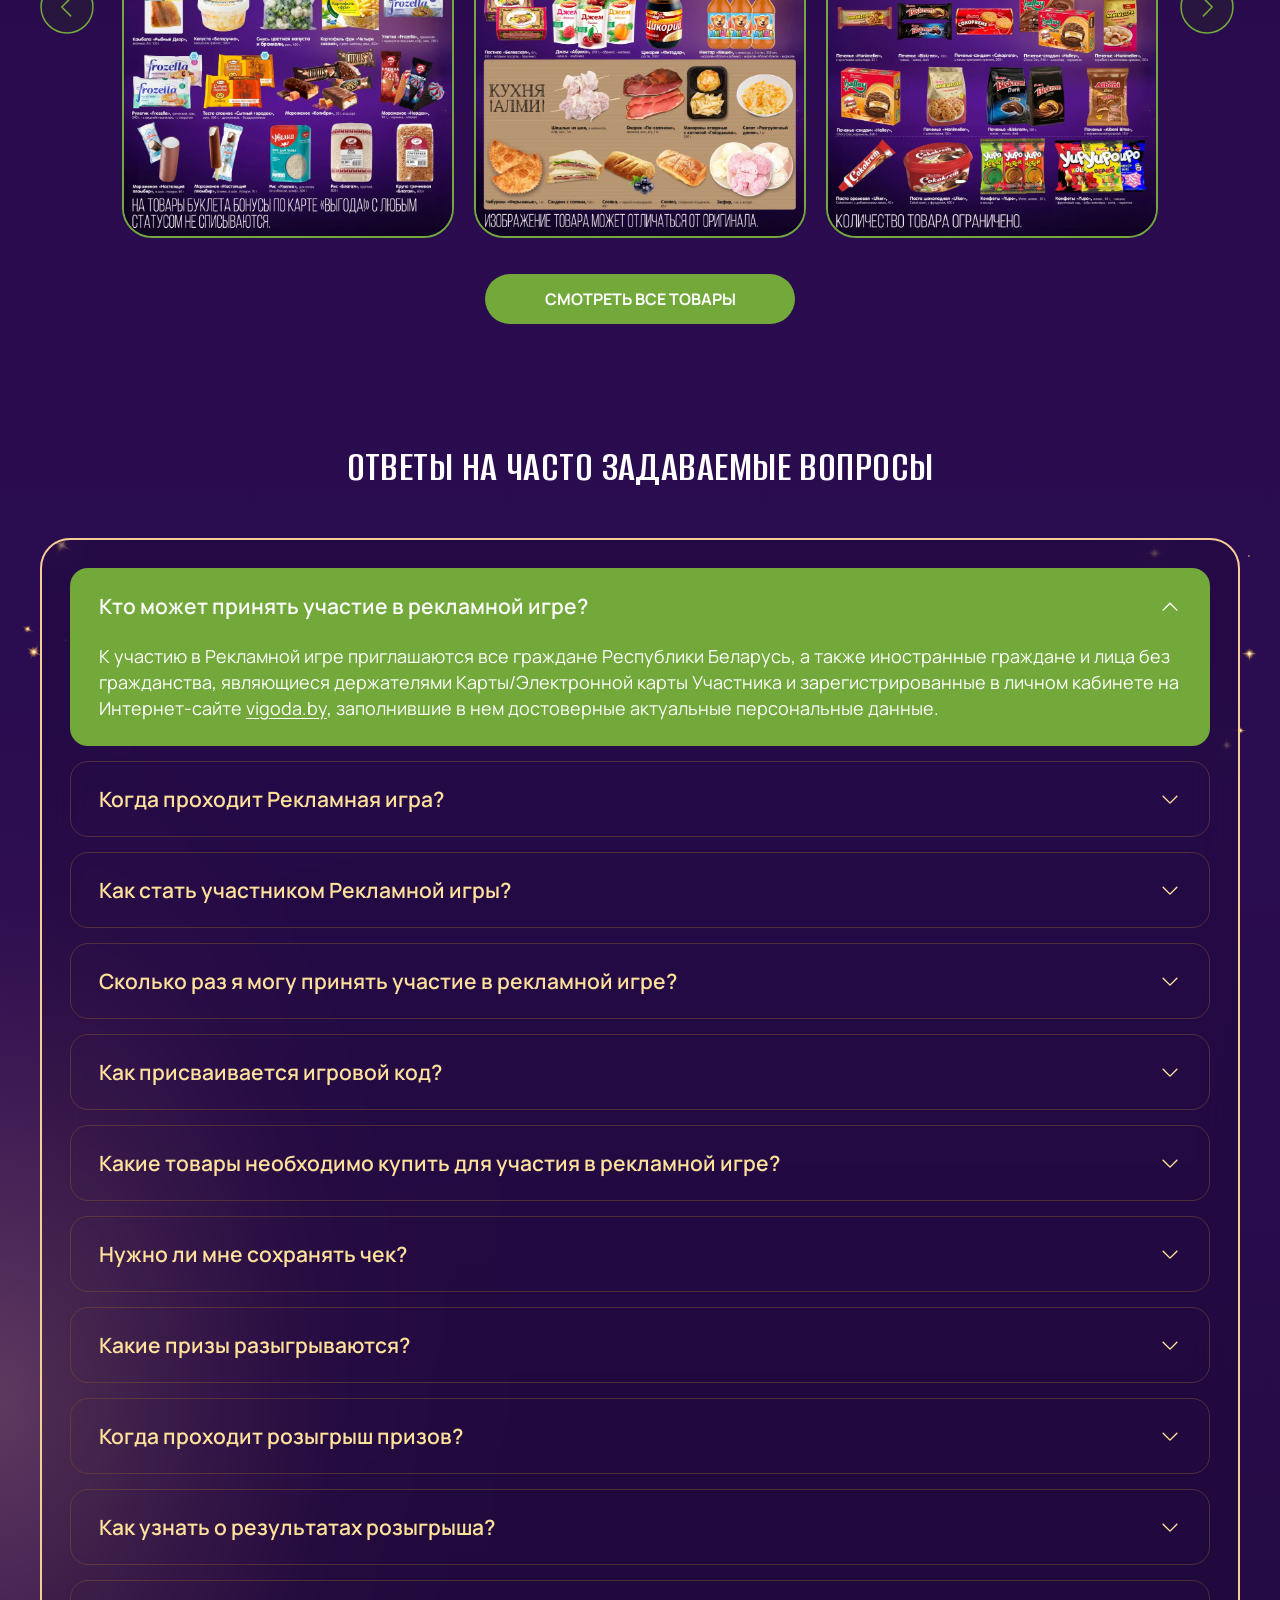
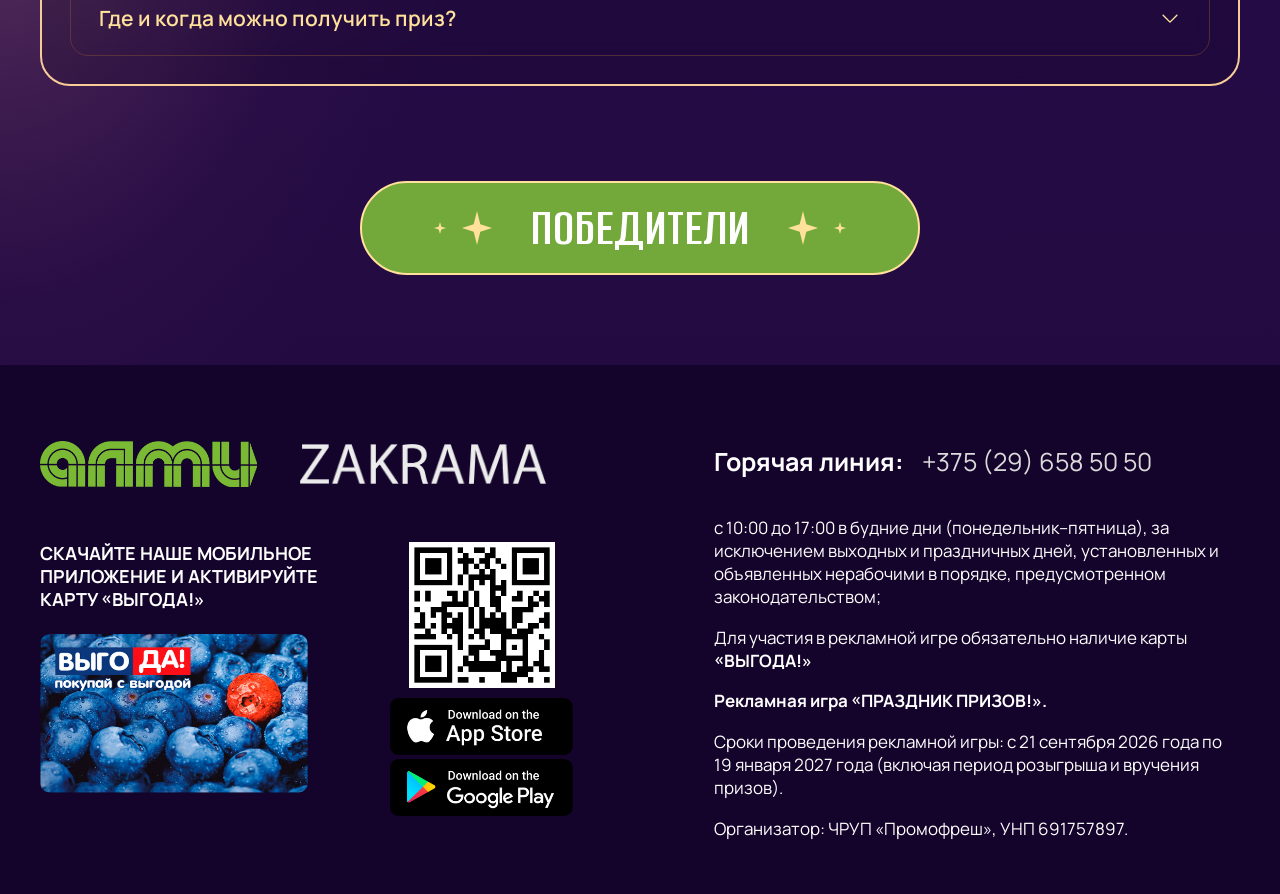
==== commit 495b3d23: "Merge main into responsive preview" ====
--- a/index.html
+++ b/index.html
@@ -65,7 +65,7 @@
     <meta name="twitter:image:alt" content="Праздник призов ALMI и ZAKRAMA — главный приз 25 000 рублей">
 
     <title>Рекламная игра в магазинах АЛМИ и ZAKRAMA «Праздник призов!»</title>
-    <link rel="stylesheet" href="styles.css?v=layout-match-47">
+    <link rel="stylesheet" href="styles.css?v=layout-match-52">
     <script src="script.js?v=layout-match-40" defer></script>
   </head>
   <body>
@@ -147,36 +147,40 @@
           <img class="hero__spark-start" src="assets/images/hero-layer-2.avif"
             srcset="assets/images/hero-layer-2-mobile.avif 480w, assets/images/hero-layer-2.avif 3508w"
             sizes="(max-width: 767px) 24vw, 35vw" alt="" decoding="async">
-          <img class="hero__fire" src="assets/images/hero-layer-3.avif"
-            srcset="assets/images/hero-layer-3-mobile.avif 650w, assets/images/hero-layer-3.avif 2480w"
-            sizes="(max-width: 767px) 61vw, 66vw" alt="" decoding="async">
-          <img class="hero__cat" src="assets/images/hero-cat.avif"
-            srcset="assets/images/hero-cat-mobile.avif 1200w, assets/images/hero-cat.avif 2500w"
-            sizes="(max-width: 767px) 92vw, 76vw" alt="Кот-волшебник на призовом подиуме"
-            fetchpriority="high">
-          <img class="hero__spark" src="assets/images/hero-layer-2.avif"
-            srcset="assets/images/hero-layer-2-mobile.avif 480w, assets/images/hero-layer-2.avif 3508w"
-            sizes="(max-width: 767px) 34vw, 35vw" alt="" decoding="async">
-
-          <div class="hero-prize-desktop" role="img" aria-label="Главный приз — 25 000 рублей">
-            <span class="hero-prize-desktop__blur"></span>
-            <img class="hero-prize-desktop__copy" src="assets/images/hero-layer-4.avif"
-              srcset="assets/images/hero-layer-4-mobile.avif 520w, assets/images/hero-layer-4.avif 4096w"
-              sizes="(max-width: 767px) 36vw, 39vw" alt="" decoding="async">
-            <img class="hero-prize-desktop__ruble" src="assets/icons/hero-desktop-ruble.svg" alt="">
-          </div>
-
-          <div class="participation-period">
-            <span class="participation-period__label">Период участия:</span>
-            <strong class="participation-period__dates"><span>с 21.09.2026</span><span>по 15.11.2026</span></strong>
-          </div>
-
-          <div class="hero-copy">
-            <h1 id="hero-title">Праздник призов!</h1>
-            <div class="hero-copy__slogan"><img src="assets/images/hero-layer-5.avif"
-              srcset="assets/images/hero-layer-5-mobile.avif 800w, assets/images/hero-layer-5.avif 3508w"
-              sizes="(max-width: 767px) 87vw, 76vw" alt="Хватит мечтать — пора играть!"
-              decoding="async"></div>
+          <div class="hero__right-composition">
+            <img class="hero__fire" src="assets/images/hero-layer-3.avif"
+              srcset="assets/images/hero-layer-3-mobile.avif 650w, assets/images/hero-layer-3.avif 2480w"
+              sizes="(max-width: 767px) 61vw, 66vw" alt="" decoding="async">
+            <img class="hero__cat" src="assets/images/hero-cat.avif"
+              srcset="assets/images/hero-cat-mobile.avif 1200w, assets/images/hero-cat.avif 2500w"
+              sizes="(max-width: 767px) 92vw, 76vw" alt="Кот-волшебник на призовом подиуме"
+              fetchpriority="high">
+            <img class="hero__spark" src="assets/images/hero-layer-2.avif"
+              srcset="assets/images/hero-layer-2-mobile.avif 480w, assets/images/hero-layer-2.avif 3508w"
+              sizes="(max-width: 767px) 34vw, 35vw" alt="" decoding="async">
+
+            <div class="hero-prize-desktop" role="img" aria-label="Главный приз — 25 000 рублей">
+              <span class="hero-prize-desktop__blur"></span>
+              <img class="hero-prize-desktop__copy" src="assets/images/hero-layer-4.avif"
+                srcset="assets/images/hero-layer-4-mobile.avif 520w, assets/images/hero-layer-4.avif 4096w"
+                sizes="(max-width: 767px) 36vw, 39vw" alt="" decoding="async">
+              <img class="hero-prize-desktop__ruble" src="assets/icons/hero-desktop-ruble.svg" alt="">
+            </div>
+          </div>
+
+          <div class="hero__left-composition">
+            <div class="participation-period">
+              <span class="participation-period__label">Период участия:</span>
+              <strong class="participation-period__dates"><span>с 21.09.2026</span><span>по 15.11.2026</span></strong>
+            </div>
+
+            <div class="hero-copy">
+              <h1 id="hero-title">Праздник призов!</h1>
+              <div class="hero-copy__slogan"><img src="assets/images/hero-layer-5.avif"
+                srcset="assets/images/hero-layer-5-mobile.avif 800w, assets/images/hero-layer-5.avif 3508w"
+                sizes="(max-width: 767px) 87vw, 76vw" alt="Хватит мечтать — пора играть!"
+                decoding="async"></div>
+            </div>
           </div>
         </div>
       </section>
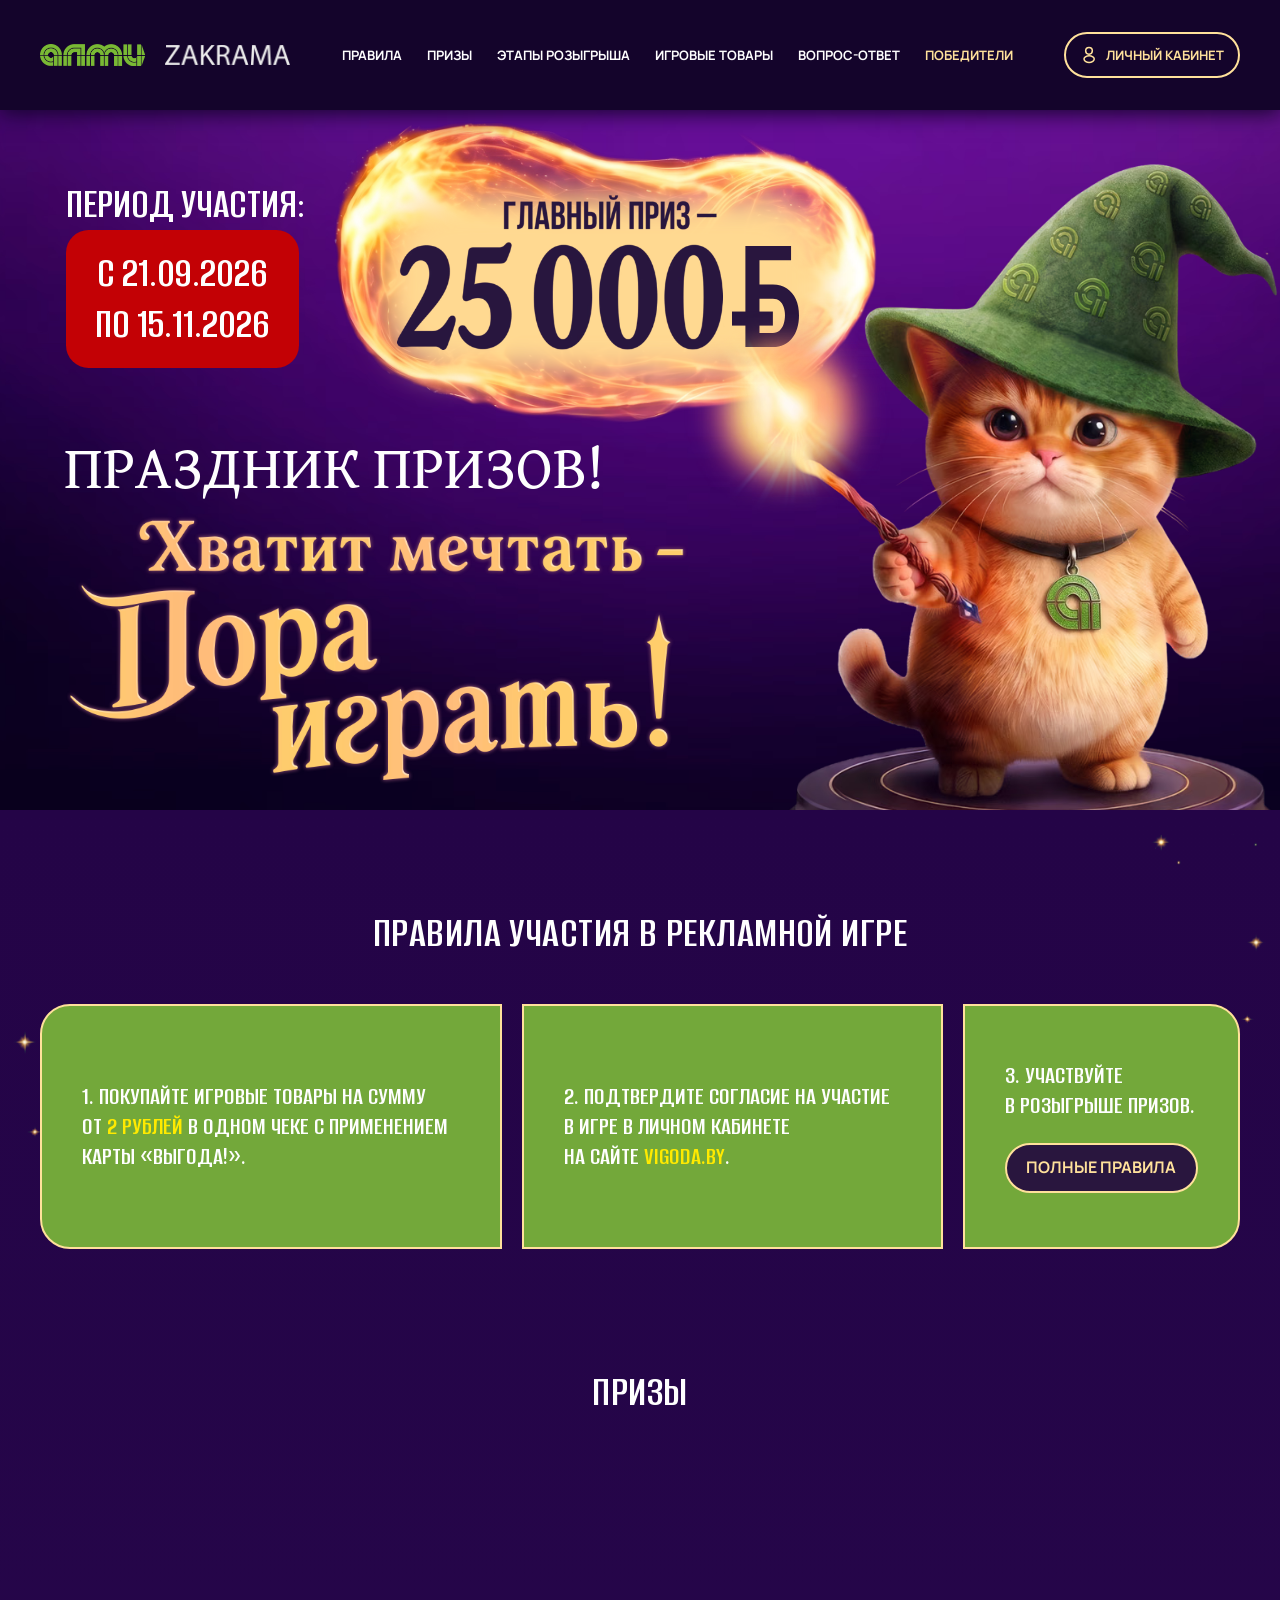
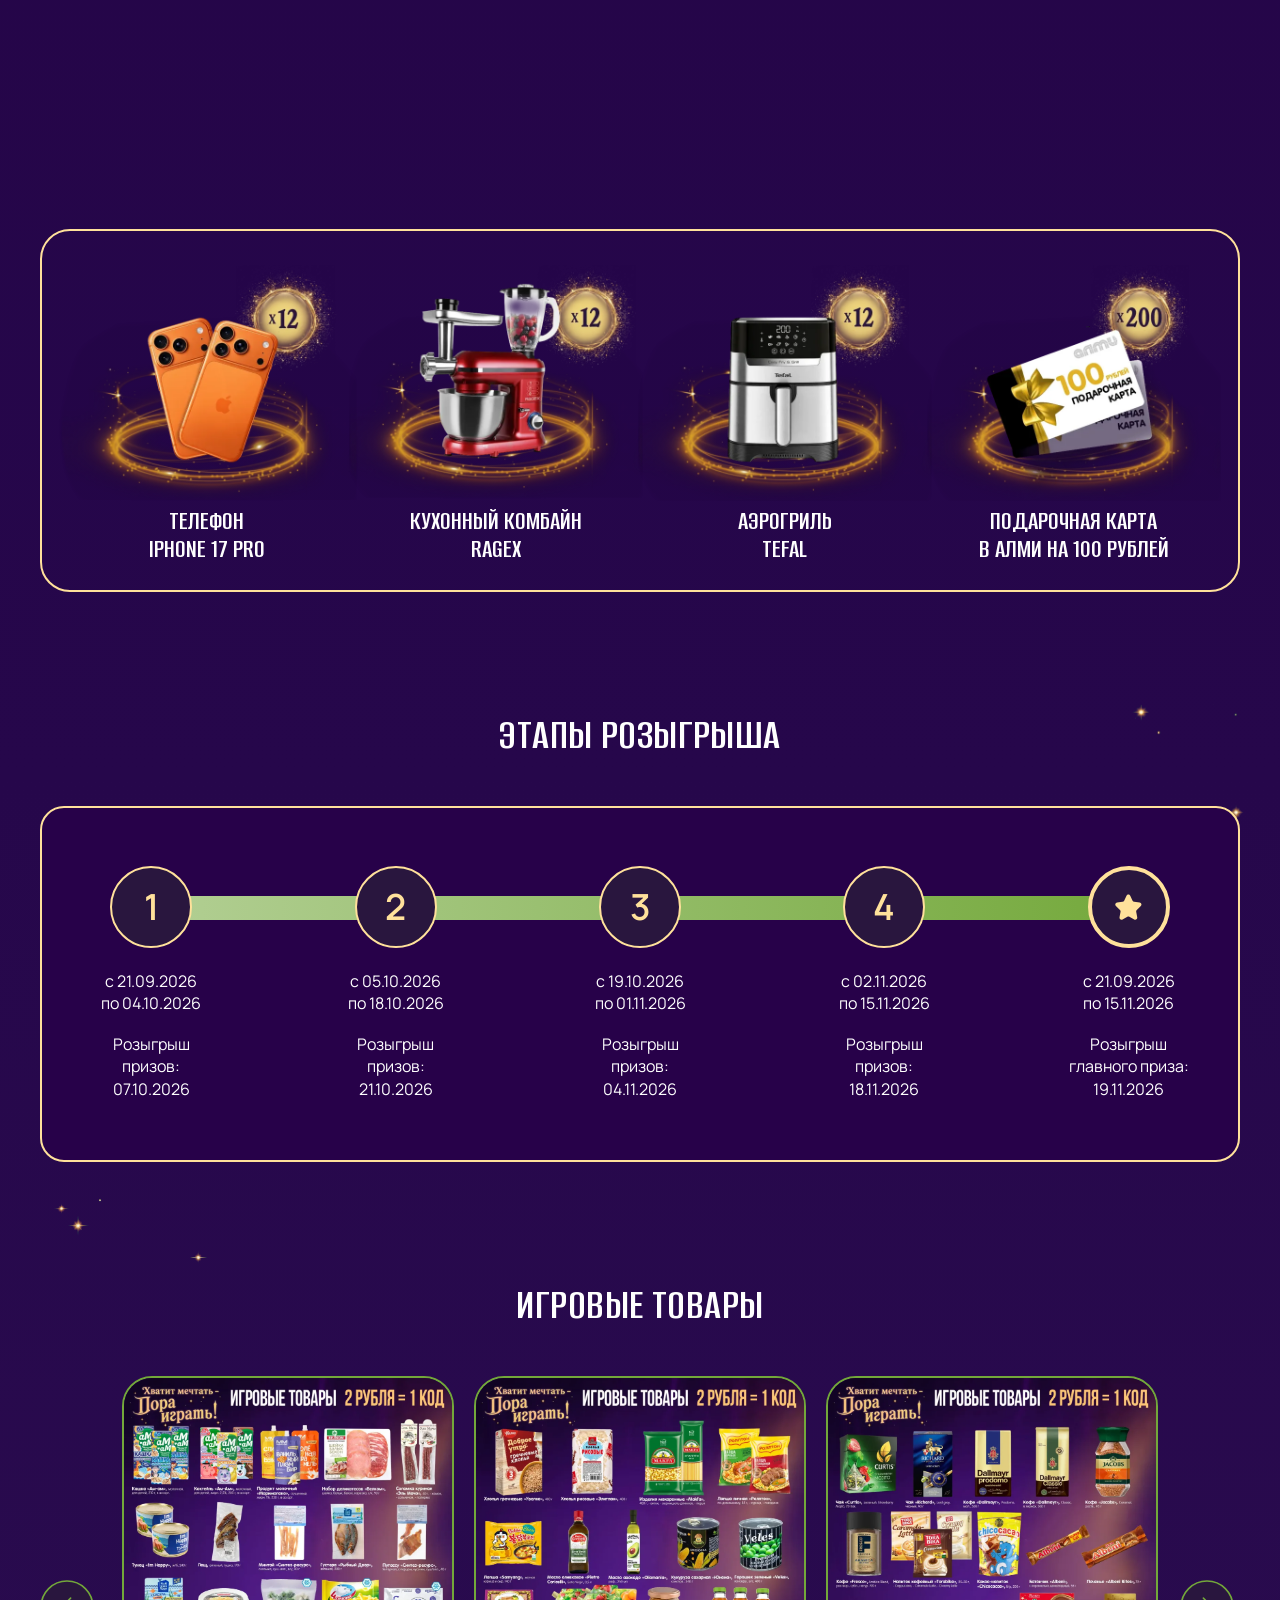
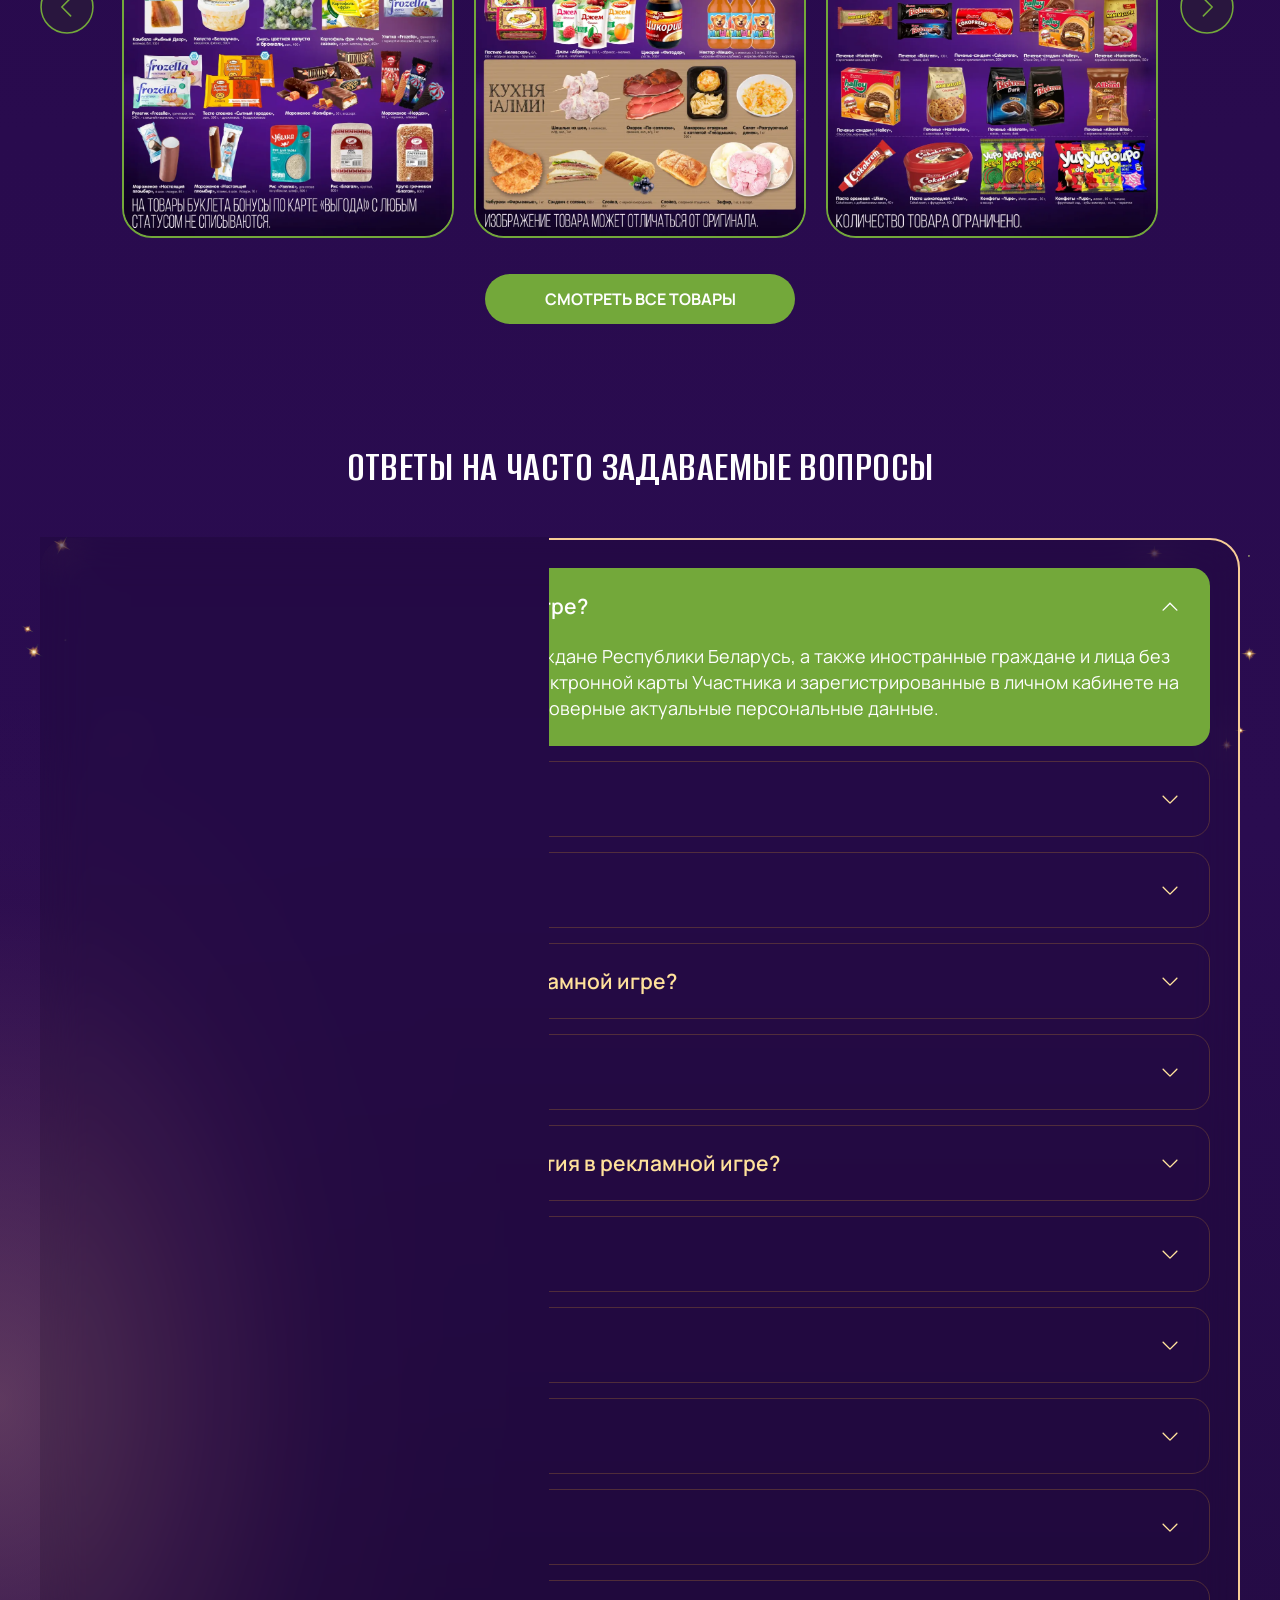
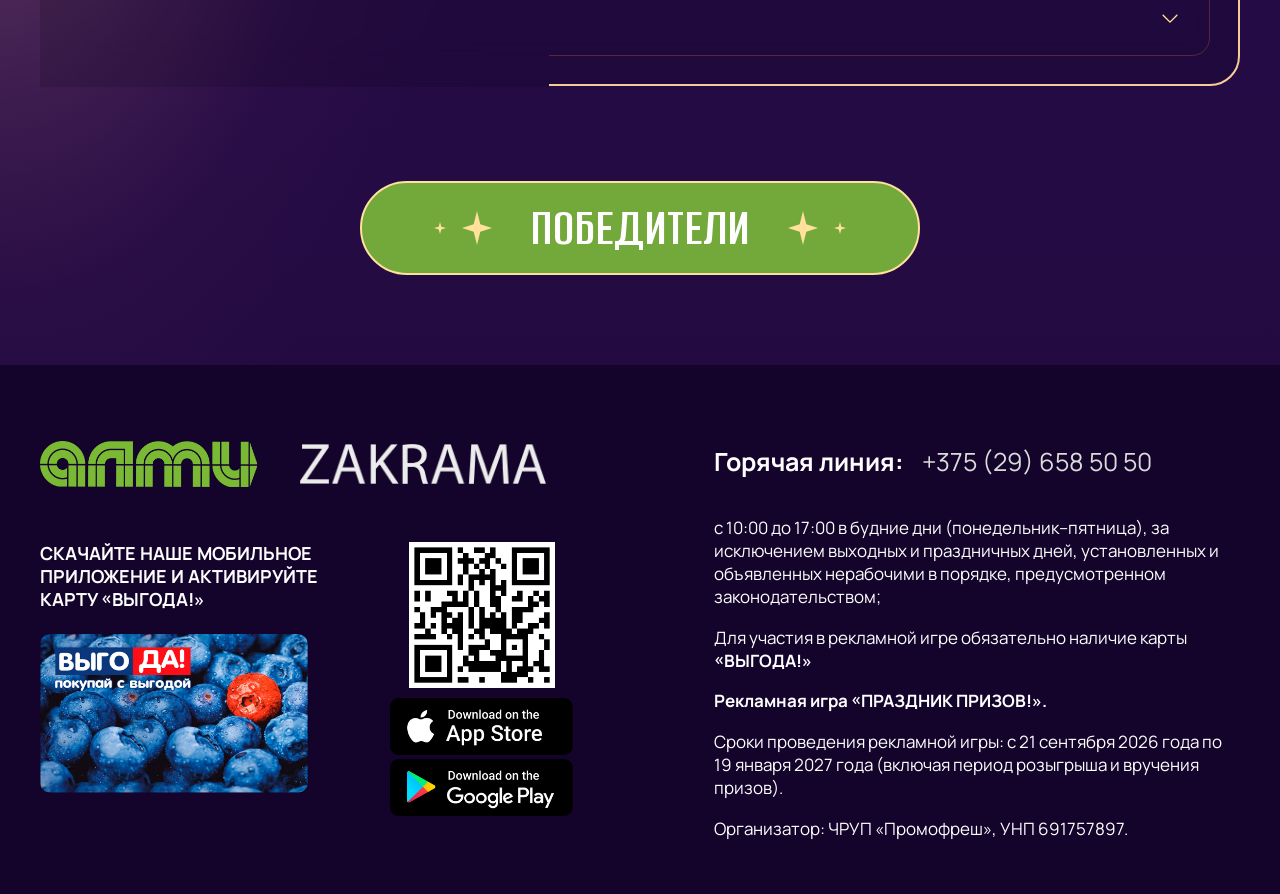
==== commit 779486b7: "fix og" ====
--- a/index.html
+++ b/index.html
@@ -46,13 +46,6 @@
     <meta property="og:url" content="https://igra.almi.by/">
     <meta property="og:image" content="https://igra.almi.by/assets/images/og-prazdnik-prizov.webp">
     <meta property="og:image:secure_url" content="https://igra.almi.by/assets/images/og-prazdnik-prizov.webp">
-    <meta property="og:image:type" content="image/webp">
-    <meta property="og:image:width" content="1200">
-    <meta property="og:image:height" content="630">
-    <meta property="og:image:alt" content="Праздник призов ALMI и ZAKRAMA — главный приз 25 000 рублей">
-
-    <meta property="og:image" content="https://igra.almi.by/assets/images/og-prazdnik-prizov-1920x1080.webp">
-    <meta property="og:image:secure_url" content="https://igra.almi.by/assets/images/og-prazdnik-prizov-1920x1080.webp">
     <meta property="og:image:type" content="image/webp">
     <meta property="og:image:width" content="1920">
     <meta property="og:image:height" content="1080">
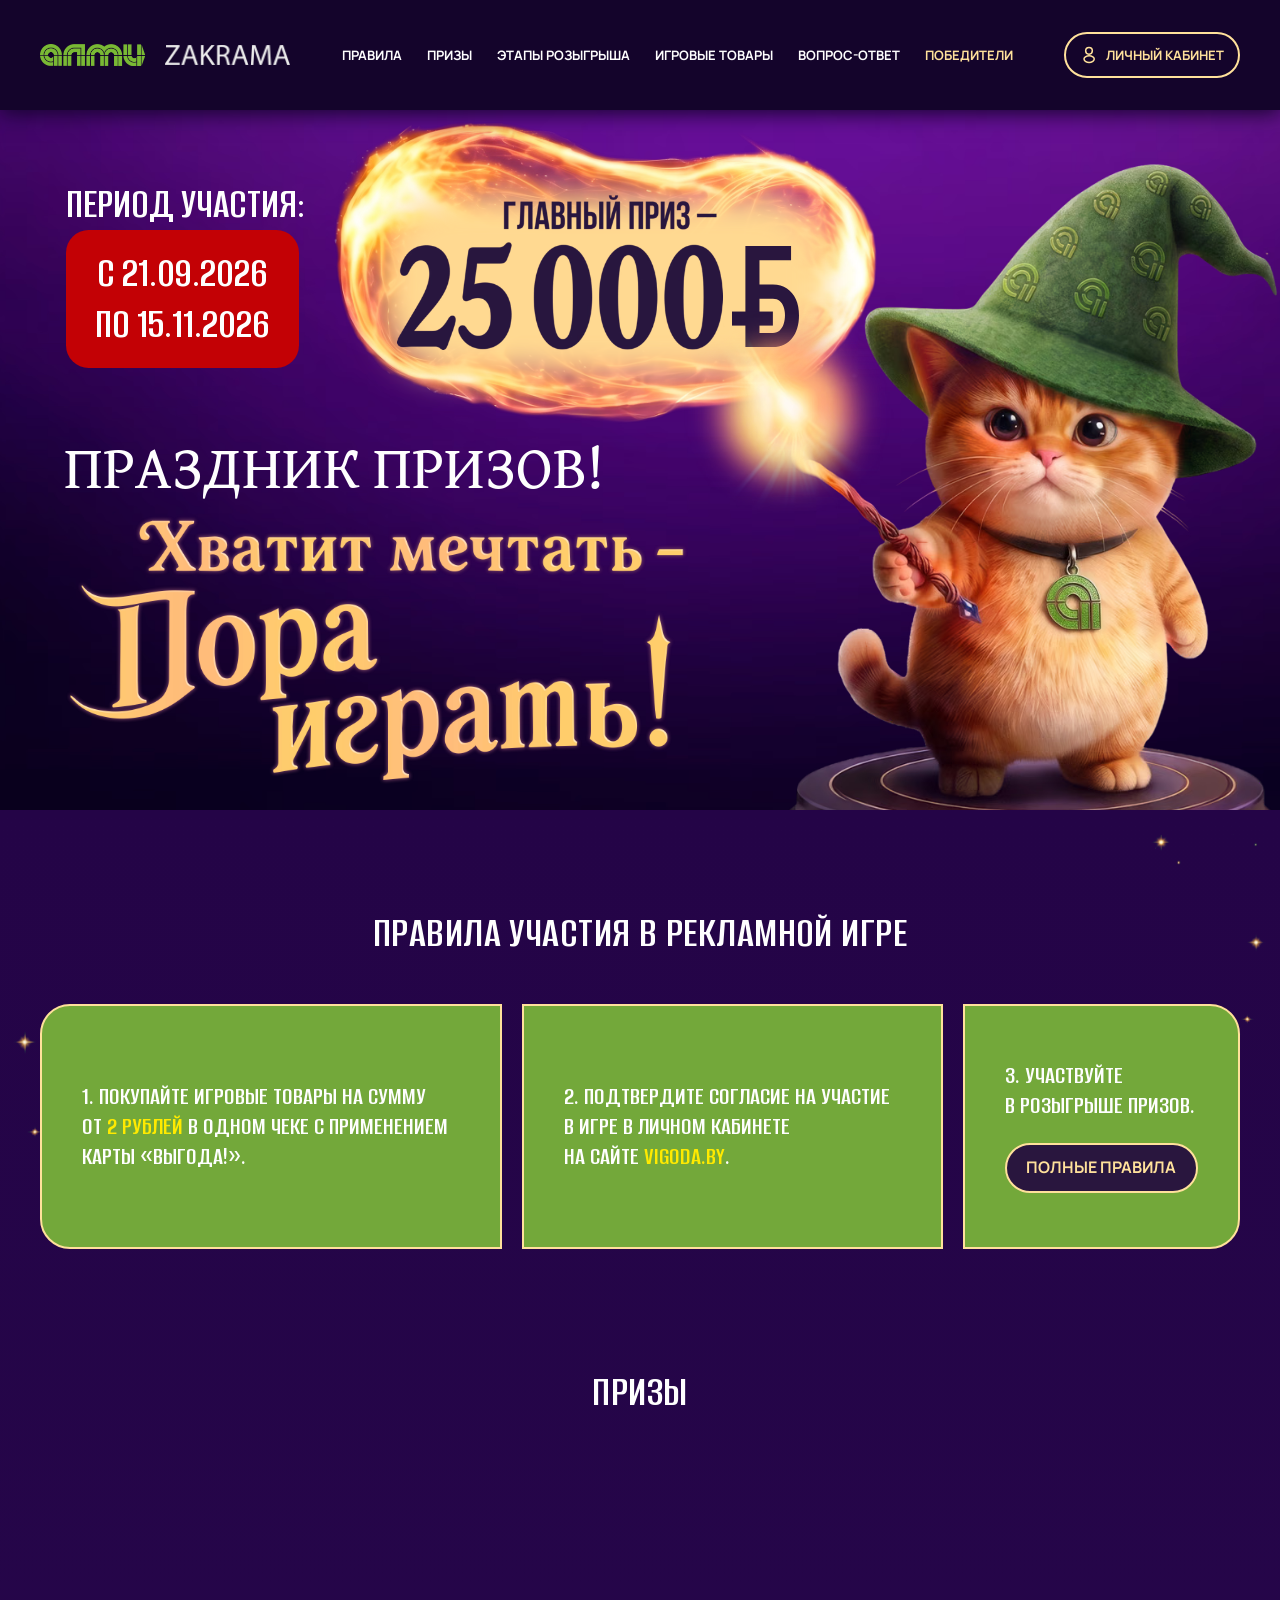
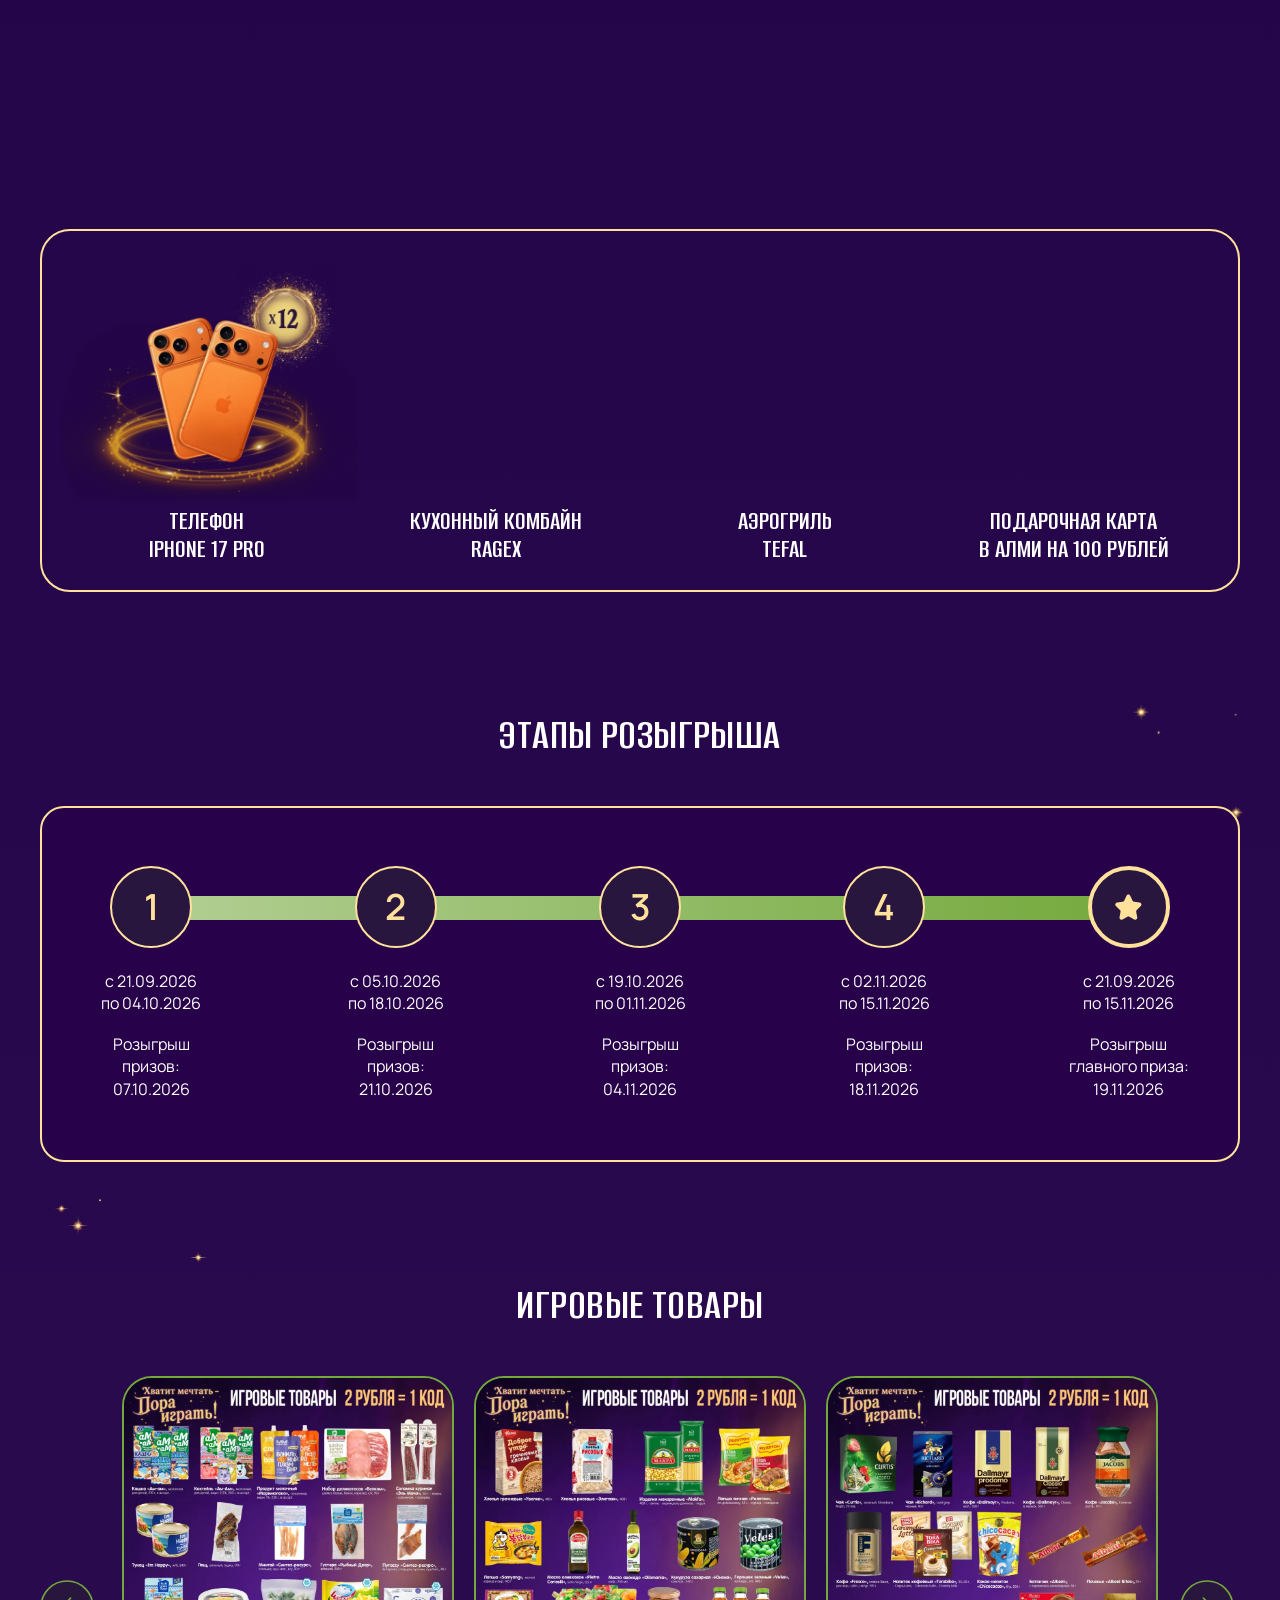
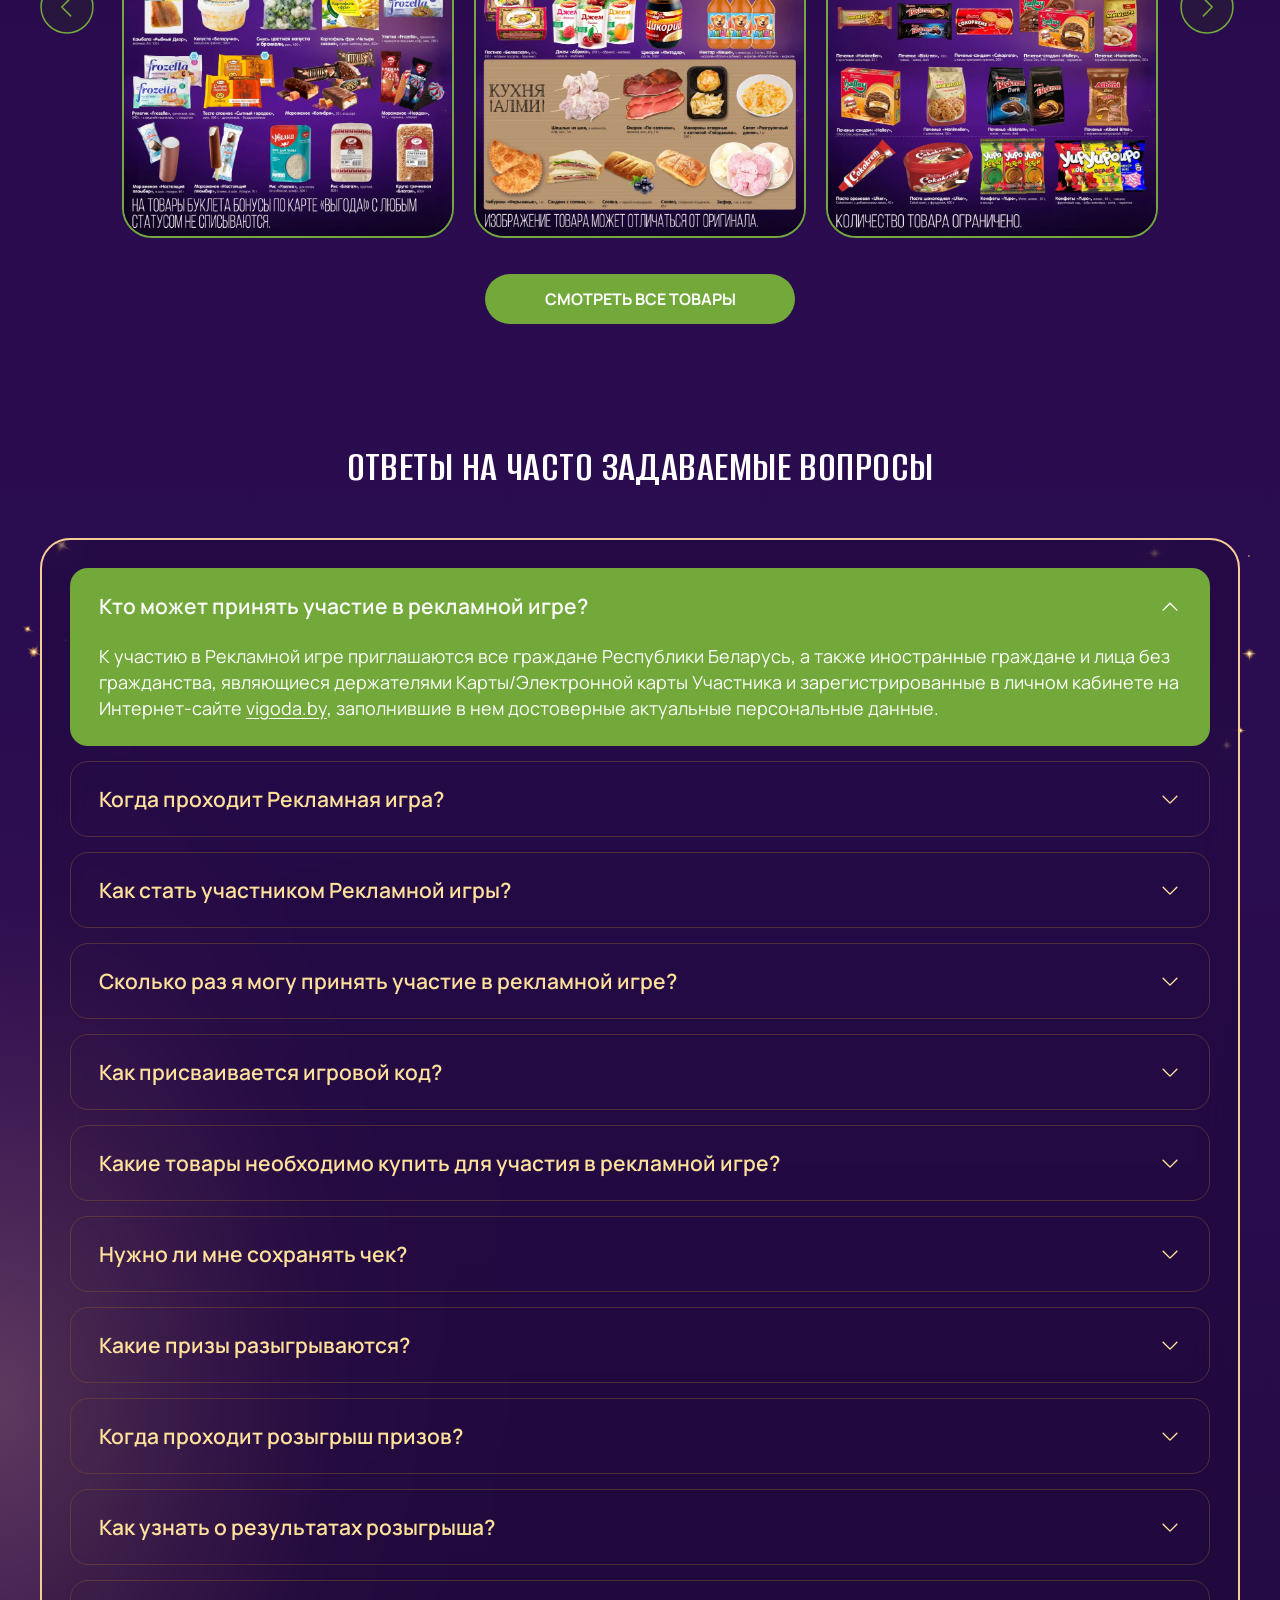
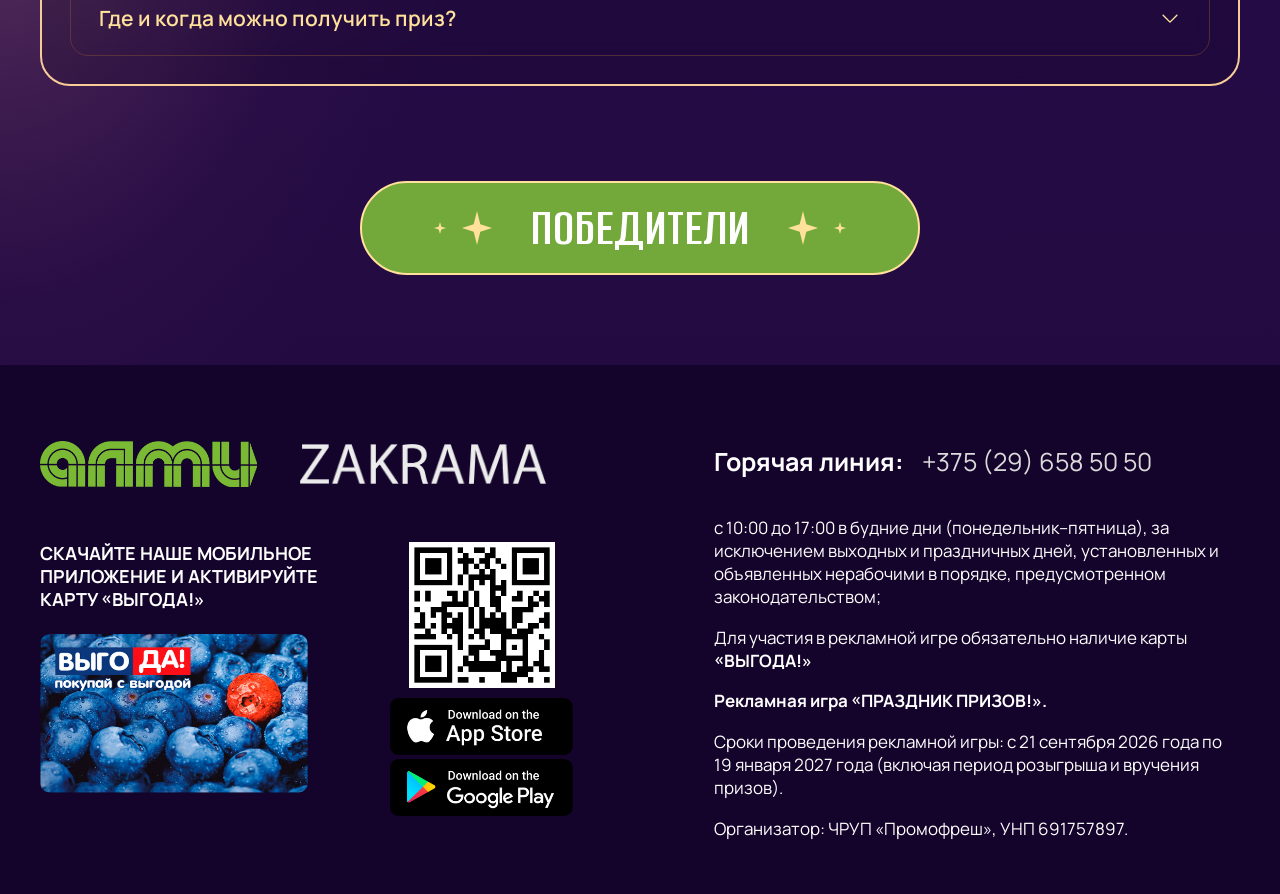
==== commit 67c0a72c: "favicon and baner" ====
--- a/index.html
+++ b/index.html
@@ -37,6 +37,9 @@
       fetchpriority="high">
     <meta name="description" content="Рекламная игра в магазинах АЛМИ и ZAKRAMA с 21 сентября по 15 ноября 2026 года. Главный приз — 25 000 BYN!">
     <link rel="canonical" href="https://igra.almi.by/">
+    <link rel="icon" type="image/png" sizes="48x48" href="assets/images/favicon-48x48.png">
+    <link rel="icon" type="image/png" sizes="192x192" href="assets/images/favicon-192x192.png">
+    <link rel="apple-touch-icon" sizes="180x180" href="assets/images/apple-touch-icon.png">
 
     <meta property="og:type" content="website">
     <meta property="og:locale" content="ru_BY">
@@ -349,7 +352,7 @@
                 </article>
                 <article class="product-slide" aria-roledescription="слайд" aria-label="4 из 4">
                   <button type="button" aria-label="Открыть игровые товары рекламной игры — листовка 4 из 4" data-product-open="3" data-product-src="assets/images/products-flyer-4.webp">
-                    <img src="assets/images/products-flyer-4-thumb.webp" alt="Игровые товары рекламной игры — листовка 4 из 4" width="960" height="1343" loading="lazy" decoding="async">
+                    <img src="assets/images/products-flyer-4-thumb.webp" alt="Игровые товары рекламной игры — листовка 4 из 4" width="960" height="1342" loading="lazy" decoding="async">
                   </button>
                 </article>
               </div>
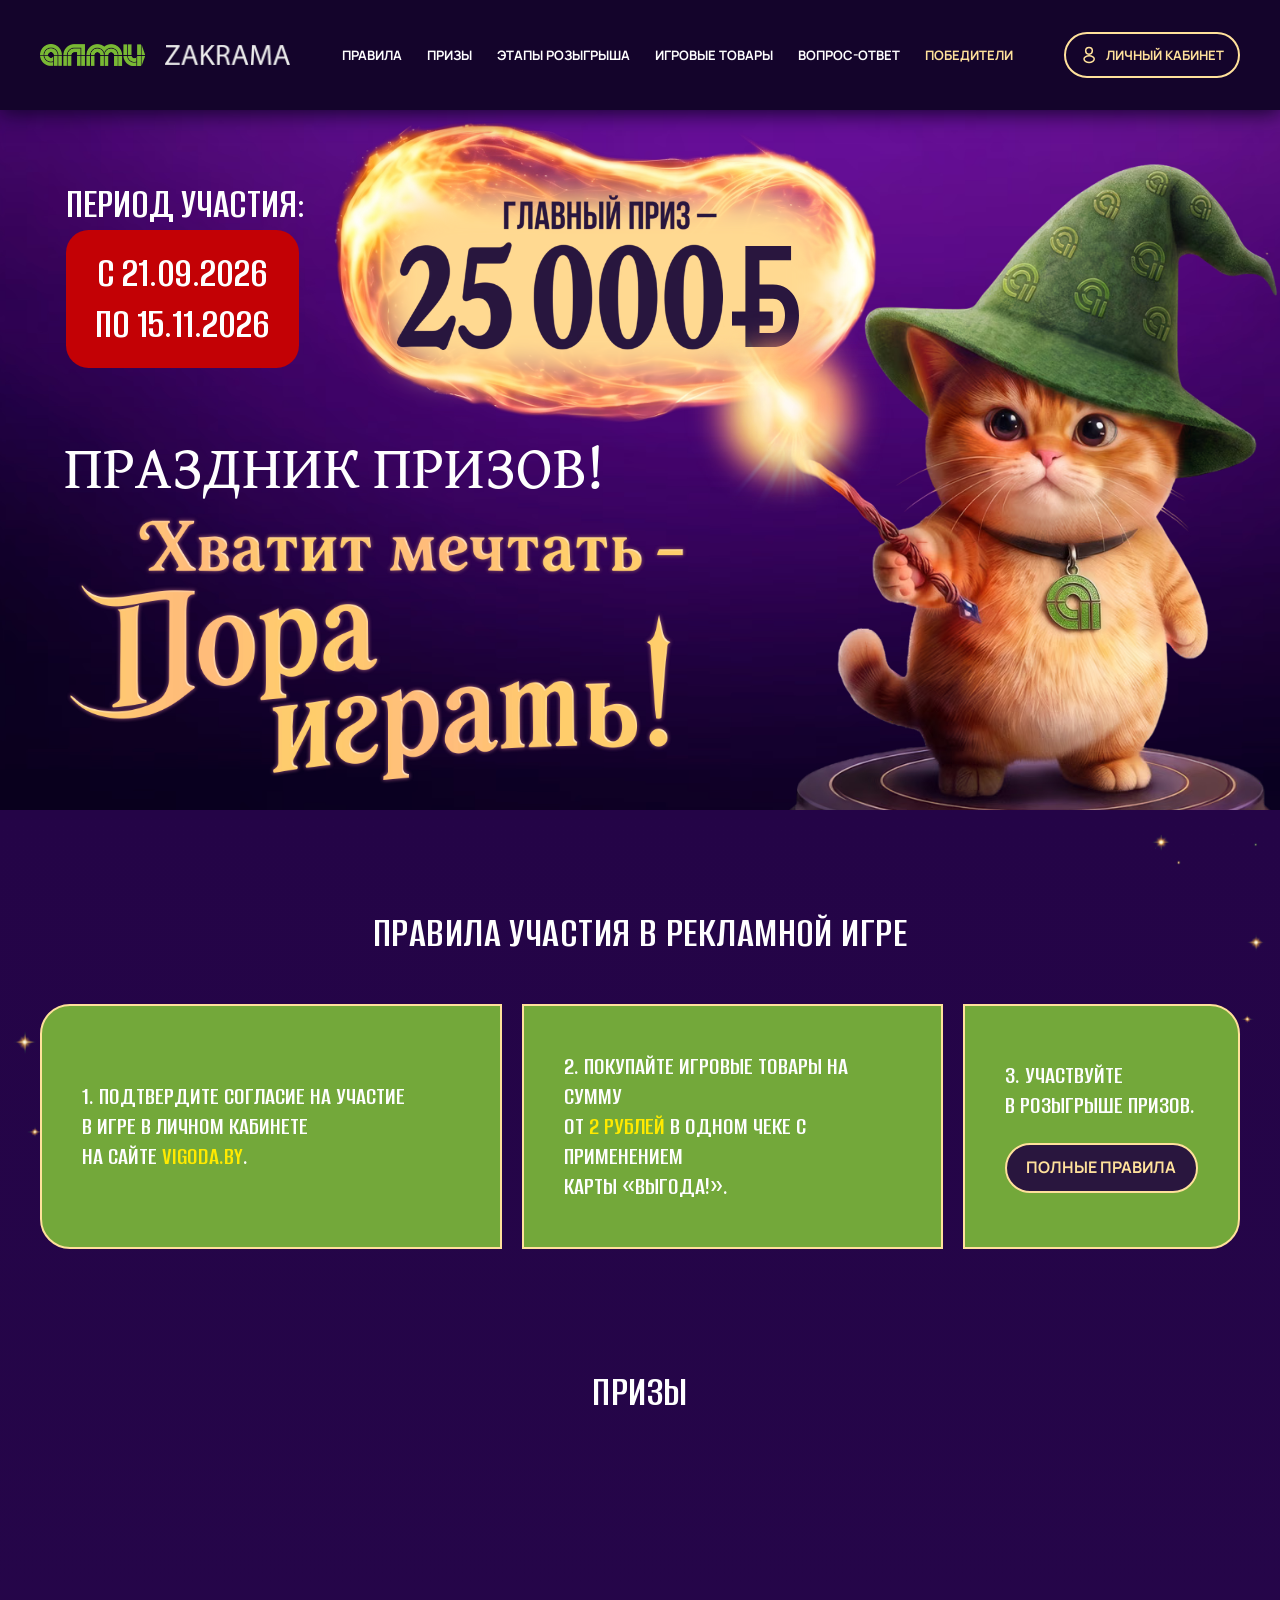
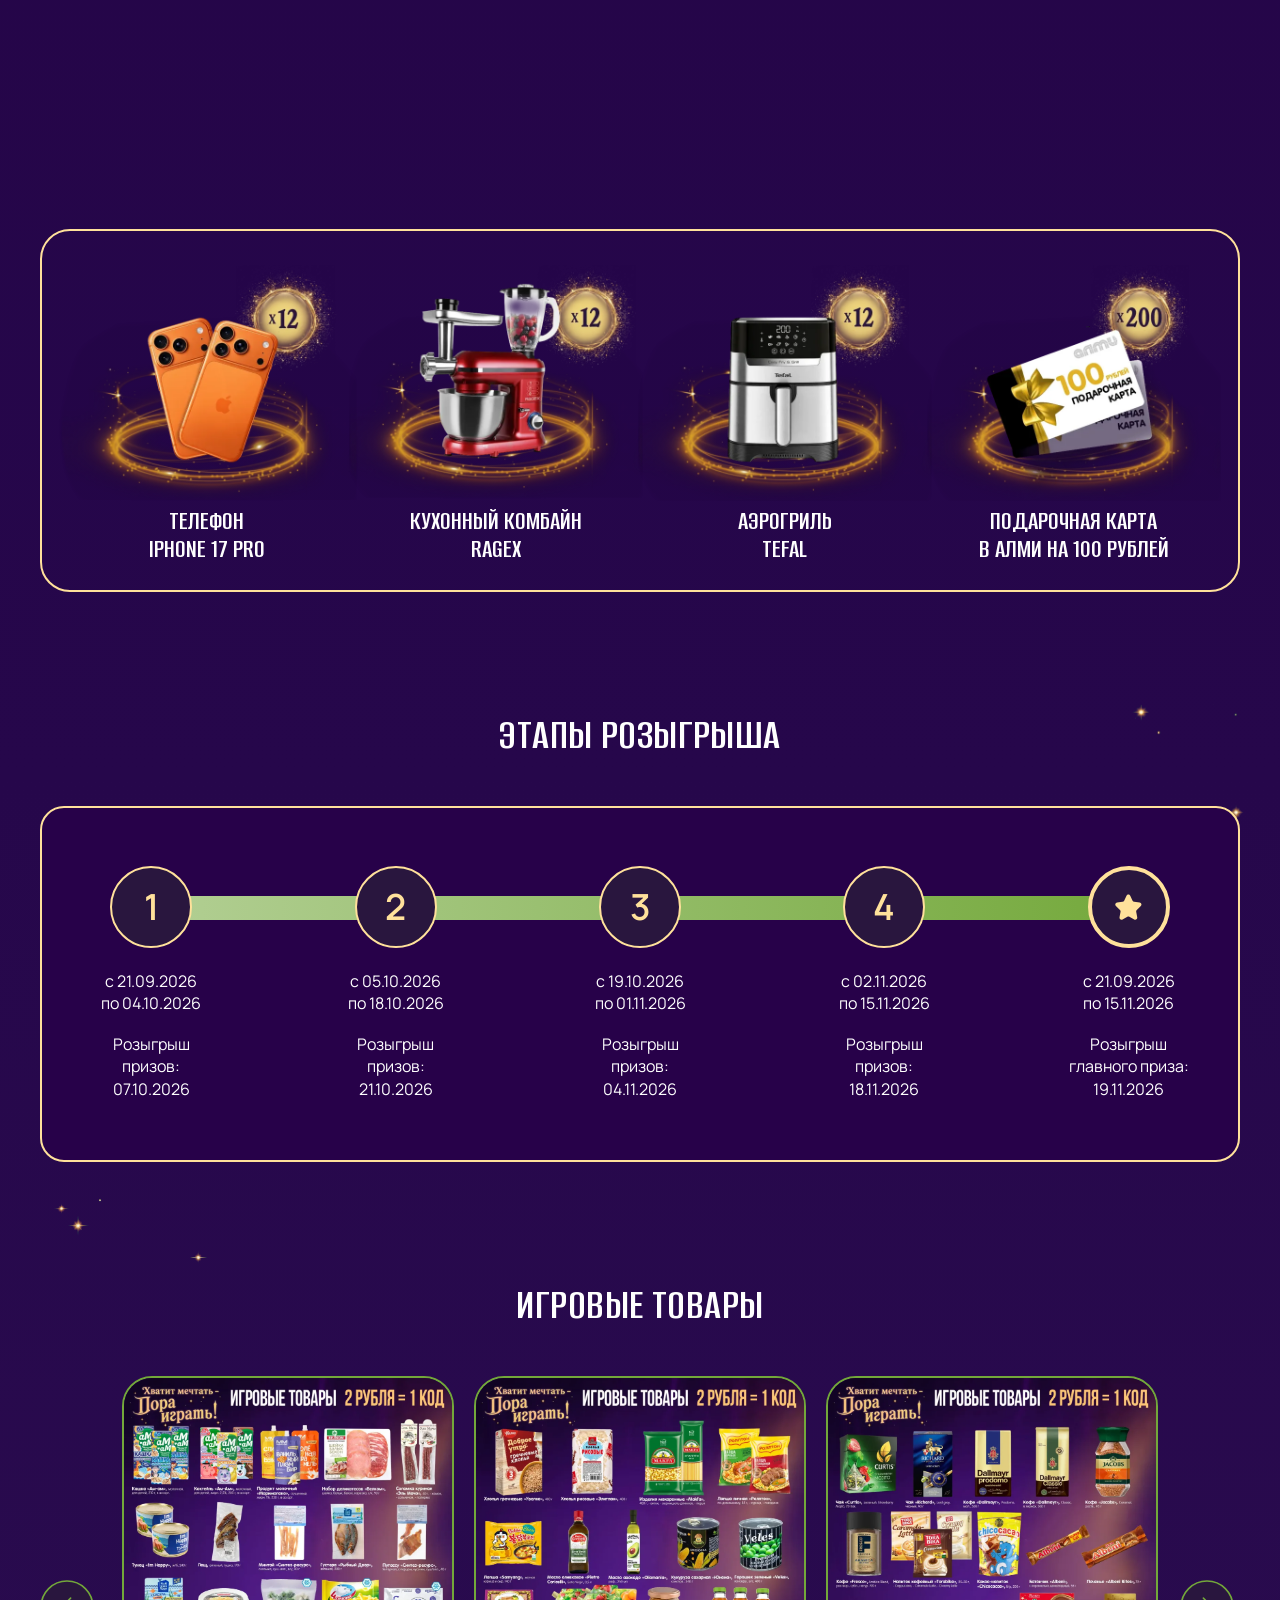
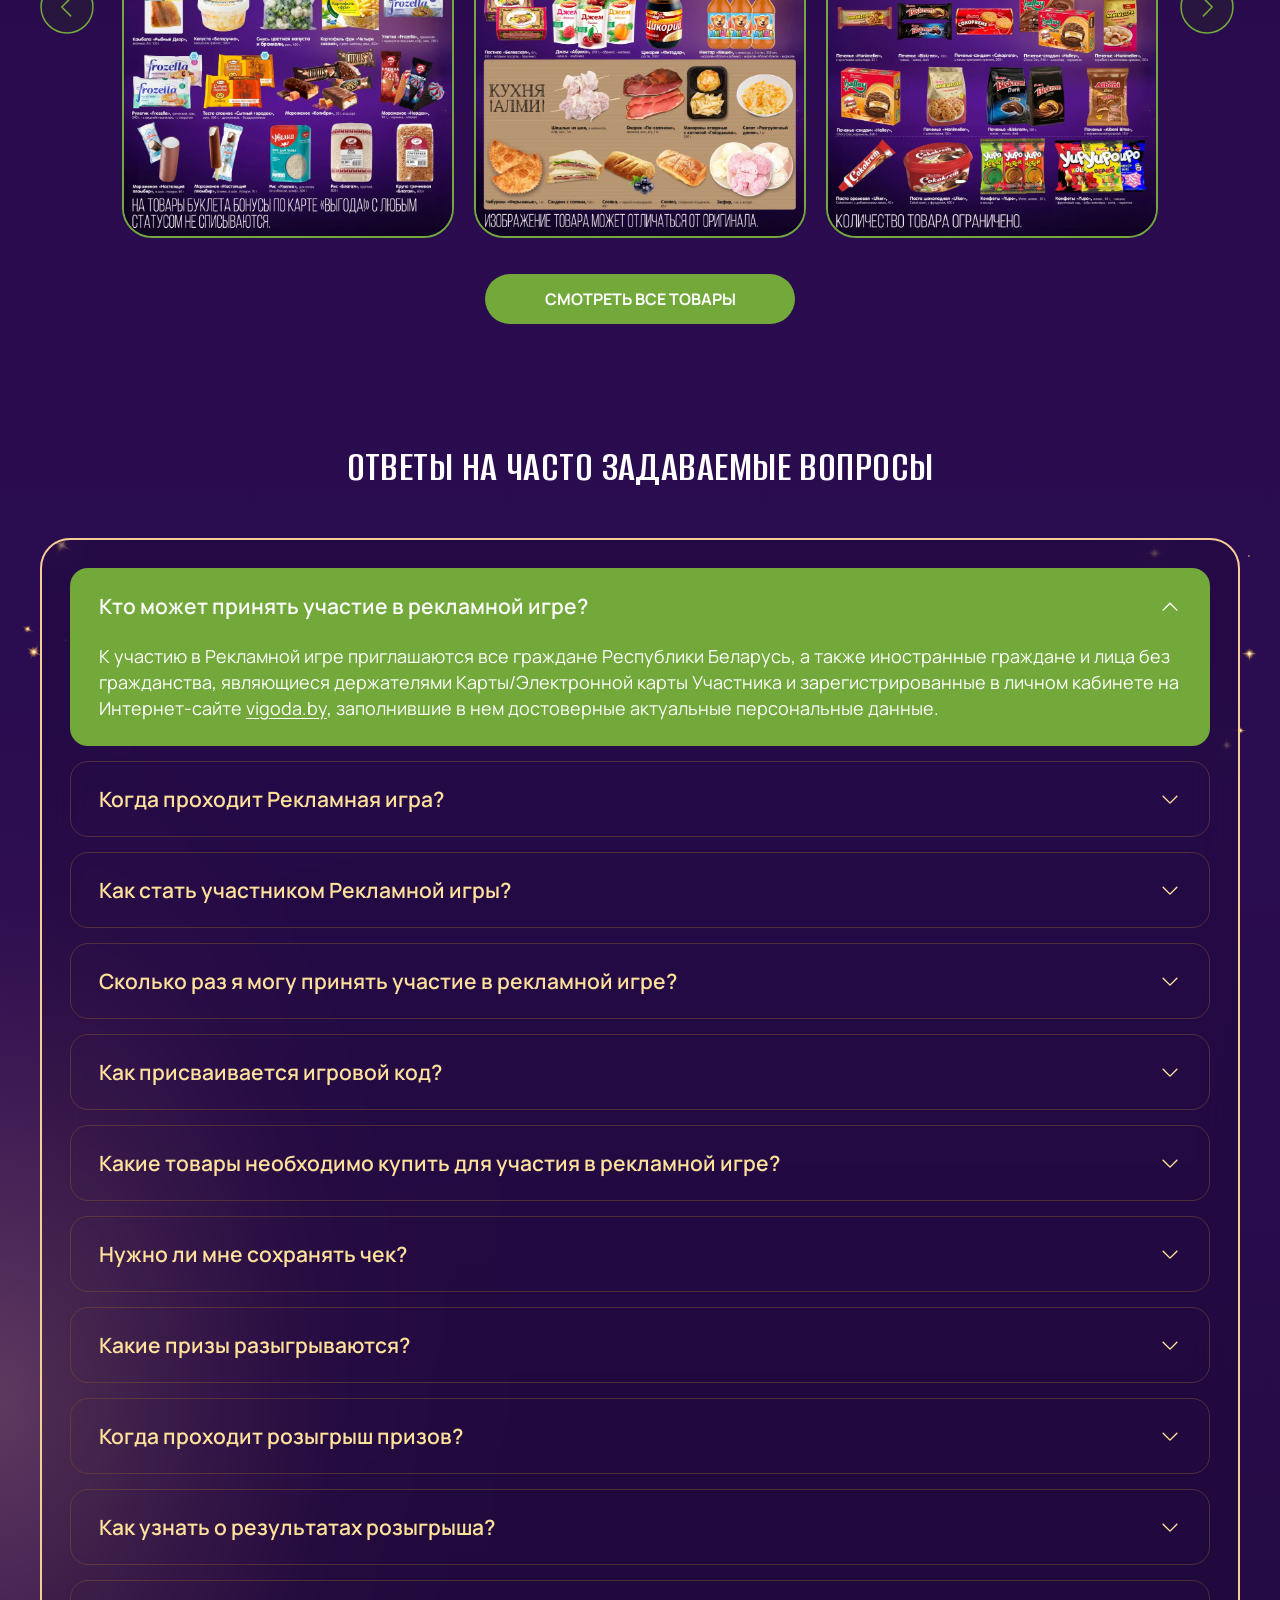
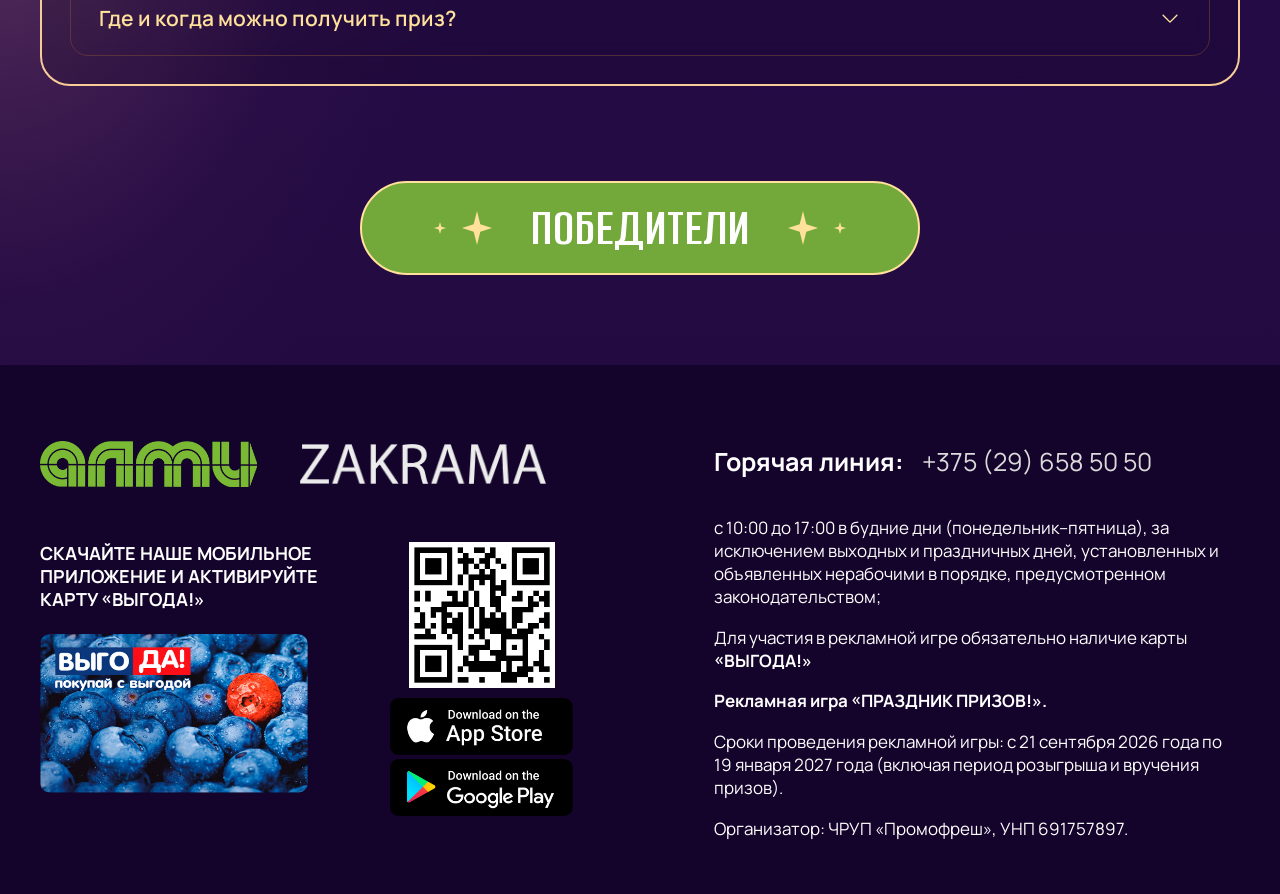
==== commit 0bcbb267: "Update participation steps and publish winners" ====
--- a/index.html
+++ b/index.html
@@ -212,16 +212,16 @@
           <div class="rules-grid" data-rules>
             <article class="rule-card">
               <p>
-                <span class="rule-copy rule-copy--desktop">1. Покупайте игровые товары на сумму<br>от <em>2 рублей</em> в одном чеке с применением<br>карты «Выгода!».</span>
-                <span class="rule-copy rule-copy--tablet">1. Покупайте игровые товары на<br>сумму от <em>2 рублей</em> в одном чеке<br>с применением карты «Выгода!».</span>
-                <span class="rule-copy rule-copy--mobile">1. Покупайте игровые товары <span class="rule-keep-together">на сумму</span> от <em>2 рублей</em> в одном чеке с применением карты «Выгода!».</span>
+                <span class="rule-copy rule-copy--desktop">1. Подтвердите согласие на участие<br>в игре в личном кабинете<br>на сайте <a class="rule-card__account-link" href="https://vigoda.by/auth/" aria-label="Перейти в личный кабинет на VIGODA.BY">VIGODA.BY</a>.</span>
+                <span class="rule-copy rule-copy--tablet">1. Подтвердите согласие на<br>участие в игре в личном<br>кабинете на сайте <a class="rule-card__account-link" href="https://vigoda.by/auth/" aria-label="Перейти в личный кабинет на VIGODA.BY">VIGODA.BY</a>.</span>
+                <span class="rule-copy rule-copy--mobile">1. Подтвердите согласие на участие в игре в личном кабинете на сайте <a class="rule-card__account-link" href="https://vigoda.by/auth/" aria-label="Перейти в личный кабинет на VIGODA.BY">VIGODA.BY</a>.</span>
               </p>
             </article>
             <article class="rule-card">
               <p>
-                <span class="rule-copy rule-copy--desktop">2. Подтвердите согласие на участие<br>в игре в личном кабинете<br>на сайте <a class="rule-card__account-link" href="https://vigoda.by/auth/" aria-label="Перейти в личный кабинет на VIGODA.BY">VIGODA.BY</a>.</span>
-                <span class="rule-copy rule-copy--tablet">2. Подтвердите согласие на<br>участие в игре в личном<br>кабинете на сайте <a class="rule-card__account-link" href="https://vigoda.by/auth/" aria-label="Перейти в личный кабинет на VIGODA.BY">VIGODA.BY</a>.</span>
-                <span class="rule-copy rule-copy--mobile">2. Подтвердите согласие на участие в игре в личном кабинете на сайте <a class="rule-card__account-link" href="https://vigoda.by/auth/" aria-label="Перейти в личный кабинет на VIGODA.BY">VIGODA.BY</a>.</span>
+                <span class="rule-copy rule-copy--desktop">2. Покупайте игровые товары на сумму<br>от <em>2 рублей</em> в одном чеке с применением<br>карты «Выгода!».</span>
+                <span class="rule-copy rule-copy--tablet">2. Покупайте игровые товары на<br>сумму от <em>2 рублей</em> в одном чеке<br>с применением карты «Выгода!».</span>
+                <span class="rule-copy rule-copy--mobile">2. Покупайте игровые товары <span class="rule-keep-together">на сумму</span> от <em>2 рублей</em> в одном чеке с применением карты «Выгода!».</span>
               </p>
             </article>
             <article class="rule-card">
@@ -416,7 +416,7 @@
         </section>
 
         <section class="winners-section shell" id="pobediteli" aria-label="Победители">
-          <button class="winners-button" type="button" aria-label="Победители — список будет опубликован позже">
+          <a class="winners-button" href="assets/docs/pobediteli.pdf" target="_blank" rel="noopener noreferrer" aria-label="Открыть список победителей">
             <span class="winners-button__decor winners-button__decor--left" aria-hidden="true">
               <i class="winners-button__spark winners-button__spark--small"></i>
               <i class="winners-button__spark winners-button__spark--large"></i>
@@ -426,7 +426,7 @@
               <i class="winners-button__spark winners-button__spark--large"></i>
               <i class="winners-button__spark winners-button__spark--small"></i>
             </span>
-          </button>
+          </a>
         </section>
       </div>
     </main>
